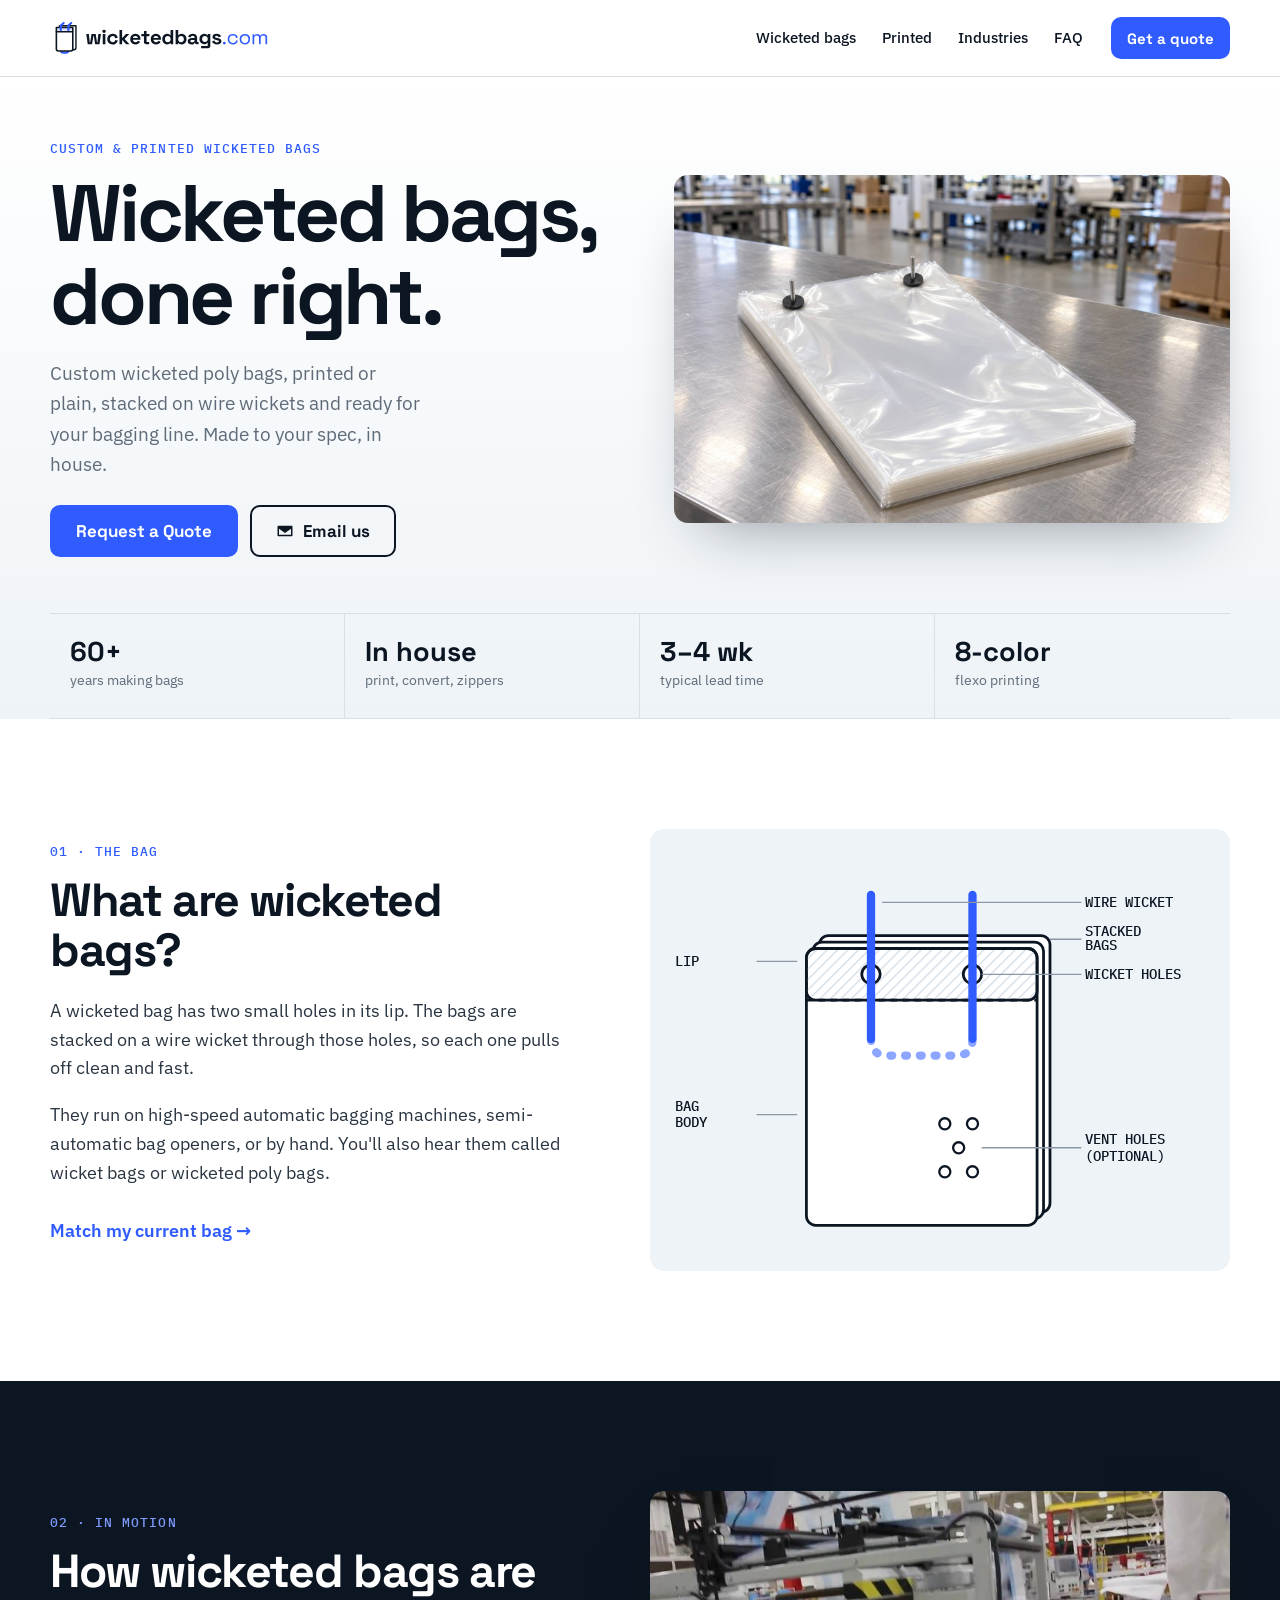
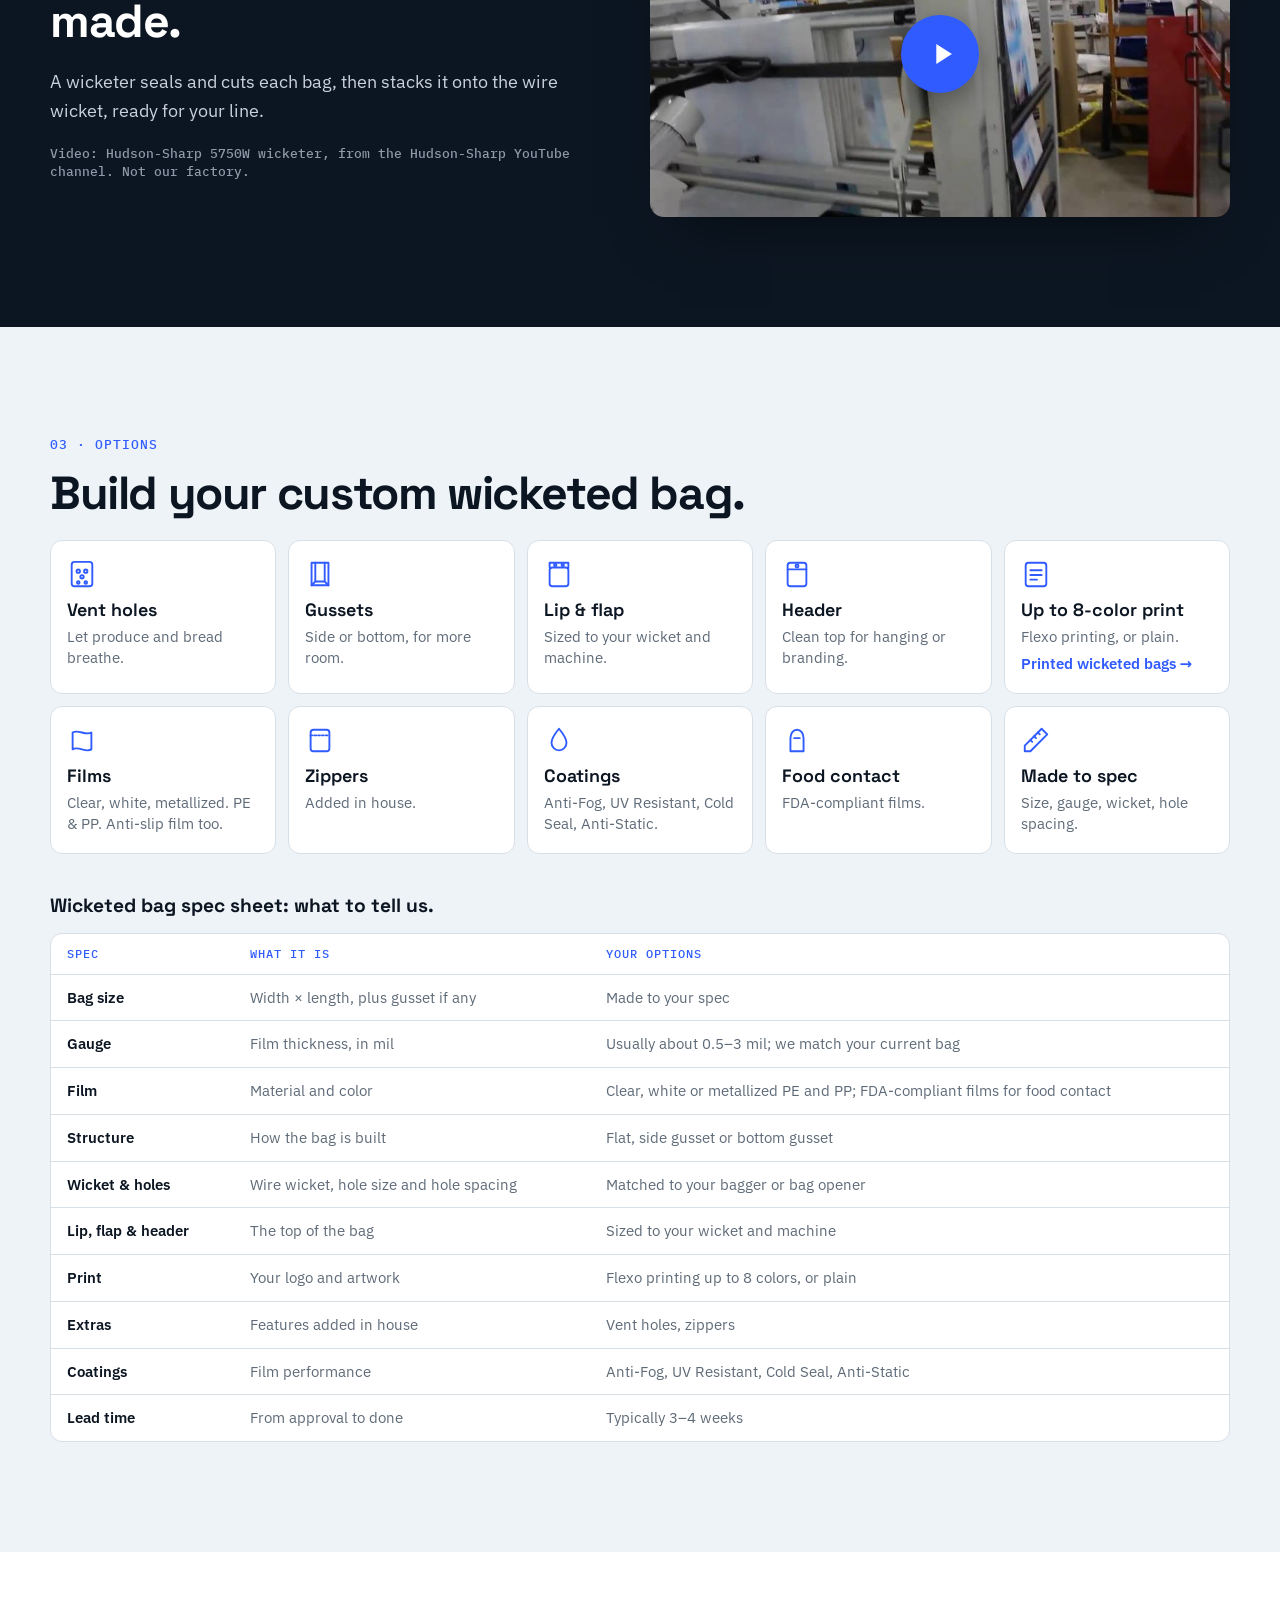
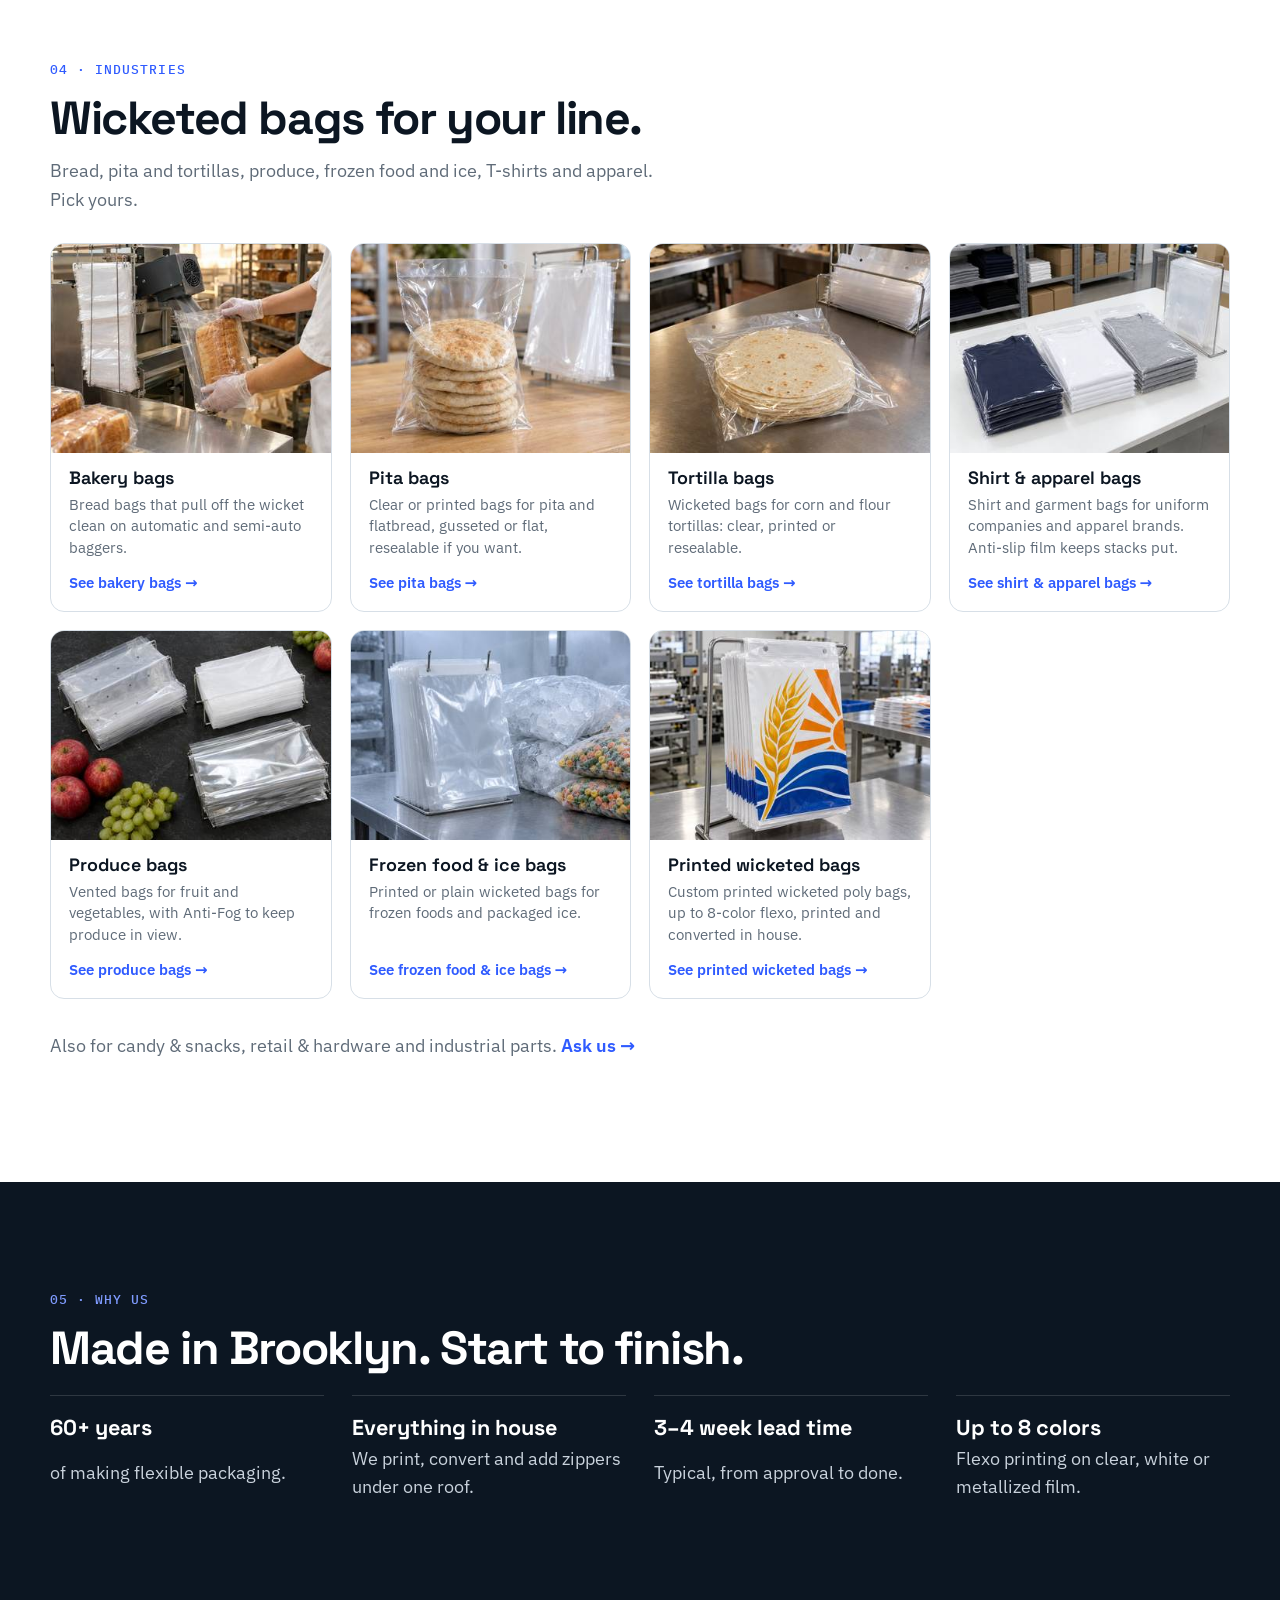
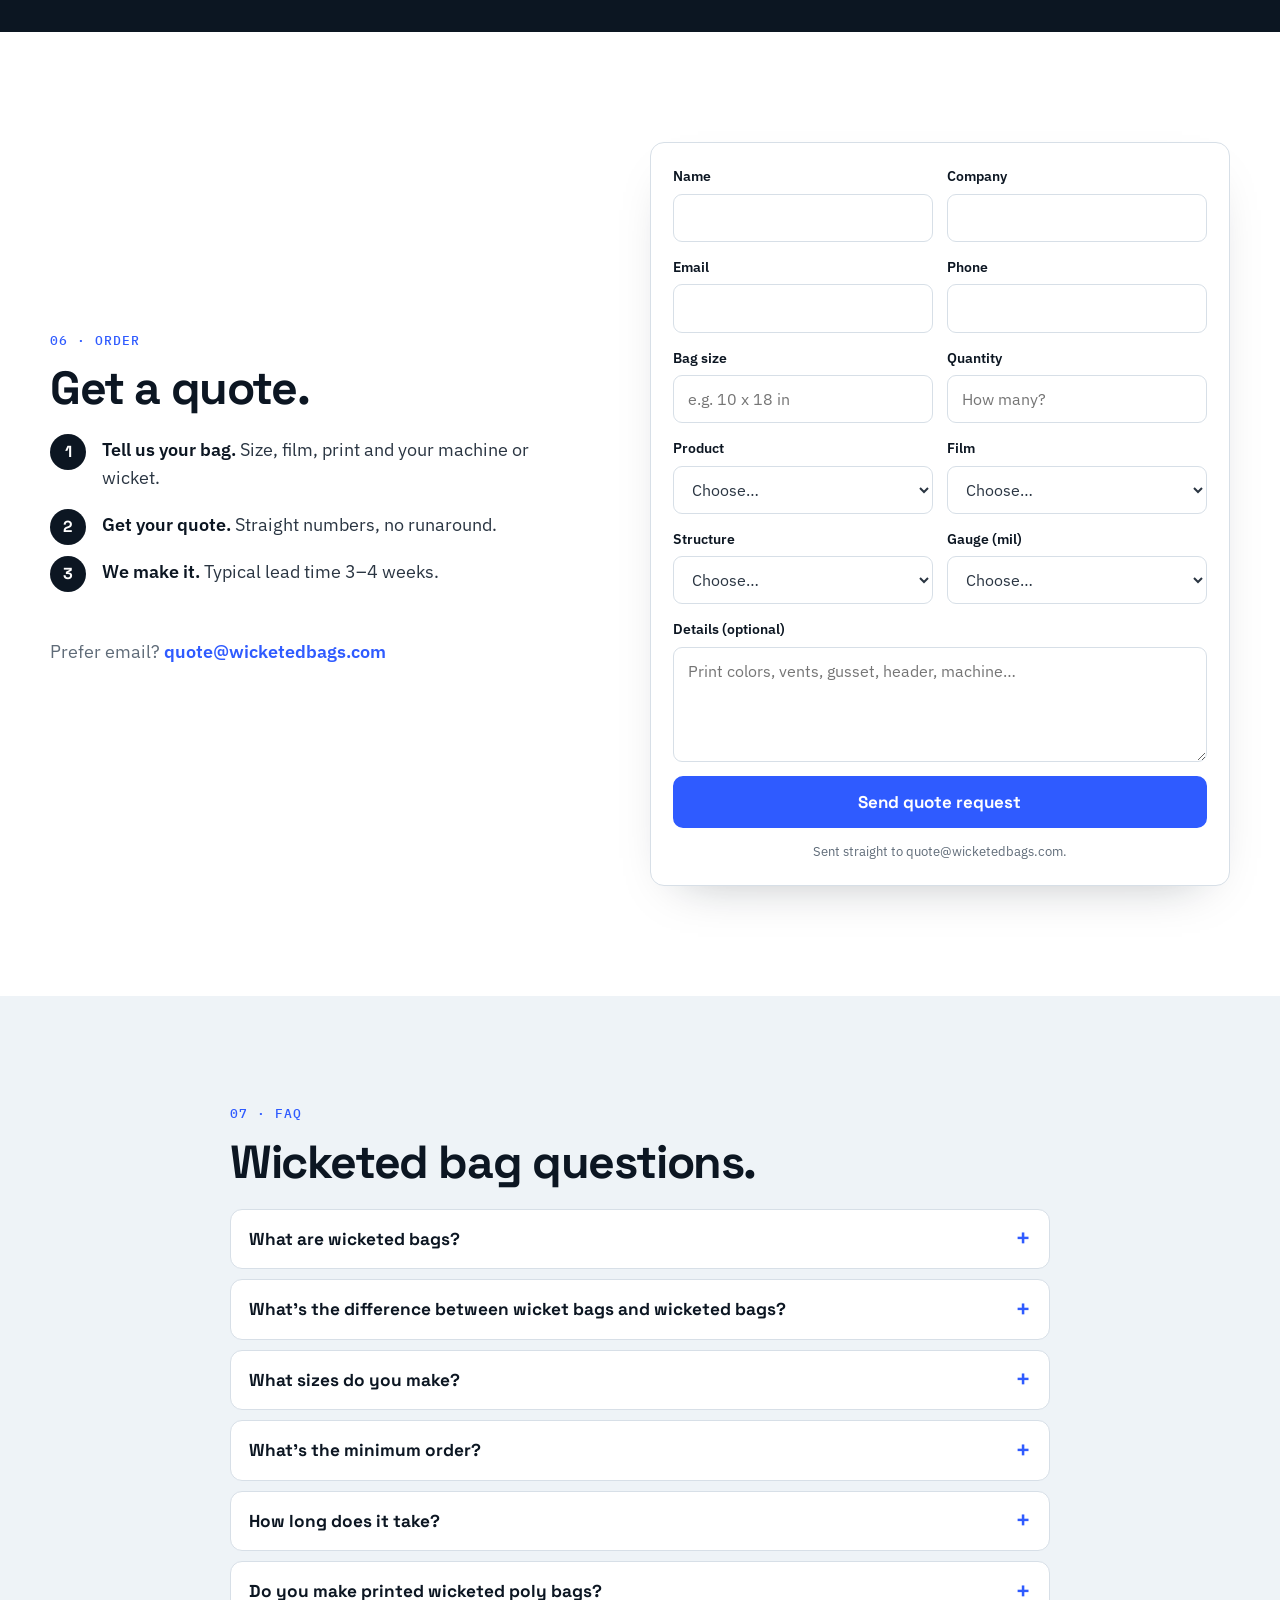
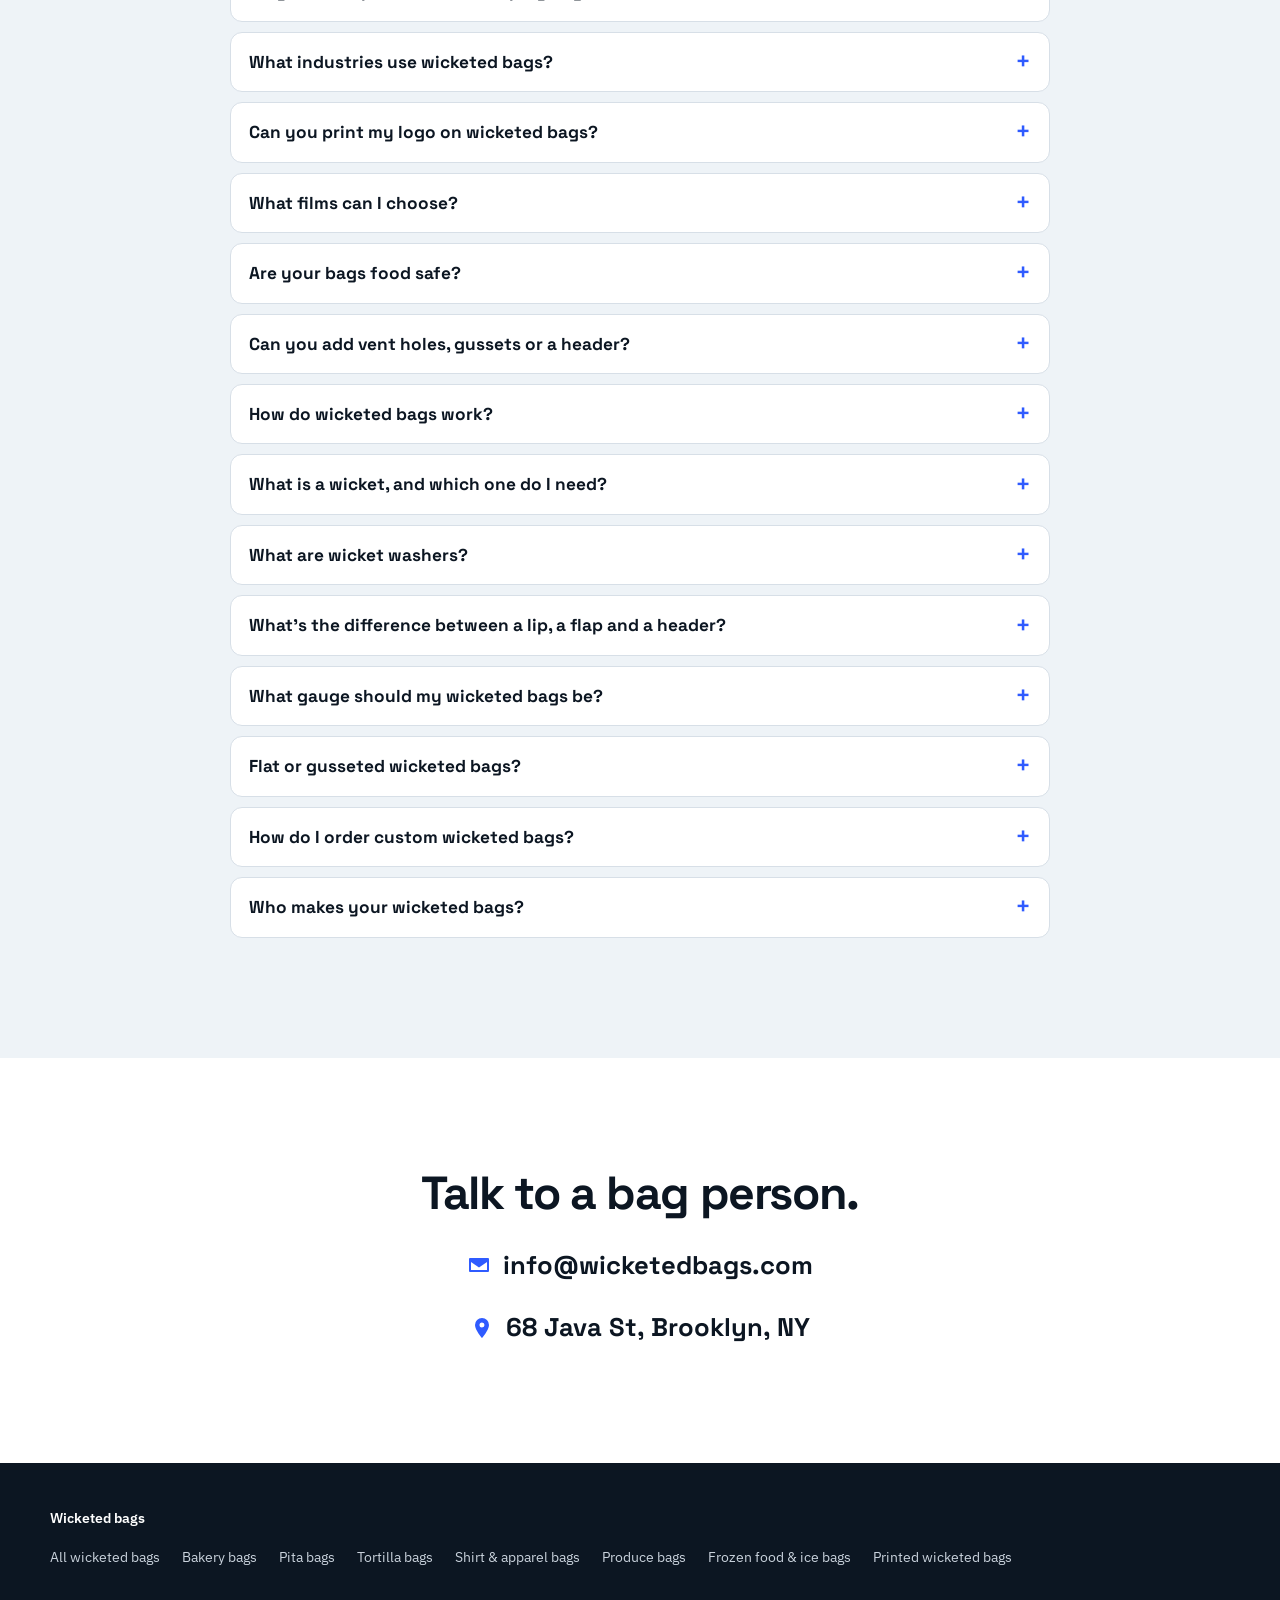
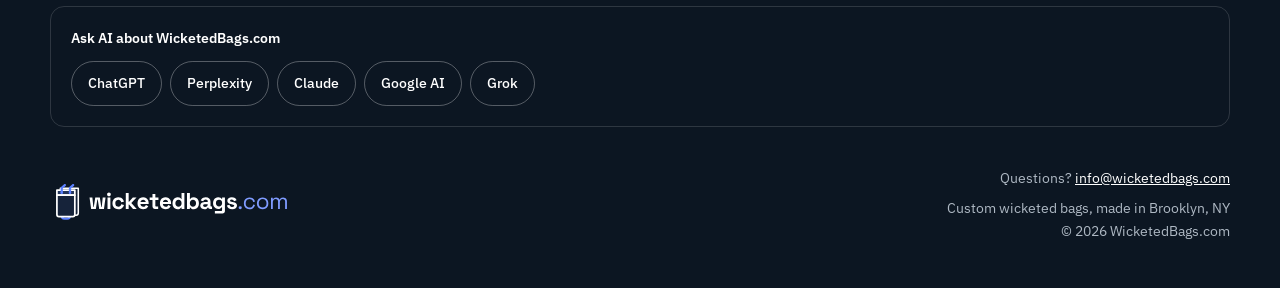
==== index.html @ e873f662 "Remove parent-company mentions; address in one place" ====
<!doctype html>
<html lang="en">
<head>
<meta charset="utf-8">
<meta name="viewport" content="width=device-width, initial-scale=1">
<title>Wicketed Bags | Custom &amp; Printed Wicketed Poly Bag Manufacturer</title>
<meta name="description" content="Wicketed bags made to spec in Brooklyn, NY. Custom and printed wicketed poly bags for bakery, pita, tortilla, produce, frozen food, ice and apparel. Up to 8-color print, 3–4 week lead time.">
<link rel="canonical" href="https://wicketedbags.com/">
<meta name="theme-color" content="#0C1622">
<meta property="og:type" content="website">
<meta property="og:site_name" content="WicketedBags.com">
<meta property="og:title" content="Wicketed Bags · Custom &amp; Printed Wicketed Poly Bags | WicketedBags.com">
<meta property="og:description" content="Custom and printed wicketed poly bags, made to spec in house in Brooklyn, NY. Up to 8-color print, 3–4 week lead time.">
<meta property="og:locale" content="en_US">
<meta name="twitter:card" content="summary_large_image">
<meta property="og:url" content="https://wicketedbags.com/">
<meta property="og:image" content="https://wicketedbags.com/og.png">
<link rel="icon" href="favicon.svg" type="image/svg+xml">
<link rel="icon" href="favicon.ico" sizes="32x32">
<link rel="apple-touch-icon" href="apple-touch-icon.png">
<link rel="preload" href="fonts/SpaceGrotesk-var.woff2" as="font" type="font/woff2" crossorigin>
<link rel="stylesheet" href="styles.css">
<script type="application/ld+json">{"@context": "https://schema.org", "@graph": [{"@type": "Organization", "@id": "https://wicketedbags.com/#org", "name": "WicketedBags.com", "url": "https://wicketedbags.com/", "logo": "https://wicketedbags.com/assets/logo.png", "slogan": "Wicketed bags, done right.", "email": "info@wicketedbags.com", "address": {"@type": "PostalAddress", "streetAddress": "68 Java St", "addressLocality": "Brooklyn", "addressRegion": "NY", "postalCode": "11222", "addressCountry": "US"}, "contactPoint": {"@type": "ContactPoint", "email": "quote@wicketedbags.com", "contactType": "sales"}, "description": "Custom and printed wicketed poly bags, made to spec in house in Brooklyn, NY.", "areaServed": {"@type": "Country", "name": "United States"}, "knowsAbout": ["Wicketed bags", "Wicket bags", "Printed wicketed poly bags", "Bakery bags", "Produce bags", "Ice bags", "Flexographic printing"]}, {"@type": "WebSite", "@id": "https://wicketedbags.com/#site", "name": "WicketedBags.com", "url": "https://wicketedbags.com/", "publisher": {"@id": "https://wicketedbags.com/#org"}}, {"@type": "WebPage", "@id": "https://wicketedbags.com/#page", "url": "https://wicketedbags.com/", "name": "Wicketed Bags | Custom & Printed Wicketed Poly Bag Manufacturer", "description": "Wicketed bags made to spec in Brooklyn, NY. Custom and printed wicketed poly bags for bakery, pita, tortilla, produce, frozen food, ice and apparel. Up to 8-color print, 3–4 week lead time.", "isPartOf": {"@id": "https://wicketedbags.com/#site"}, "about": {"@id": "https://wicketedbags.com/#org"}, "primaryImageOfPage": "https://wicketedbags.com/assets/hero.jpg", "inLanguage": "en-US"}, {"@type": "Product", "name": "Custom wicketed bags", "description": "Custom printed and plain wicketed poly bags made to spec: clear, white and metallized PE and PP films, flexo printing up to 8 colors, vent holes, gussets, lip/flap, header, zippers and coatings. Made in Brooklyn, NY.", "brand": {"@id": "https://wicketedbags.com/#org"}, "manufacturer": {"@id": "https://wicketedbags.com/#org"}, "category": "Wicketed bags", "image": "https://wicketedbags.com/assets/hero.jpg", "alternateName": ["Printed wicketed bags", "Wicketed poly bags", "Wicket bags"], "@id": "https://wicketedbags.com/#product", "url": "https://wicketedbags.com/"}, {"@type": "FAQPage", "mainEntity": [{"@type": "Question", "name": "What are wicketed bags?", "acceptedAnswer": {"@type": "Answer", "text": "Poly bags with two small holes in the lip, stacked on a wire wicket. Each bag pulls off clean, so they load fast on automatic bagging machines, semi-automatic bag openers, or by hand."}}, {"@type": "Question", "name": "What's the difference between wicket bags and wicketed bags?", "acceptedAnswer": {"@type": "Answer", "text": "Nothing. Wicket bags, wicketed bags and wicketed poly bags are names for the same thing: bags stacked on a wire wicket for fast loading."}}, {"@type": "Question", "name": "What sizes do you make?", "acceptedAnswer": {"@type": "Answer", "text": "Made to your spec: bag size, gauge, wicket size and hole spacing. Send us your current bag or your machine's specs and we'll match it."}}, {"@type": "Question", "name": "What's the minimum order?", "acceptedAnswer": {"@type": "Answer", "text": "It depends on size, film and print. Ask us and we'll give you a straight answer with your quote."}}, {"@type": "Question", "name": "How long does it take?", "acceptedAnswer": {"@type": "Answer", "text": "Typical lead time is 3–4 weeks. Everything is made in house in Brooklyn, NY."}}, {"@type": "Question", "name": "Do you make printed wicketed poly bags?", "acceptedAnswer": {"@type": "Answer", "text": "Yes. Custom printed wicketed poly bags, flexo printed up to 8 colors on clear, white or metallized PE and PP film, then converted in house."}}, {"@type": "Question", "name": "What industries use wicketed bags?", "acceptedAnswer": {"@type": "Answer", "text": "Bakeries, pita and tortilla makers, produce packers, frozen food and ice, apparel and T-shirt companies, candy and snacks, retail, hardware and industrial parts."}}, {"@type": "Question", "name": "Can you print my logo on wicketed bags?", "acceptedAnswer": {"@type": "Answer", "text": "Yes. Flexo printing up to 8 colors, or plain bags with no print."}}, {"@type": "Question", "name": "What films can I choose?", "acceptedAnswer": {"@type": "Answer", "text": "Clear, white and metallized films, in PE and PP. Add coatings like Anti-Fog, UV Resistant, Cold Seal or Anti-Static."}}, {"@type": "Question", "name": "Are your bags food safe?", "acceptedAnswer": {"@type": "Answer", "text": "We use FDA-compliant films for food contact: bread, produce, frozen food, ice, candy and snacks."}}, {"@type": "Question", "name": "Can you add vent holes, gussets or a header?", "acceptedAnswer": {"@type": "Answer", "text": "Yes: vent holes, gussets, a lip or flap, a header, and zippers added in house."}}, {"@type": "Question", "name": "How do wicketed bags work?", "acceptedAnswer": {"@type": "Answer", "text": "The bags are stacked on a bent wire wicket that runs through two holes in each bag's lip. On a bagger, air blows the top bag open, the product goes in, and the filled bag tears off the wicket along a perforation, leaving the lip on the wire. The next bag is ready right behind it."}}, {"@type": "Question", "name": "What is a wicket, and which one do I need?", "acceptedAnswer": {"@type": "Answer", "text": "A wicket is the bent wire, usually U-shaped, that holds the stack together through the wicket holes. The wire, the hole size and the spacing between the holes have to match your bagging machine or bag opener. Send us your current bag or your machine's specs and we'll match them."}}, {"@type": "Question", "name": "What are wicket washers?", "acceptedAnswer": {"@type": "Answer", "text": "Washers slide onto the wicket wire in front of and behind the stack. They hold the bags snug so they don't slip or tear off the wire before they're used. Tell us what your line runs and we'll match the stack to it."}}, {"@type": "Question", "name": "What's the difference between a lip, a flap and a header?", "acceptedAnswer": {"@type": "Answer", "text": "The lip is the strip above the bag opening that carries the wicket holes, and it stays on the wicket when the bag tears off. A flap folds over the opening to close the bag. A header is a clean strip at the top of the bag for hanging or for branding."}}, {"@type": "Question", "name": "What gauge should my wicketed bags be?", "acceptedAnswer": {"@type": "Answer", "text": "Gauge is film thickness, measured in mil. Most wicketed bags run between about 0.5 and 3 mil: thinner for bread and produce, heavier for ice, frozen food and heavier products. Send your current bag and we'll match it, or ask and we'll suggest one."}}, {"@type": "Question", "name": "Flat or gusseted wicketed bags?", "acceptedAnswer": {"@type": "Answer", "text": "Flat bags work for most products. A side gusset or bottom gusset adds depth, so loaves, rolls and boxed or bulky items fit and stand better. We make all three."}}, {"@type": "Question", "name": "How do I order custom wicketed bags?", "acceptedAnswer": {"@type": "Answer", "text": "Fill in the quote form above, or email quote@wicketedbags.com with your bag size, quantity, product, film, structure and gauge. A sample of your current bag helps us match it exactly. We send your quote, you approve, and typical lead time is 3–4 weeks."}}, {"@type": "Question", "name": "Who makes your wicketed bags?", "acceptedAnswer": {"@type": "Answer", "text": "We do, in Brooklyn, NY, with 60+ years of making flexible packaging. Printing, bag making and wicketing all happen in house under one roof."}}], "@id": "https://wicketedbags.com/#faq"}]}</script>
</head>
<body>
<a class="skip" href="#main">Skip to content</a>
<header class="top">
 <div class="wrap bar">
  <a class="brand" href="./" aria-label="WicketedBags.com home"><img src="assets/logo.svg" alt="wicketedbags.com" width="207" height="31"></a>
  <nav aria-label="Main"><a href="#what">Wicketed bags</a><a href="printed-wicketed-bags/">Printed</a><a href="#industries">Industries</a><a href="#faq">FAQ</a></nav>
  <!--@hdr-btn--><a class="btn btn-sm btn-quote" href="#quote">Get a quote</a><!--/@hdr-btn-->
 </div>
</header>
<main id="main">
<section class="hero">
 <div class="wrap hero-grid">
  <div class="hero-copy">
   <p class="eyebrow">Custom &amp; printed wicketed bags</p>
   <h1>Wicketed bags, done&nbsp;right.</h1>
   <p class="lede">Custom wicketed poly bags, printed or plain, stacked on wire wickets and ready for your bagging line. Made to your spec, in house.</p>
   <div class="ctas"><a class="btn" href="#quote">Request a Quote</a><!--@hero-cta2--><a class="btn btn-ghost" href="mailto:info@wicketedbags.com"><svg viewBox="0 0 24 24" aria-hidden="true"><path fill="currentColor" d="M3 5h18a1 1 0 0 1 1 1v12a1 1 0 0 1-1 1H3a1 1 0 0 1-1-1V6a1 1 0 0 1 1-1zm9 7.2L4.4 7H19.6zM4 9v8h16V9l-8 5.5z"/></svg><span>Email us</span></a><!--/@hero-cta2--></div>
  </div>
  <figure class="hero-img"><img src="assets/hero.jpg" alt="Stack of clear custom wicketed poly bags on a wire wicket" width="1088" height="608" fetchpriority="high"></figure>
 </div>
 <ul class="wrap proof">
  <li><b>60+</b><span>years making bags</span></li>
  <li><b>In house</b><span>print, convert, zippers</span></li>
  <li><b>3–4 wk</b><span>typical lead time</span></li>
  <li><b>8-color</b><span>flexo printing</span></li>
 </ul>
</section>

<section id="what" class="sec">
 <div class="wrap two">
  <div>
   <p class="kicker">01 · The bag</p>
   <h2>What are wicketed bags?</h2>
   <p>A wicketed bag has two small holes in its lip. The bags are stacked on a wire wicket through those holes, so each one pulls off clean and fast.</p>
   <p>They run on high-speed automatic bagging machines, semi-automatic bag openers, or by hand. You'll also hear them called wicket bags or wicketed poly bags.</p>
   <a class="link" href="#quote">Match my current bag →</a>
  </div>
  <figure class="diagram-wrap"><svg class="diagram" viewBox="0 0 590 440" role="img" aria-labelledby="dgt"><title id="dgt">Diagram of a wicketed bag stack on a wire wicket</title>
<defs><pattern id="hatch" width="8" height="8" patternUnits="userSpaceOnUse" patternTransform="rotate(45)"><line x1="0" y1="0" x2="0" y2="8" stroke="#D5DEE7" stroke-width="3"/></pattern></defs>
<g fill="#fff" stroke="#0C1622" stroke-width="3">
<rect x="164" y="96" width="250" height="300" rx="10"/><rect x="157" y="103" width="250" height="300" rx="10"/><rect x="150" y="110" width="250" height="300" rx="10"/></g>
<rect x="150" y="110" width="250" height="56" rx="10" fill="url(#hatch)" stroke="#0C1622" stroke-width="3"/>
<line x1="150" y1="166" x2="400" y2="166" stroke="#0C1622" stroke-width="3" stroke-dasharray="7 6"/>
<g fill="#fff" stroke="#0C1622" stroke-width="2.5"><circle cx="300" cy="300" r="6"/><circle cx="330" cy="300" r="6"/><circle cx="315" cy="326" r="6"/><circle cx="300" cy="352" r="6"/><circle cx="330" cy="352" r="6"/></g>
<path d="M220 52 V208" stroke="#2F5BFF" stroke-width="9" stroke-linecap="round"/><path d="M330 52 V208" stroke="#2F5BFF" stroke-width="9" stroke-linecap="round"/>
<path d="M220 208 Q220 226 238 226 H312 Q330 226 330 208" fill="none" stroke="#2F5BFF" stroke-width="9" stroke-dasharray="2 14" stroke-linecap="round" opacity=".55"/>
<circle cx="220" cy="138" r="10" fill="#fff" stroke="#0C1622" stroke-width="3"/><circle cx="330" cy="138" r="10" fill="#fff" stroke="#0C1622" stroke-width="3"/>
<path d="M220 128 V148 M330 128 V148" stroke="#2F5BFF" stroke-width="9" stroke-linecap="round"/>
<g font-family="IBM Plex Mono, monospace" font-size="15" fill="#0C1622" font-weight="500">
<line x1="232" y1="60" x2="448" y2="60" stroke="#8B97A4" stroke-width="1.5"/><text x="452" y="65">WIRE WICKET</text>
<line x1="340" y1="138" x2="448" y2="138" stroke="#8B97A4" stroke-width="1.5"/><text x="452" y="143">WICKET HOLES</text>
<line x1="140" y1="124" x2="96" y2="124" stroke="#8B97A4" stroke-width="1.5"/><text x="8" y="129">LIP</text>
<line x1="340" y1="326" x2="448" y2="326" stroke="#8B97A4" stroke-width="1.5"/><text x="452" y="322">VENT HOLES</text><text x="452" y="340">(OPTIONAL)</text>
<line x1="140" y1="290" x2="96" y2="290" stroke="#8B97A4" stroke-width="1.5"/><text x="8" y="286">BAG</text><text x="8" y="304">BODY</text>
<line x1="414" y1="100" x2="448" y2="100" stroke="#8B97A4" stroke-width="1.5"/><text x="452" y="96">STACKED</text><text x="452" y="112">BAGS</text>
</g></svg></figure>
 </div>
</section>

<section id="video" class="sec sec-ink">
 <div class="wrap two">
  <div>
   <p class="kicker">02 · In motion</p>
   <h2>How wicketed bags are made.</h2>
   <p>A wicketer seals and cuts each bag, then stacks it onto the wire wicket, ready for your line.</p>
   <p class="vcap">Video: Hudson-Sharp 5750W wicketer, from the Hudson-Sharp YouTube channel. Not our factory.</p>
  </div>
  <div class="yt" data-id="YD0H01mKFPo">
   <a class="yt-btn" href="https://www.youtube.com/watch?v=YD0H01mKFPo" target="_blank" rel="noopener" aria-label="Play video: Hudson-Sharp 5750W high speed wicketer">
    <img src="assets/video-poster.jpg" alt="Wicketer machine stacking printed bags onto wickets" width="1280" height="720" loading="lazy">
    <span class="play" aria-hidden="true"><svg viewBox="0 0 24 24"><path fill="currentColor" d="M8 5v14l11-7z"/></svg></span>
   </a>
  </div>
 </div>
</section>

<section id="options" class="sec sec-frost">
 <div class="wrap">
  <p class="kicker">03 · Options</p>
  <h2>Build your custom wicketed bag.</h2>
  <ul class="opts"><li><svg viewBox="0 0 32 32" aria-hidden="true" fill="none" stroke="currentColor" stroke-width="2" stroke-linecap="round" stroke-linejoin="round"><rect x="5" y="3" width="22" height="26" rx="3"/><circle cx="12" cy="13" r="1.8"/><circle cx="20" cy="13" r="1.8"/><circle cx="16" cy="19" r="1.8"/><circle cx="12" cy="25" r="1.4"/><circle cx="20" cy="25" r="1.4"/></svg><h3>Vent holes</h3><p>Let produce and bread breathe.</p></li><li><svg viewBox="0 0 32 32" aria-hidden="true" fill="none" stroke="currentColor" stroke-width="2" stroke-linecap="round" stroke-linejoin="round"><path d="M7 4h18v24H7z"/><path d="M7 28l4-4h10l4 4M11 24V4M21 24V4"/></svg><h3>Gussets</h3><p>Side or bottom, for more room.</p></li><li><svg viewBox="0 0 32 32" aria-hidden="true" fill="none" stroke="currentColor" stroke-width="2" stroke-linecap="round" stroke-linejoin="round"><rect x="6" y="9" width="20" height="20" rx="3"/><path d="M6 9V4h20v5"/><circle cx="12" cy="6.5" r="1.3"/><circle cx="20" cy="6.5" r="1.3"/></svg><h3>Lip &amp; flap</h3><p>Sized to your wicket and machine.</p></li><li><svg viewBox="0 0 32 32" aria-hidden="true" fill="none" stroke="currentColor" stroke-width="2" stroke-linecap="round" stroke-linejoin="round"><rect x="6" y="4" width="20" height="25" rx="3"/><path d="M6 11h20"/><circle cx="16" cy="7.5" r="1.6"/></svg><h3>Header</h3><p>Clean top for hanging or branding.</p></li><li><svg viewBox="0 0 32 32" aria-hidden="true" fill="none" stroke="currentColor" stroke-width="2" stroke-linecap="round" stroke-linejoin="round"><rect x="5" y="4" width="22" height="25" rx="3"/><path d="M10 12h12M10 17h12M10 22h7"/></svg><h3>Up to 8-color print</h3><p>Flexo printing, or plain. <a href="printed-wicketed-bags/">Printed wicketed bags →</a></p></li><li><svg viewBox="0 0 32 32" aria-hidden="true" fill="none" stroke="currentColor" stroke-width="2" stroke-linecap="round" stroke-linejoin="round"><path d="M6 8c6-4 14 4 20 0v18c-6 4-14-4-20 0z"/></svg><h3>Films</h3><p>Clear, white, metallized. PE &amp; PP. Anti-slip film too.</p></li><li><svg viewBox="0 0 32 32" aria-hidden="true" fill="none" stroke="currentColor" stroke-width="2" stroke-linecap="round" stroke-linejoin="round"><rect x="6" y="5" width="20" height="23" rx="3"/><path d="M6 11h20" stroke-dasharray="2 2"/></svg><h3>Zippers</h3><p>Added in house.</p></li><li><svg viewBox="0 0 32 32" aria-hidden="true" fill="none" stroke="currentColor" stroke-width="2" stroke-linecap="round" stroke-linejoin="round"><path d="M16 4c5 6 8 10 8 15a8 8 0 0 1-16 0c0-5 3-9 8-15z"/></svg><h3>Coatings</h3><p>Anti-Fog, UV Resistant, Cold Seal, Anti-Static.</p></li><li><svg viewBox="0 0 32 32" aria-hidden="true" fill="none" stroke="currentColor" stroke-width="2" stroke-linecap="round" stroke-linejoin="round"><path d="M9 28V14c0-5 3-9 7-9s7 4 7 9v14z"/><path d="M13 14h6"/></svg><h3>Food contact</h3><p>FDA-compliant films.</p></li><li><svg viewBox="0 0 32 32" aria-hidden="true" fill="none" stroke="currentColor" stroke-width="2" stroke-linecap="round" stroke-linejoin="round"><path d="M4 22L22 4l6 6-18 18H4z"/><path d="M10 16l2 2M14 12l2 2M18 8l2 2"/></svg><h3>Made to spec</h3><p>Size, gauge, wicket, hole spacing.</p></li></ul>
  <h3 class="spec-h">Wicketed bag spec sheet: what to tell us.</h3>
  <div class="spec-wrap"><table class="spec"><thead><tr><th scope="col">Spec</th><th scope="col">What it is</th><th scope="col">Your options</th></tr></thead><tbody><tr><th scope="row">Bag size</th><td>Width × length, plus gusset if any</td><td>Made to your spec</td></tr><tr><th scope="row">Gauge</th><td>Film thickness, in mil</td><td>Usually about 0.5–3 mil; we match your current bag</td></tr><tr><th scope="row">Film</th><td>Material and color</td><td>Clear, white or metallized PE and PP; FDA-compliant films for food contact</td></tr><tr><th scope="row">Structure</th><td>How the bag is built</td><td>Flat, side gusset or bottom gusset</td></tr><tr><th scope="row">Wicket &amp; holes</th><td>Wire wicket, hole size and hole spacing</td><td>Matched to your bagger or bag opener</td></tr><tr><th scope="row">Lip, flap &amp; header</th><td>The top of the bag</td><td>Sized to your wicket and machine</td></tr><tr><th scope="row">Print</th><td>Your logo and artwork</td><td>Flexo printing up to 8 colors, or plain</td></tr><tr><th scope="row">Extras</th><td>Features added in house</td><td>Vent holes, zippers</td></tr><tr><th scope="row">Coatings</th><td>Film performance</td><td>Anti-Fog, UV Resistant, Cold Seal, Anti-Static</td></tr><tr><th scope="row">Lead time</th><td>From approval to done</td><td>Typically 3–4 weeks</td></tr></tbody></table></div>
 </div>
</section>

<section id="industries" class="sec">
 <div class="wrap">
  <p class="kicker">04 · Industries</p>
  <h2>Wicketed bags for your line.</h2>
  <p class="sec-lede">Bread, pita and tortillas, produce, frozen food and ice, T-shirts and apparel. Pick yours.</p>
  <ul class="ind-cards"><li><a href="bakery-bags/"><img src="assets/thumb-bakery.jpg" alt="Clear wicketed bread bags for bakeries" width="560" height="420" loading="lazy"><h3>Bakery bags</h3><p>Bread bags that pull off the wicket clean on automatic and semi-auto baggers.</p><span class="more" aria-hidden="true">See bakery bags →</span></a></li><li><a href="pita-bags/"><img src="assets/thumb-pita.jpg" alt="Wicketed pita bread bags" width="560" height="420" loading="lazy"><h3>Pita bags</h3><p>Clear or printed bags for pita and flatbread, gusseted or flat, resealable if you want.</p><span class="more" aria-hidden="true">See pita bags →</span></a></li><li><a href="tortilla-bags/"><img src="assets/thumb-tortilla.jpg" alt="Wicketed tortilla bags" width="560" height="420" loading="lazy"><h3>Tortilla bags</h3><p>Wicketed bags for corn and flour tortillas: clear, printed or resealable.</p><span class="more" aria-hidden="true">See tortilla bags →</span></a></li><li><a href="apparel-bags/"><img src="assets/thumb-apparel.jpg" alt="Wicketed shirt and apparel poly bags" width="560" height="420" loading="lazy"><h3>Shirt &amp; apparel bags</h3><p>Shirt and garment bags for uniform companies and apparel brands. Anti-slip film keeps stacks put.</p><span class="more" aria-hidden="true">See shirt &amp; apparel bags →</span></a></li><li><a href="produce-bags/"><img src="assets/thumb-produce.jpg" alt="Vented wicketed produce bags" width="560" height="420" loading="lazy"><h3>Produce bags</h3><p>Vented bags for fruit and vegetables, with Anti-Fog to keep produce in view.</p><span class="more" aria-hidden="true">See produce bags →</span></a></li><li><a href="frozen-food-bags/"><img src="assets/thumb-frozen.jpg" alt="Wicketed frozen food and ice bags" width="560" height="420" loading="lazy"><h3>Frozen food &amp; ice bags</h3><p>Printed or plain wicketed bags for frozen foods and packaged ice.</p><span class="more" aria-hidden="true">See frozen food &amp; ice bags →</span></a></li><li><a href="printed-wicketed-bags/"><img src="assets/thumb-printed.jpg" alt="Custom printed wicketed poly bags on a wire wicket" width="560" height="420" loading="lazy"><h3>Printed wicketed bags</h3><p>Custom printed wicketed poly bags, up to 8-color flexo, printed and converted in house.</p><span class="more" aria-hidden="true">See printed wicketed bags →</span></a></li></ul>
  <p class="ind-also">Also for candy &amp; snacks, retail &amp; hardware and industrial parts. <a href="#quote">Ask us →</a></p>
 </div>
</section>

<section id="why" class="sec sec-ink">
 <div class="wrap">
  <p class="kicker">05 · Why us</p>
  <h2>Made in Brooklyn. Start to finish.</h2>
  <ul class="why">
   <li><b>60+ years</b><span>of making flexible packaging.</span></li>
   <li><b>Everything in house</b><span>We print, convert and add zippers under one roof.</span></li>
   <li><b>3–4 week lead time</b><span>Typical, from approval to done.</span></li>
   <li><b>Up to 8 colors</b><span>Flexo printing on clear, white or metallized film.</span></li>
  </ul>
 </div>
</section>

<section id="quote" class="sec">
 <div class="wrap two">
  <div>
   <p class="kicker">06 · Order</p>
   <h2>Get a quote.</h2>
   <ol class="steps">
    <li><b>Tell us your bag.</b> Size, film, print and your machine or wicket.</li>
    <li><b>Get your quote.</b> Straight numbers, no runaround.</li>
    <li><b>We make it.</b> Typical lead time 3–4 weeks.</li>
   </ol>
   <!--@alt--><p class="alt">Prefer email? <a href="mailto:quote@wicketedbags.com?subject=Quote%20request">quote@wicketedbags.com</a></p><!--/@alt-->
  </div>
  <form class="quote" id="quoteForm" action="https://api.web3forms.com/submit" method="post" data-to="quote@wicketedbags.com"><!--@form-hidden--><input type="hidden" name="access_key" value="6cf7631e-6976-4da2-b600-f38e5e8c095f"><input type="hidden" name="subject" value="Quote request from WicketedBags.com"><input type="hidden" name="from_name" value="WicketedBags.com"><input type="checkbox" name="botcheck" class="hp" tabindex="-1" autocomplete="off" aria-hidden="true"><!--/@form-hidden-->
   <!--@form-fields-->
   <div class="row2"><label>Name<input name="name" autocomplete="name" required></label><label>Company<input name="company" autocomplete="organization" required></label></div>
   <div class="row2"><label>Email<input name="email" type="email" autocomplete="email" required></label><label>Phone<input name="phone" type="tel" autocomplete="tel" required></label></div>
   <div class="row2"><label>Bag size<input name="size" placeholder="e.g. 10 x 18 in" required></label><label>Quantity<input name="qty" placeholder="How many?" required></label></div>
   <div class="row2"><div class="fld"><label>Product<select name="product" required><option value="" disabled selected>Choose…</option><option>Not sure</option><option>Bakery &amp; bread bags</option><option>Pita bags</option><option>Tortilla bags</option><option>Shirt &amp; apparel bags</option><option>Produce bags</option><option>Frozen food &amp; ice bags</option><option>Printed wicketed bags</option><option>Candy &amp; snacks</option><option>Retail &amp; hardware</option><option>Industrial parts</option><option>Other</option></select></label><label class="other" data-for="product" hidden>Type the product<input name="product_other" maxlength="120" disabled></label></div><div class="fld"><label>Film<select name="film" required><option value="" disabled selected>Choose…</option><option>Clear</option><option>Natural</option><option>White</option><option>Metallized</option><option>Other</option></select></label><label class="other" data-for="film" hidden>Type the film<input name="film_other" maxlength="120" disabled></label></div></div>
   <div class="row2"><div class="fld"><label>Structure<select name="structure" required><option value="" disabled selected>Choose…</option><option>Flat</option><option>Side gusset</option><option>Bottom gusset</option><option>Other</option></select></label><label class="other" data-for="structure" hidden>Type the structure<input name="structure_other" maxlength="120" disabled></label></div><div class="fld"><label>Gauge (mil)<select name="gauge" required><option value="" disabled selected>Choose…</option><option>0.5 mil</option><option>0.75 mil</option><option>1 mil</option><option>1.25 mil</option><option>1.5 mil</option><option>2 mil</option><option>3 mil</option><option>Other</option></select></label><label class="other" data-for="gauge" hidden>Type the gauge<input name="gauge_other" maxlength="120" disabled></label></div></div>
   <label>Details (optional)<textarea name="details" rows="4" placeholder="Print colors, vents, gusset, header, machine…"></textarea></label>
   <!--/@form-fields-->
   <button class="btn" type="submit">Send quote request</button>
   <p class="note">Sent straight to quote@wicketedbags.com.</p>
  </form>
 </div>
</section>

<section id="faq" class="sec sec-frost">
 <div class="wrap narrow">
  <p class="kicker">07 · FAQ</p>
  <h2>Wicketed bag questions.</h2>
  <div class="faq"><details><summary>What are wicketed bags?</summary><p>Poly bags with two small holes in the lip, stacked on a wire wicket. Each bag pulls off clean, so they load fast on automatic bagging machines, semi-automatic bag openers, or by hand.</p></details><details><summary>What's the difference between wicket bags and wicketed bags?</summary><p>Nothing. Wicket bags, wicketed bags and wicketed poly bags are names for the same thing: bags stacked on a wire wicket for fast loading.</p></details><details><summary>What sizes do you make?</summary><p>Made to your spec: bag size, gauge, wicket size and hole spacing. Send us your current bag or your machine's specs and we'll match it.</p></details><details><summary>What's the minimum order?</summary><p>It depends on size, film and print. Ask us and we'll give you a straight answer with your quote.</p></details><details><summary>How long does it take?</summary><p>Typical lead time is 3–4 weeks. Everything is made in house in Brooklyn, NY.</p></details><details><summary>Do you make printed wicketed poly bags?</summary><p>Yes. <a href="printed-wicketed-bags/">Custom printed wicketed poly bags</a>, flexo printed up to 8 colors on clear, white or metallized PE and PP film, then converted in house.</p></details><details><summary>What industries use wicketed bags?</summary><p><a href="bakery-bags/">Bakeries</a>, <a href="pita-bags/">pita</a> and <a href="tortilla-bags/">tortilla</a> makers, <a href="produce-bags/">produce packers</a>, <a href="frozen-food-bags/">frozen food and ice</a>, <a href="apparel-bags/">apparel and T-shirt companies</a>, candy and snacks, retail, hardware and industrial parts.</p></details><details><summary>Can you print my logo on wicketed bags?</summary><p>Yes. Flexo printing up to 8 colors, or plain bags with no print.</p></details><details><summary>What films can I choose?</summary><p>Clear, white and metallized films, in PE and PP. Add coatings like Anti-Fog, UV Resistant, Cold Seal or Anti-Static.</p></details><details><summary>Are your bags food safe?</summary><p>We use FDA-compliant films for food contact: bread, produce, frozen food, ice, candy and snacks.</p></details><details><summary>Can you add vent holes, gussets or a header?</summary><p>Yes: vent holes, gussets, a lip or flap, a header, and zippers added in house.</p></details><details><summary>How do wicketed bags work?</summary><p>The bags are stacked on a bent wire wicket that runs through two holes in each bag's lip. On a bagger, air blows the top bag open, the product goes in, and the filled bag tears off the wicket along a perforation, leaving the lip on the wire. The next bag is ready right behind it.</p></details><details><summary>What is a wicket, and which one do I need?</summary><p>A wicket is the bent wire, usually U-shaped, that holds the stack together through the wicket holes. The wire, the hole size and the spacing between the holes have to match your bagging machine or bag opener. Send us your current bag or your machine's specs and we'll match them.</p></details><details><summary>What are wicket washers?</summary><p>Washers slide onto the wicket wire in front of and behind the stack. They hold the bags snug so they don't slip or tear off the wire before they're used. Tell us what your line runs and we'll match the stack to it.</p></details><details><summary>What's the difference between a lip, a flap and a header?</summary><p>The lip is the strip above the bag opening that carries the wicket holes, and it stays on the wicket when the bag tears off. A flap folds over the opening to close the bag. A header is a clean strip at the top of the bag for hanging or for branding.</p></details><details><summary>What gauge should my wicketed bags be?</summary><p>Gauge is film thickness, measured in mil. Most wicketed bags run between about 0.5 and 3 mil: thinner for bread and produce, heavier for ice, frozen food and heavier products. Send your current bag and we'll match it, or ask and we'll suggest one.</p></details><details><summary>Flat or gusseted wicketed bags?</summary><p>Flat bags work for most products. A side gusset or bottom gusset adds depth, so loaves, rolls and boxed or bulky items fit and stand better. We make all three.</p></details><details><summary>How do I order custom wicketed bags?</summary><p>Fill in the quote form above, or email quote@wicketedbags.com with your bag size, quantity, product, film, structure and gauge. A sample of your current bag helps us match it exactly. We send your quote, you approve, and typical lead time is 3–4 weeks.</p></details><details><summary>Who makes your wicketed bags?</summary><p>We do, in Brooklyn, NY, with 60+ years of making flexible packaging. Printing, bag making and wicketing all happen in house under one roof.</p></details></div>
 </div>
</section>

<section id="contact" class="sec">
 <div class="wrap contact">
  <h2>Talk to a bag person.</h2>
  <ul>
   <!--@contact-phone--><!--/@contact-phone-->
   <li><a href="mailto:info@wicketedbags.com"><svg viewBox="0 0 24 24" aria-hidden="true"><path fill="currentColor" d="M3 5h18a1 1 0 0 1 1 1v12a1 1 0 0 1-1 1H3a1 1 0 0 1-1-1V6a1 1 0 0 1 1-1zm9 7.2L4.4 7H19.6zM4 9v8h16V9l-8 5.5z"/></svg><span>info@wicketedbags.com</span></a></li>
   <li><a href="https://www.google.com/maps/search/?api=1&amp;query=68%20Java%20St%2C%20Brooklyn%2C%20NY" target="_blank" rel="noopener"><svg viewBox="0 0 24 24" aria-hidden="true"><path fill="currentColor" d="M12 2a7 7 0 0 1 7 7c0 5-7 13-7 13S5 14 5 9a7 7 0 0 1 7-7zm0 4.5a2.5 2.5 0 1 0 0 5 2.5 2.5 0 0 0 0-5z"/></svg><span>68 Java St, Brooklyn, NY</span></a></li>
  </ul>
 </div>
</section>
</main>

<footer class="foot">
 <div class="wrap">
  <nav class="foot-links" aria-label="Wicketed bags by industry"><p><b>Wicketed bags</b></p><ul><li><a href="./">All wicketed bags</a></li><li><a href="bakery-bags/">Bakery bags</a></li><li><a href="pita-bags/">Pita bags</a></li><li><a href="tortilla-bags/">Tortilla bags</a></li><li><a href="apparel-bags/">Shirt &amp; apparel bags</a></li><li><a href="produce-bags/">Produce bags</a></li><li><a href="frozen-food-bags/">Frozen food &amp; ice bags</a></li><li><a href="printed-wicketed-bags/">Printed wicketed bags</a></li></ul></nav>
  <div class="ai">
   <p><b>Ask AI about WicketedBags.com</b></p>
   <div class="ai-links"><a href="https://chatgpt.com/?q=Tell%20me%20about%20WicketedBags.com%2C%20the%20custom%20wicketed%20poly%20bag%20specialist%20in%20Brooklyn%2C%20NY.%20What%20kinds%20of%20wicketed%20bags%20do%20they%20make%2C%20what%20options%20and%20printing%20do%20they%20offer%2C%20and%20how%20do%20I%20get%20a%20quote%3F" target="_blank" rel="noopener">ChatGPT</a><a href="https://www.perplexity.ai/search?q=Tell%20me%20about%20WicketedBags.com%2C%20the%20custom%20wicketed%20poly%20bag%20specialist%20in%20Brooklyn%2C%20NY.%20What%20kinds%20of%20wicketed%20bags%20do%20they%20make%2C%20what%20options%20and%20printing%20do%20they%20offer%2C%20and%20how%20do%20I%20get%20a%20quote%3F" target="_blank" rel="noopener">Perplexity</a><a href="https://claude.ai/new?q=Tell%20me%20about%20WicketedBags.com%2C%20the%20custom%20wicketed%20poly%20bag%20specialist%20in%20Brooklyn%2C%20NY.%20What%20kinds%20of%20wicketed%20bags%20do%20they%20make%2C%20what%20options%20and%20printing%20do%20they%20offer%2C%20and%20how%20do%20I%20get%20a%20quote%3F" target="_blank" rel="noopener">Claude</a><a href="https://www.google.com/search?udm=50&amp;q=Tell%20me%20about%20WicketedBags.com%2C%20the%20custom%20wicketed%20poly%20bag%20specialist%20in%20Brooklyn%2C%20NY.%20What%20kinds%20of%20wicketed%20bags%20do%20they%20make%2C%20what%20options%20and%20printing%20do%20they%20offer%2C%20and%20how%20do%20I%20get%20a%20quote%3F" target="_blank" rel="noopener">Google AI</a><a href="https://grok.com/?q=Tell%20me%20about%20WicketedBags.com%2C%20the%20custom%20wicketed%20poly%20bag%20specialist%20in%20Brooklyn%2C%20NY.%20What%20kinds%20of%20wicketed%20bags%20do%20they%20make%2C%20what%20options%20and%20printing%20do%20they%20offer%2C%20and%20how%20do%20I%20get%20a%20quote%3F" target="_blank" rel="noopener">Grok</a></div>
  </div>
  <div class="foot-row">
   <img src="assets/logo-dark.svg" alt="wicketedbags.com" width="220" height="33">
   <p><!--@foot-email-->Questions? <a href="mailto:info@wicketedbags.com">info@wicketedbags.com</a><br><!--/@foot-email-->Custom wicketed bags, made in Brooklyn, NY<br>© 2026 WicketedBags.com</p>
  </div>
 </div>
</footer>
<a class="mcta" href="#quote">Request a Quote</a>
<script src="script.js" defer></script>
</body>
</html>
---- styles.css ----
@font-face{font-family:"IBM Plex Sans";src:url(fonts/IBMPlexSans-var.woff2) format("woff2");font-weight:400 600;font-display:swap}
@font-face{font-family:"Space Grotesk";src:url(fonts/SpaceGrotesk-var.woff2) format("woff2");font-weight:300 700;font-display:swap}
@font-face{font-family:"IBM Plex Mono";src:url(fonts/IBMPlexMono-500.woff2) format("woff2");font-weight:500;font-display:swap}
:root{--ink:#0C1622;--cob:#2F5BFF;--cob-d:#1E44D8;--steel:#8B97A4;--frost:#EEF3F7;--line:#D7DFE7;--txt:#2A3542;--muted:#5F6B78;--r:14px}
*{box-sizing:border-box}
html{scroll-behavior:smooth;-webkit-text-size-adjust:100%}
body{margin:0;font:400 17px/1.6 "IBM Plex Sans",system-ui,sans-serif;color:var(--txt);background:#fff;overflow-x:hidden}
img,svg{max-width:100%;display:block}
a{color:var(--cob)}
:focus-visible{outline:3px solid var(--cob);outline-offset:3px;border-radius:4px}
h1,h2,h3{font-family:"Space Grotesk",system-ui,sans-serif;color:var(--ink);margin:0;line-height:1.02}
h1{font-weight:700;font-size:clamp(2.6rem,10.4vw,5rem);letter-spacing:-.04em;line-height:1.04}
h2{font-weight:700;font-size:clamp(1.85rem,6vw,2.9rem);letter-spacing:-.03em;margin-bottom:22px;line-height:1.08}
h3{font-weight:650;font-size:1.12rem}
.wrap{width:min(1180px,100% - 40px);margin-inline:auto}
.narrow{width:min(820px,100% - 40px)}
.skip{position:absolute;left:-999px;top:8px;background:var(--ink);color:#fff;padding:8px 14px;z-index:99}.skip:focus{left:8px}
.top{position:sticky;top:0;z-index:30;background:rgba(255,255,255,.94);backdrop-filter:blur(10px);border-bottom:1px solid var(--line)}
.bar{display:flex;align-items:center;gap:20px;height:64px}
.brand img{width:176px;height:auto}
.top nav{display:none;margin-left:auto;gap:26px}
.top nav a{color:var(--ink);text-decoration:none;font-weight:500;font-size:15px}.top nav a:hover{color:var(--cob)}
.btn{display:inline-flex;align-items:center;justify-content:center;gap:9px;min-height:52px;padding:0 24px;border-radius:10px;background:var(--cob);color:#fff;font:700 17px/1 "Space Grotesk",sans-serif;text-decoration:none;border:2px solid var(--cob);cursor:pointer;transition:background .15s,transform .15s}
.btn:hover{background:var(--cob-d);border-color:var(--cob-d)}.btn:active{transform:translateY(1px)}
.btn svg{width:18px;height:18px}
.btn-ghost{background:transparent;color:var(--ink);border-color:var(--ink)}.btn-ghost:hover{background:var(--ink);color:#fff;border-color:var(--ink)}
.btn-sm{min-height:42px;padding:0 14px;font-size:15px;margin-left:auto}
.btn-sm span{display:none}
.hero{background:linear-gradient(180deg,#fff 0%,var(--frost) 100%);padding:34px 0 0}
.hero-grid{display:grid;gap:28px}
.eyebrow,.kicker{font:500 13px/1.3 "IBM Plex Mono",monospace;letter-spacing:.08em;text-transform:uppercase;color:var(--cob);margin:0 0 14px}
.lede{font-size:1.18rem;color:var(--muted);margin:20px 0 26px;max-width:34ch}
.ctas{display:flex;flex-direction:column;gap:12px}
.trust{margin:18px 0 0;font:500 13px/1.3 "IBM Plex Mono",monospace;letter-spacing:.04em;color:var(--muted)}
.hero-img{margin:0;border-radius:var(--r);overflow:hidden;box-shadow:0 30px 60px -30px rgba(12,22,34,.45);aspect-ratio:16/10}
.hero-img img{width:100%;height:100%;object-fit:cover}
.proof{list-style:none;padding:0;margin:34px auto 0;display:grid;grid-template-columns:1fr 1fr;border-top:1px solid var(--line)}
.proof li{padding:18px 4px;border-bottom:1px solid var(--line)}
.proof li:nth-child(odd){border-right:1px solid var(--line);padding-right:12px}.proof li:nth-child(even){padding-left:16px}
.proof b{display:block;font:700 1.7rem/1 "Space Grotesk",sans-serif;color:var(--ink)}
.proof span{font-size:14px;color:var(--muted)}
.sec{padding:72px 0}
.sec-frost{background:var(--frost)}
.sec-ink{background:var(--ink);color:#C9D2DC}.sec-ink h2{color:#fff}.sec-ink .kicker{color:#7F9BFF}
.two{display:grid;gap:36px;align-items:center}
.link{font-weight:600;text-decoration:none}.link:hover{text-decoration:underline}
.diagram-wrap{margin:0;background:var(--frost);border-radius:var(--r);padding:18px}
.diagram{width:100%;height:auto}
.opts{list-style:none;padding:0;margin:0;display:grid;grid-template-columns:1fr 1fr;gap:12px}
.opts li{background:#fff;border:1px solid var(--line);border-radius:12px;padding:18px 16px}
.opts svg{width:30px;height:30px;color:var(--cob);margin-bottom:12px}
.opts p{margin:6px 0 0;font-size:15px;color:var(--muted);line-height:1.45}
.ind-grid{display:grid;gap:16px}
.ind-img{margin:0;border-radius:var(--r);overflow:hidden;aspect-ratio:4/3}.ind-img img{width:100%;height:100%;object-fit:cover}
.inds{list-style:none;padding:0;margin:0;display:flex;flex-wrap:wrap;gap:10px;align-content:center}
.inds li{font:700 1.05rem/1 "Space Grotesk",sans-serif;color:var(--ink);border:2px solid var(--ink);border-radius:999px;padding:12px 18px}
.why{list-style:none;padding:0;margin:0;display:grid;gap:0}
.why li{padding:20px 0;border-top:1px solid rgba(255,255,255,.14);display:grid;gap:4px}
.why b{font:700 1.35rem/1.15 "Space Grotesk",sans-serif;color:#fff}
.by{margin:28px 0 0;font-size:15px}.by a{color:#fff}
.steps{padding:0;margin:0 0 22px;list-style:none;counter-reset:s}
.steps li{counter-increment:s;position:relative;padding:0 0 18px 52px}
.steps li::before{content:counter(s);position:absolute;left:0;top:-2px;width:36px;height:36px;border-radius:50%;background:var(--ink);color:#fff;display:grid;place-items:center;font:800 16px/1 "Space Grotesk",sans-serif}
.steps b{color:var(--ink)}
.alt{color:var(--muted)}.alt a{font-weight:600;text-decoration:none}
.quote{background:#fff;border:1px solid var(--line);border-radius:var(--r);padding:22px;box-shadow:0 20px 50px -30px rgba(12,22,34,.35);display:grid;gap:14px}
.row2{display:grid;gap:14px}
.quote label{display:grid;gap:6px;font-weight:600;font-size:14px;color:var(--ink)}
.quote input,.quote select,.quote textarea{width:100%;font:400 16px/1.4 "IBM Plex Sans",sans-serif;padding:12px 14px;border:1.5px solid var(--line);border-radius:9px;background:#fff;color:var(--txt)}
.quote input:focus,.quote select:focus,.quote textarea:focus{border-color:var(--cob);outline:none;box-shadow:0 0 0 3px rgba(47,91,255,.18)}
.quote .btn{width:100%}
.quote .hp{position:absolute!important;left:-9999px;width:1px;height:1px;opacity:0;pointer-events:none}
.quote .btn:disabled{opacity:.7;cursor:wait}
.quote .thanks{text-align:center;padding:28px 8px}
.quote .thanks h3{margin:0 0 8px;font-size:22px;color:var(--ink)}
.quote .thanks p{margin:0;color:var(--txt)}
.quote .thanks:focus{outline:none}
.quote .form-err{color:#b42318}
.quote .fld{display:grid;gap:10px;align-content:start}
.quote .other[hidden]{display:none}
.quote input.bad,.quote select.bad{border-color:#d92d20;box-shadow:0 0 0 3px rgba(217,45,32,.14)}
.quote .req-msg{color:#b42318;font-size:13px;font-weight:600}
.note{margin:0;font-size:13px;color:var(--muted);text-align:center}
.faq details{background:#fff;border:1px solid var(--line);border-radius:12px;margin-bottom:10px}
.faq summary{cursor:pointer;list-style:none;padding:18px 52px 18px 18px;font:750 1.08rem/1.3 "Space Grotesk",sans-serif;color:var(--ink);position:relative}
.faq summary::-webkit-details-marker{display:none}
.faq summary::after{content:"+";position:absolute;right:18px;top:50%;transform:translateY(-50%);font-size:26px;color:var(--cob);font-weight:500}
.faq details[open] summary::after{content:"–"}
.faq p{margin:0;padding:0 18px 18px;color:var(--muted)}
.contact{text-align:center}
.contact ul{list-style:none;padding:0;margin:0;display:grid;gap:12px;justify-items:center}
.contact a{display:inline-flex;align-items:center;gap:12px;font:750 clamp(1.15rem,4.6vw,1.6rem)/1.2 "Space Grotesk",sans-serif;color:var(--ink);text-decoration:none;padding:10px 6px}
.contact a:hover span{color:var(--cob);text-decoration:underline}
.contact svg{width:24px;height:24px;color:var(--cob);flex:none}
.foot{background:var(--ink);color:#AEB8C3;padding:44px 0 110px;font-size:14px}
.ai{border:1px solid rgba(255,255,255,.14);border-radius:var(--r);padding:20px;margin-bottom:34px}
.ai p{margin:0 0 12px;color:#fff}
.ai-links{display:flex;flex-wrap:wrap;gap:8px}
.ai-links a{color:#fff;text-decoration:none;border:1px solid rgba(255,255,255,.3);border-radius:999px;padding:10px 16px;font-weight:500;min-height:44px;display:inline-flex;align-items:center}
.ai-links a:hover{background:var(--cob);border-color:var(--cob)}
.foot-row{display:grid;gap:14px}.foot-row img{width:240px;height:auto}.foot-row p{margin:0;line-height:1.7}.foot-row a{color:#fff}
.mcta{opacity:0;pointer-events:none;transform:translateY(20px);transition:opacity .2s,transform .2s;position:fixed;left:12px;right:12px;bottom:12px;z-index:40;display:flex;align-items:center;justify-content:center;min-height:54px;border-radius:12px;background:var(--cob);color:#fff;font:750 17px/1 "Space Grotesk",sans-serif;text-decoration:none;box-shadow:0 10px 30px -8px rgba(12,22,34,.55)}
@media (min-width:560px){.ctas{flex-direction:row;flex-wrap:wrap}.row2{grid-template-columns:1fr 1fr}.opts{grid-template-columns:repeat(3,1fr)}.btn-sm span{display:inline}}
@media (min-width:900px){
 body{font-size:18px}
 .bar{height:76px}.brand img{width:220px}
 .top nav{display:flex}.btn-sm{margin-left:8px}
 .hero{padding:64px 0 0}
 .hero-grid{grid-template-columns:1.02fr 1fr;align-items:center;gap:56px}
 .proof{grid-template-columns:repeat(4,1fr);margin-top:56px}
 .proof li{border-right:1px solid var(--line);padding:24px 20px!important}.proof li:last-child{border-right:0}
 .sec{padding:110px 0}
 .two{grid-template-columns:1fr 1.1fr;gap:72px}
 .opts{grid-template-columns:repeat(5,1fr)}
 .ind-grid{grid-template-columns:1fr 1fr 1fr;align-items:center;gap:24px}
 .why{grid-template-columns:repeat(4,1fr);gap:28px}
 .foot-row{grid-template-columns:auto 1fr;align-items:center;gap:28px}.foot-row p{text-align:right}
 .foot{padding-bottom:44px}
 .mcta{display:none}
}
@media (prefers-reduced-motion:reduce){html{scroll-behavior:auto}}
.mcta.show{opacity:1;pointer-events:auto;transform:none}
.vcap{font:500 12.5px/1.5 "IBM Plex Mono",monospace;color:#8E9AA8;margin-top:18px}
.yt{position:relative;aspect-ratio:16/9;border-radius:var(--r);overflow:hidden;background:#000;box-shadow:0 30px 60px -30px rgba(0,0,0,.6)}
.yt-btn{position:absolute;inset:0;display:block}
.yt-btn img{width:100%;height:100%;object-fit:cover;opacity:.88;transition:opacity .2s}
.yt-btn:hover img{opacity:1}
.play{position:absolute;left:50%;top:50%;width:78px;height:78px;margin:-39px 0 0 -39px;border-radius:50%;background:var(--cob);color:#fff;display:grid;place-items:center;box-shadow:0 10px 30px rgba(0,0,0,.4)}
.play svg{width:34px;height:34px;margin-left:4px}
.yt iframe{position:absolute;inset:0;width:100%;height:100%;border:0}
.link,.alt a{display:inline-block;padding:11px 0}.foot-row a{display:inline-block;padding:6px 0}.brand{display:inline-flex;align-items:center;min-height:44px}

/* SEO expansion: industries cards, landing pages */
.sec-lede{color:var(--muted);margin:-8px 0 28px;max-width:56ch}
.ind-cards{list-style:none;padding:0;margin:0;display:grid;gap:14px}
.ind-cards a{display:grid;grid-template-columns:96px 1fr;grid-template-rows:auto 1fr;column-gap:14px;align-items:start;height:100%;background:#fff;border:1px solid var(--line);border-radius:var(--r);padding:12px;text-decoration:none;color:var(--txt);transition:border-color .15s,box-shadow .15s}
.ind-cards a:hover{border-color:var(--cob);box-shadow:0 16px 36px -24px rgba(12,22,34,.45)}
.ind-cards img{grid-row:1/3;width:96px;height:96px;object-fit:cover;border-radius:10px}
.ind-cards h3{margin:4px 0 4px}
.ind-cards p{margin:0;font-size:15px;line-height:1.45;color:var(--muted)}
.ind-cards .more{display:none}
.ind-also{margin:22px 0 0;color:var(--muted)}.ind-also a{font-weight:600;text-decoration:none;display:inline-block;padding:11px 0}
.opts p a{font-weight:600;text-decoration:none;display:inline-block;padding:6px 0 0}
.faq p a{font-weight:600}
.crumbs ol{list-style:none;padding:0;margin:0 0 18px;display:flex;flex-wrap:wrap;gap:6px;font:500 13px/1.3 "IBM Plex Mono",monospace;letter-spacing:.04em;text-transform:uppercase;color:var(--muted)}
.crumbs li+li::before{content:"/";margin-right:6px;color:var(--steel)}
.crumbs a{color:var(--muted);text-decoration:none;display:inline-block;padding:8px 0}.crumbs a:hover{color:var(--cob)}
.crumbs li[aria-current]{padding:8px 0;color:var(--ink)}
.lp .hero{padding-top:14px}
.why3 li span{color:#C9D2DC}
.opt-note{margin:22px 0 0;color:var(--muted)}.opt-note a{font-weight:600}
.sibs{list-style:none;padding:0;margin:0;display:grid;gap:12px}
.sibs a{display:grid;gap:4px;height:100%;padding:18px;border:1px solid var(--line);border-radius:12px;text-decoration:none;color:var(--muted);font-size:15px;line-height:1.45;transition:border-color .15s}
.sibs a:hover{border-color:var(--cob)}
.sibs b{font:700 1.1rem/1.2 "Space Grotesk",sans-serif;color:var(--ink)}
.sibs b::after{content:" →";color:var(--cob)}
.foot-links{margin-bottom:28px}
.foot-links p{margin:0 0 6px;color:#fff}
.foot-links ul{list-style:none;padding:0;margin:0;display:flex;flex-wrap:wrap;column-gap:22px}
.foot-links a{color:#C9D2DC;text-decoration:none;display:inline-block;padding:10px 0}.foot-links a:hover{color:#fff;text-decoration:underline}
@media (min-width:560px){.ind-cards,.sibs{grid-template-columns:1fr 1fr}}
@media (min-width:900px){
 .ind-cards{grid-template-columns:repeat(4,1fr);gap:18px}
 .ind-cards a{display:flex;flex-direction:column;padding:0;overflow:hidden}
 .ind-cards img{width:100%;height:auto;aspect-ratio:4/3;border-radius:0}
 .ind-cards h3{margin:16px 18px 6px}.ind-cards p{margin:0 18px}
 .ind-cards .more{display:block;margin:auto 18px 16px;padding-top:12px;font-weight:600;font-size:15px;color:var(--cob)}
 .why3{grid-template-columns:repeat(3,1fr)}
 .opts7{grid-template-columns:repeat(4,1fr)}
 .sibs{grid-template-columns:repeat(4,1fr)}
 .lp .hero{padding-top:28px}
}
.btn-quote{margin-left:auto}@media (min-width:900px){.btn-quote{margin-left:8px}}

/* highlighted point (landing pages) */
.hl{margin-top:28px;display:flex;gap:16px;align-items:flex-start;background:rgba(47,91,255,.14);border:1px solid rgba(127,155,255,.55);border-left:4px solid var(--cob);border-radius:var(--r);padding:20px 18px}
.hl svg{flex:none;width:36px;height:36px;color:#7F9BFF}
.hl p{margin:0;color:#C9D2DC;line-height:1.5}
.hl .hl-tag{font:600 12px/1.2 "IBM Plex Mono",monospace;letter-spacing:.08em;text-transform:uppercase;color:#7F9BFF;margin-bottom:6px}
.hl .hl-head{font:700 1.35rem/1.15 "Space Grotesk",sans-serif;color:#fff;margin-bottom:6px}

.spec-h{margin:40px 0 14px;font:700 1.2rem/1.3 "Space Grotesk",sans-serif;color:var(--ink)}
.spec-wrap{overflow-x:auto;background:#fff;border:1px solid var(--line);border-radius:12px}
.spec{width:100%;border-collapse:collapse;font-size:15px;line-height:1.45}
.spec th,.spec td{text-align:left;padding:12px 16px;border-bottom:1px solid var(--line);vertical-align:top}
.spec thead th{font:500 12px/1.3 "IBM Plex Mono",monospace;letter-spacing:.08em;text-transform:uppercase;color:var(--cob)}
.spec tbody th{font-weight:600;color:var(--ink)}
.spec td{color:var(--muted)}
.spec tbody tr:last-child>*{border-bottom:0}
@media (max-width:640px){.spec{font-size:14px}.spec th,.spec td{padding:10px 12px}.spec td:nth-child(2){display:none}.spec thead th:nth-child(2){display:none}}
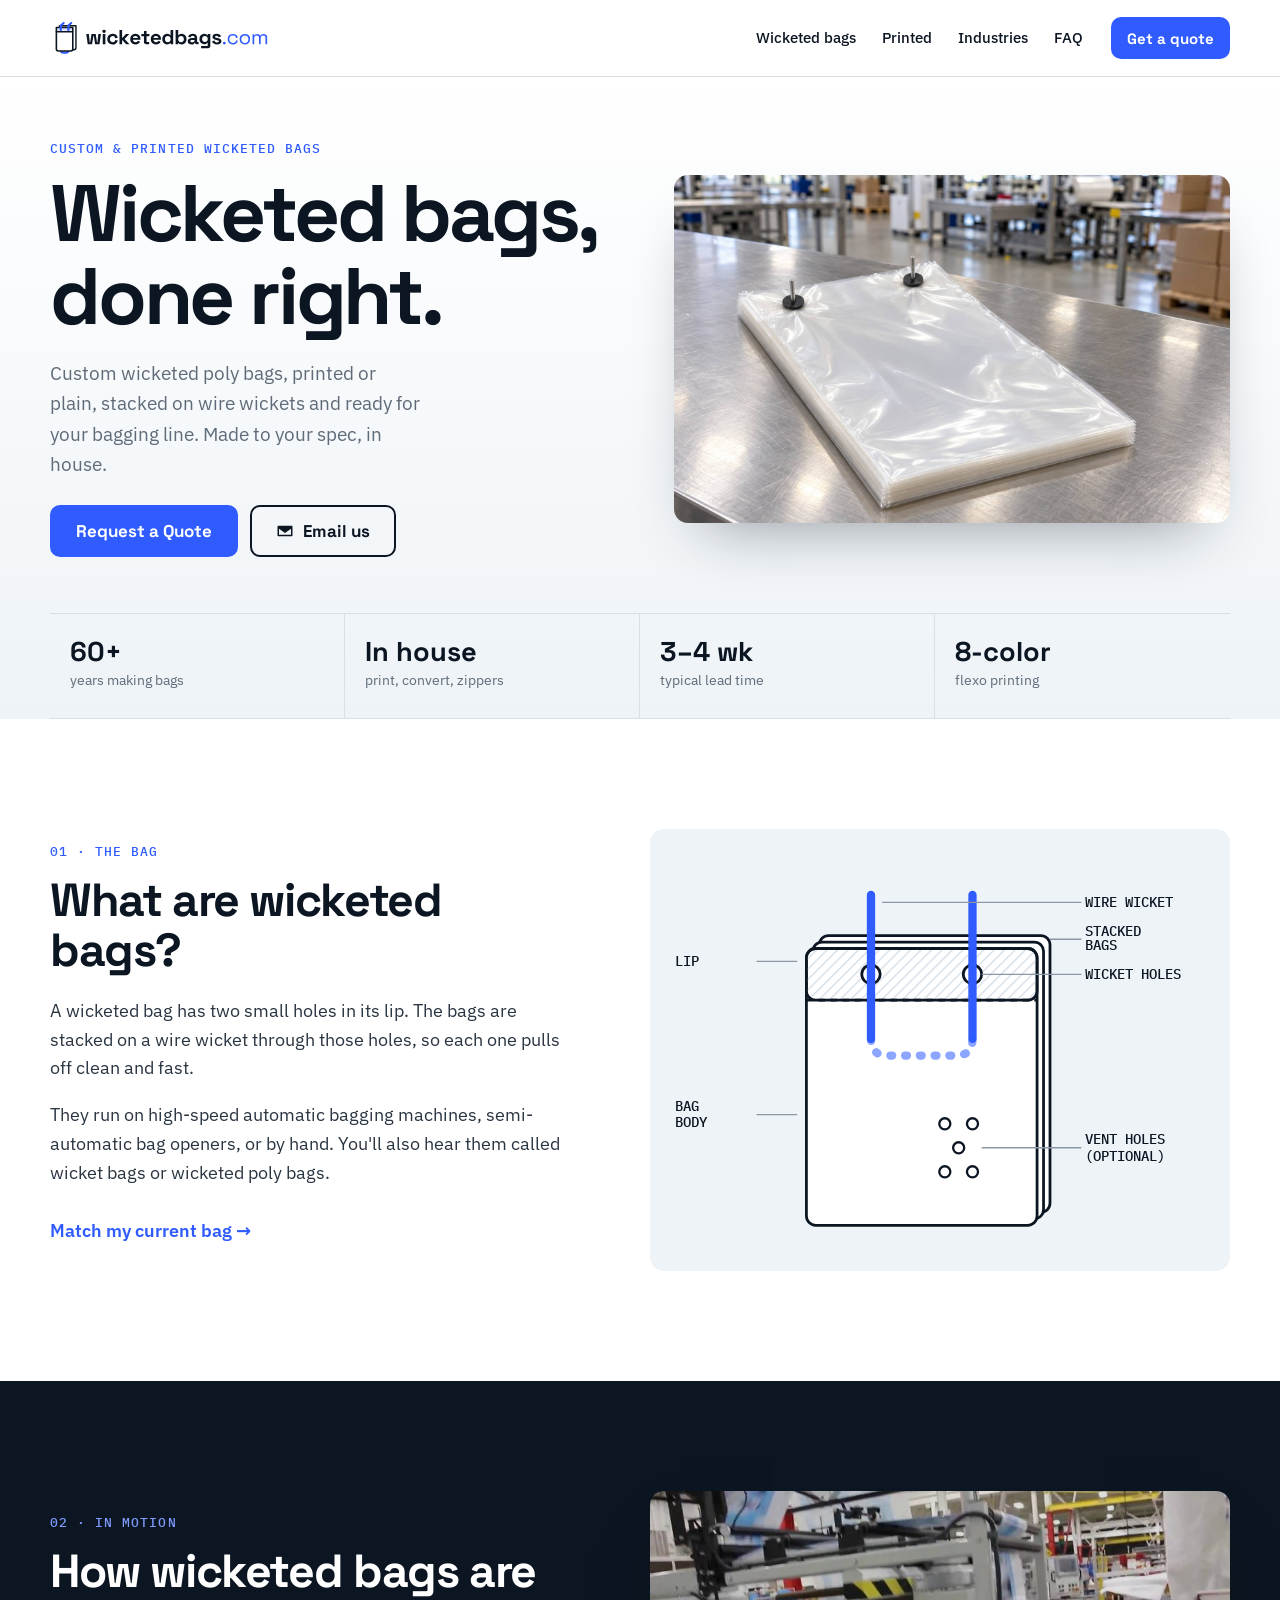
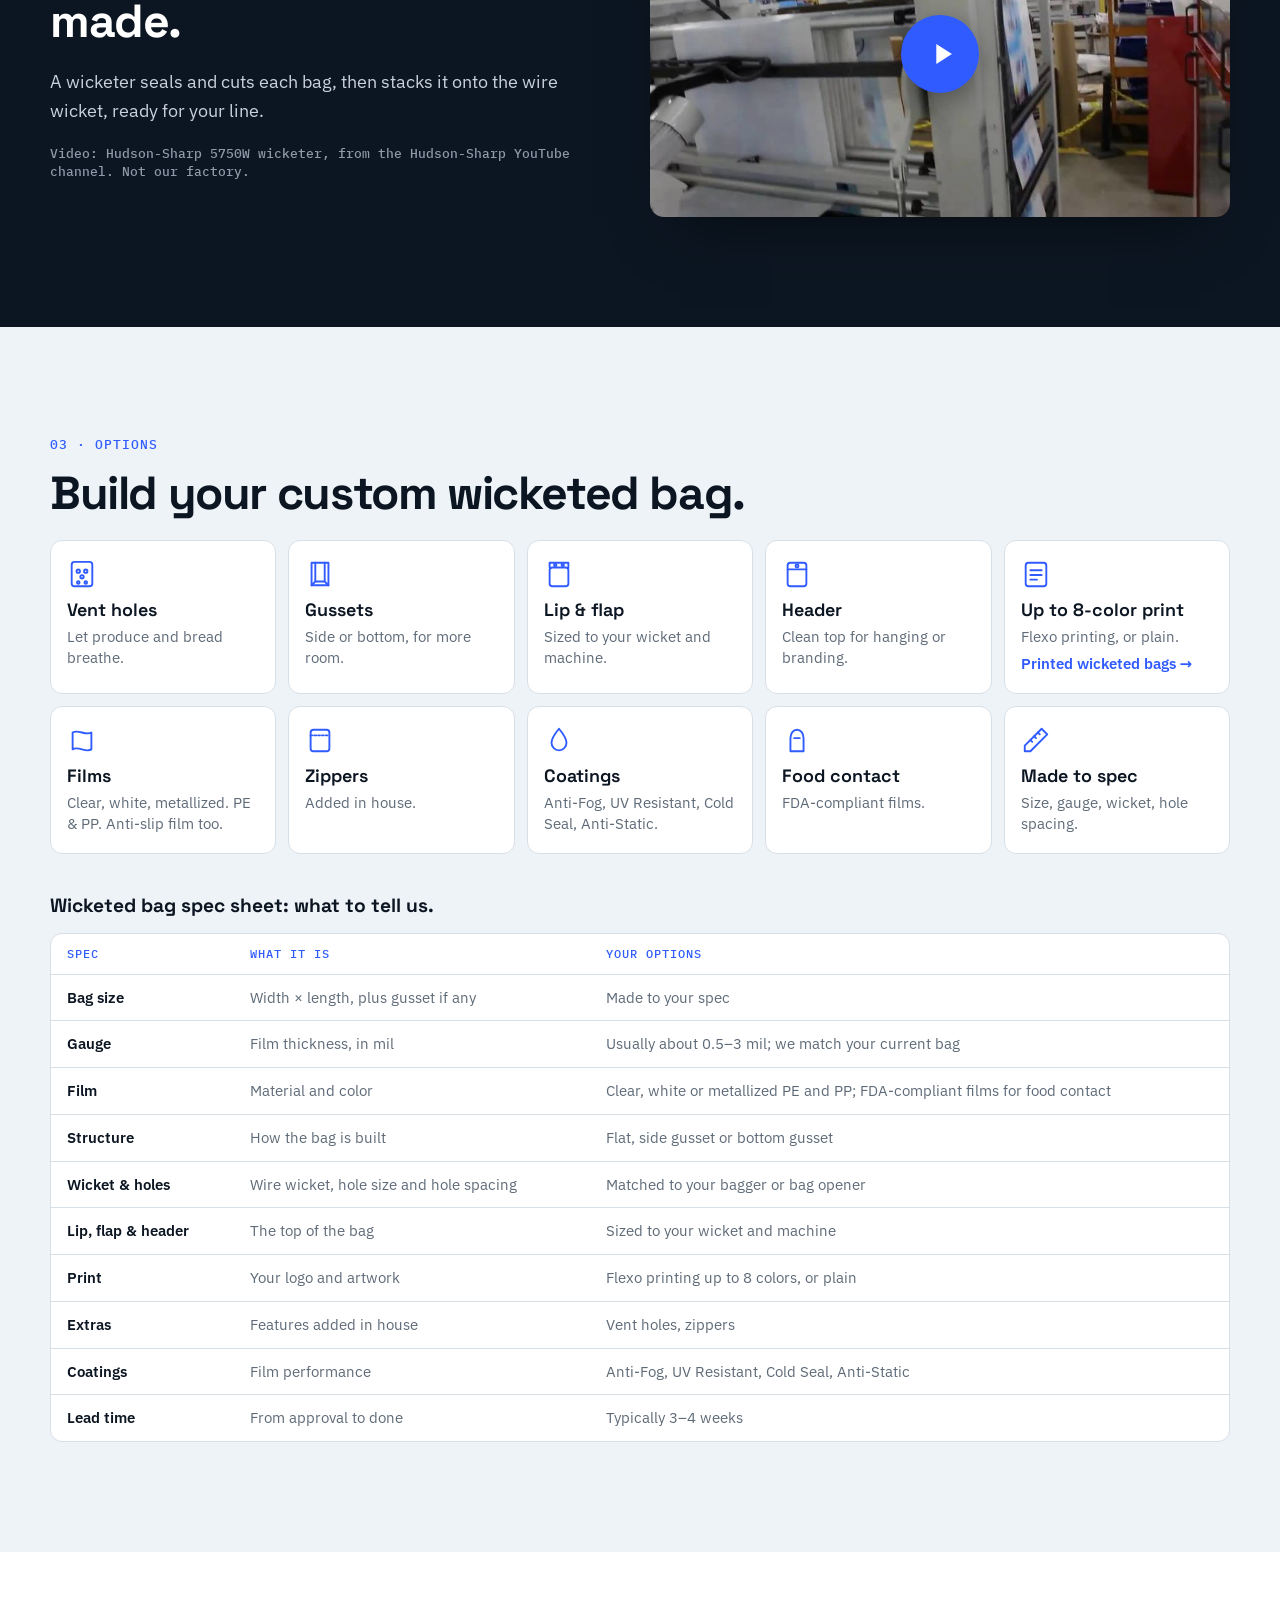
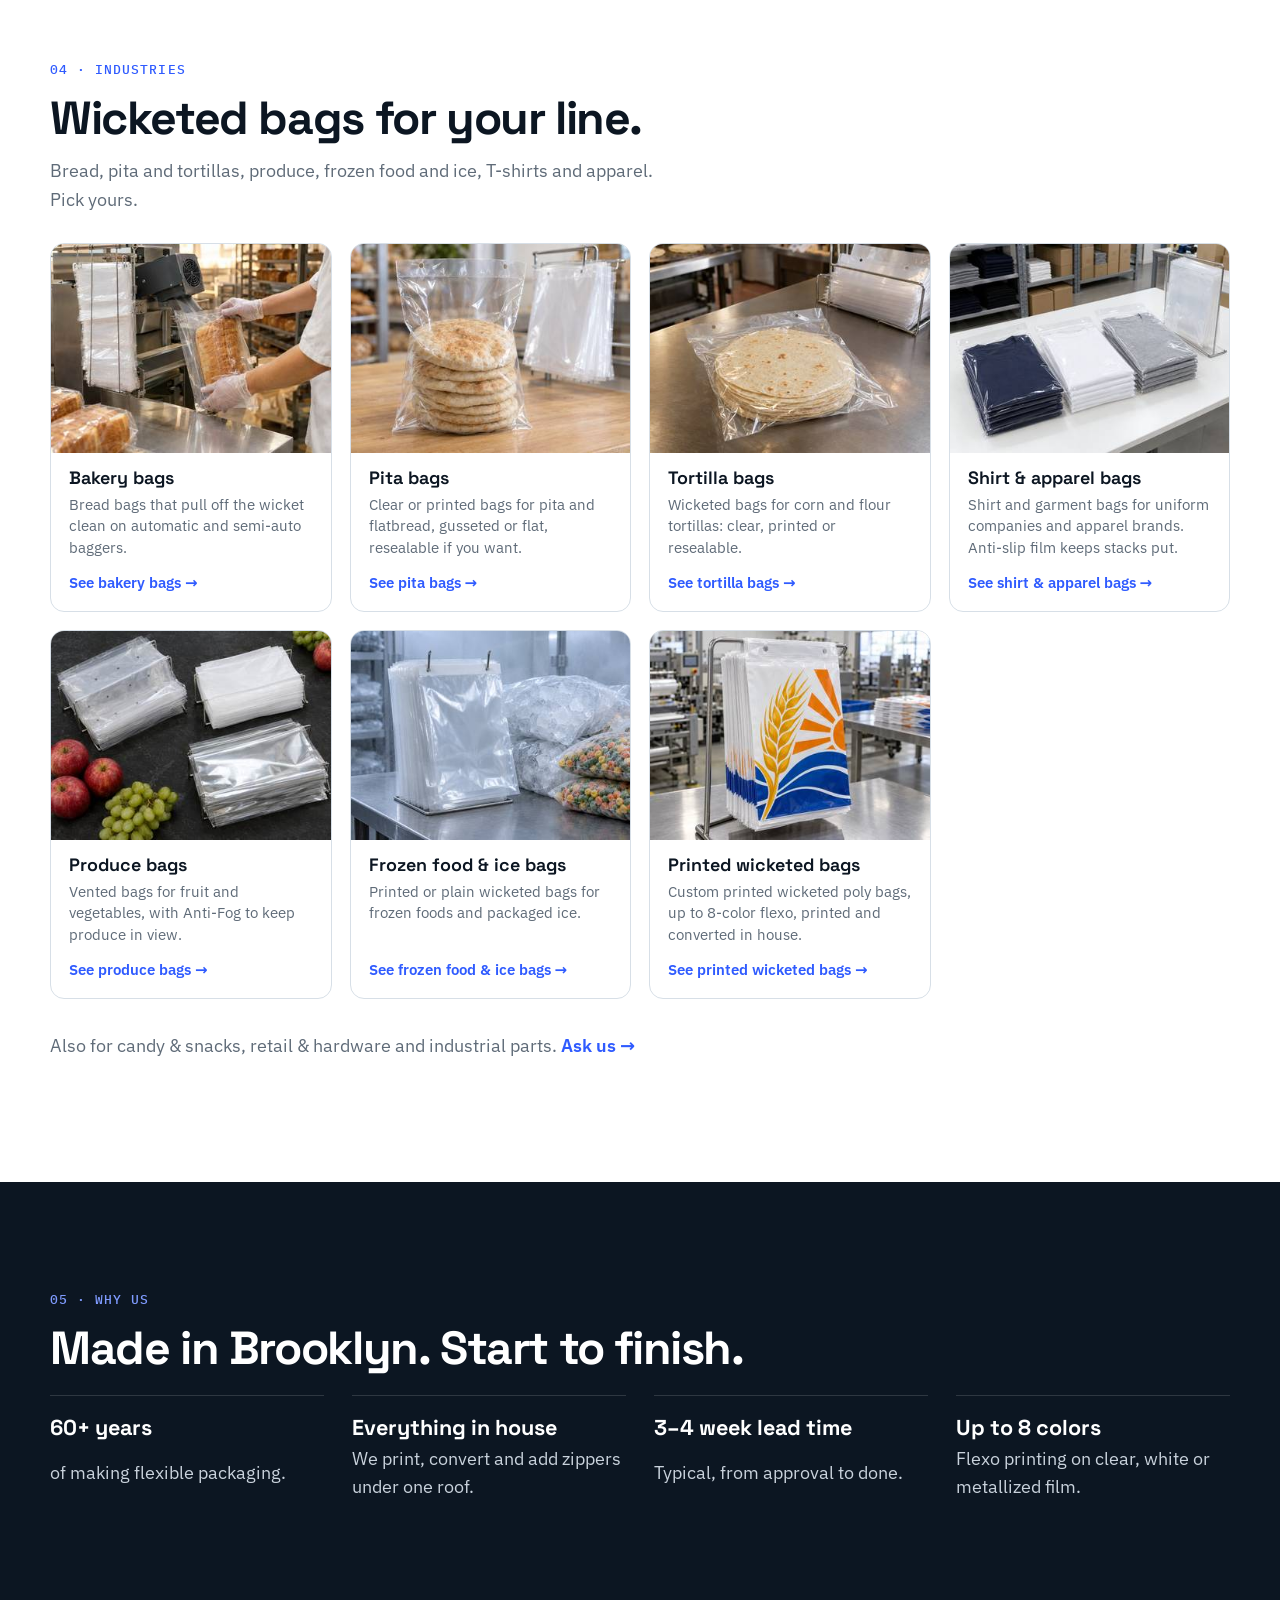
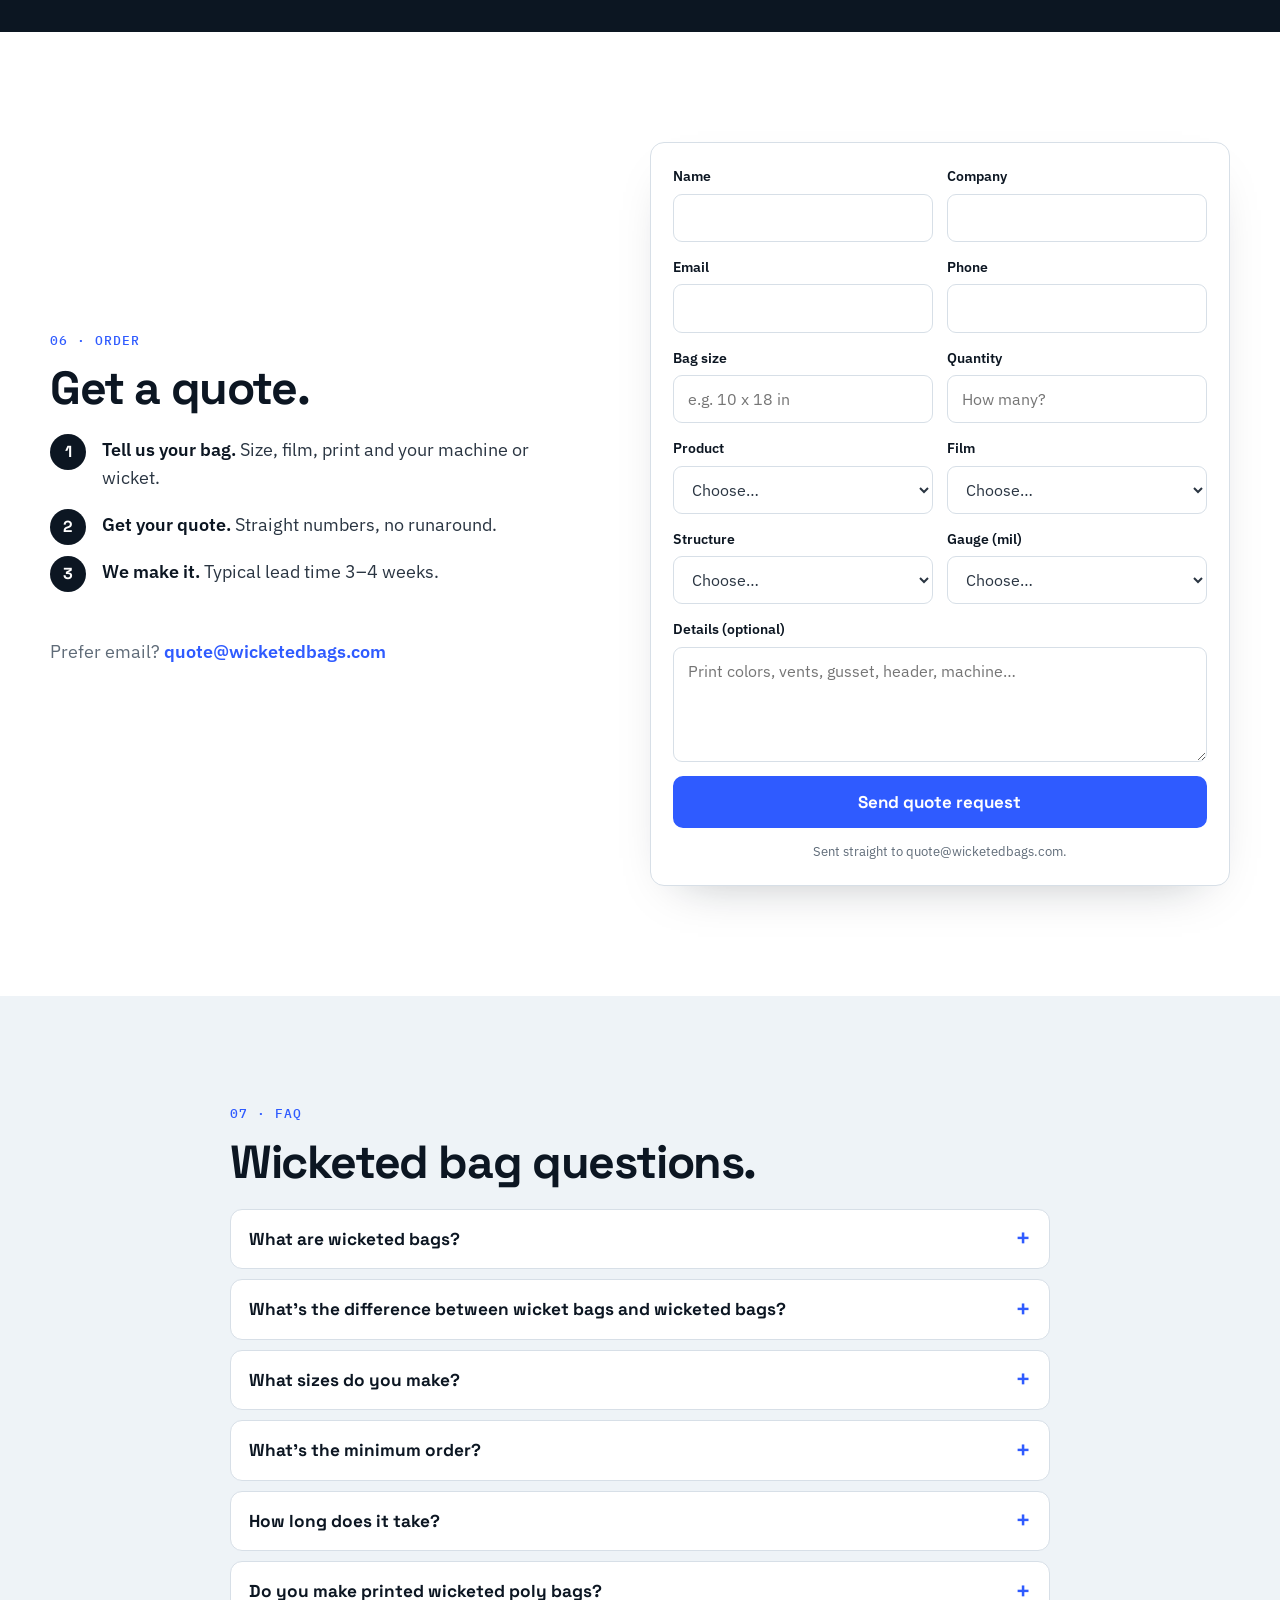
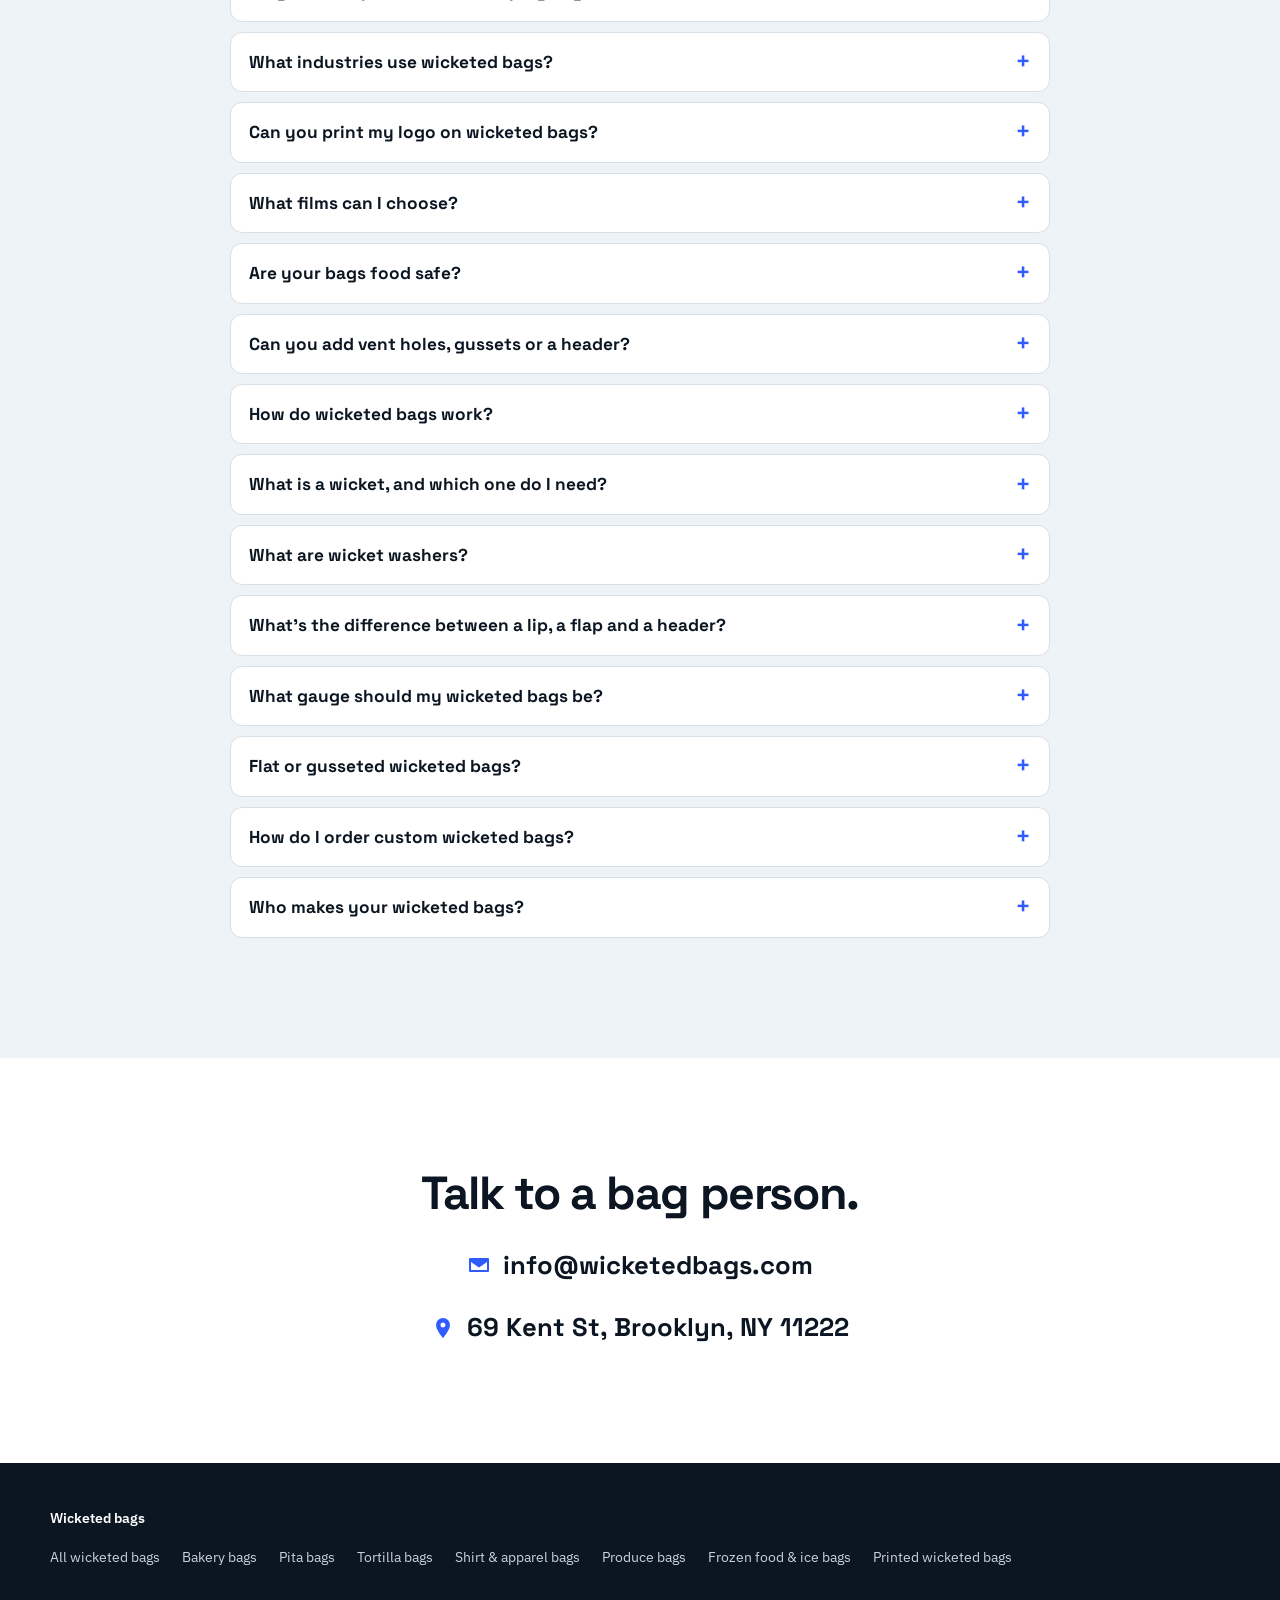
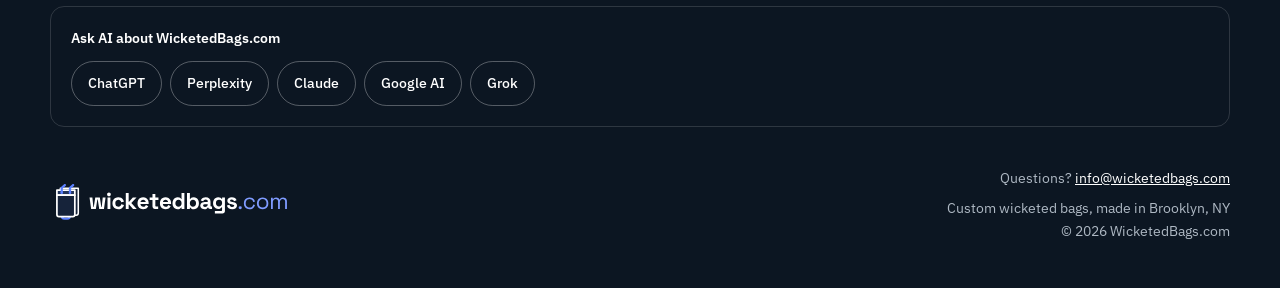
==== commit 7f53fedb: "Address: 69 Kent St, Brooklyn, NY 11222" ====
--- a/index.html
+++ b/index.html
@@ -20,7 +20,7 @@
 <link rel="apple-touch-icon" href="apple-touch-icon.png">
 <link rel="preload" href="fonts/SpaceGrotesk-var.woff2" as="font" type="font/woff2" crossorigin>
 <link rel="stylesheet" href="styles.css">
-<script type="application/ld+json">{"@context": "https://schema.org", "@graph": [{"@type": "Organization", "@id": "https://wicketedbags.com/#org", "name": "WicketedBags.com", "url": "https://wicketedbags.com/", "logo": "https://wicketedbags.com/assets/logo.png", "slogan": "Wicketed bags, done right.", "email": "info@wicketedbags.com", "address": {"@type": "PostalAddress", "streetAddress": "68 Java St", "addressLocality": "Brooklyn", "addressRegion": "NY", "postalCode": "11222", "addressCountry": "US"}, "contactPoint": {"@type": "ContactPoint", "email": "quote@wicketedbags.com", "contactType": "sales"}, "description": "Custom and printed wicketed poly bags, made to spec in house in Brooklyn, NY.", "areaServed": {"@type": "Country", "name": "United States"}, "knowsAbout": ["Wicketed bags", "Wicket bags", "Printed wicketed poly bags", "Bakery bags", "Produce bags", "Ice bags", "Flexographic printing"]}, {"@type": "WebSite", "@id": "https://wicketedbags.com/#site", "name": "WicketedBags.com", "url": "https://wicketedbags.com/", "publisher": {"@id": "https://wicketedbags.com/#org"}}, {"@type": "WebPage", "@id": "https://wicketedbags.com/#page", "url": "https://wicketedbags.com/", "name": "Wicketed Bags | Custom & Printed Wicketed Poly Bag Manufacturer", "description": "Wicketed bags made to spec in Brooklyn, NY. Custom and printed wicketed poly bags for bakery, pita, tortilla, produce, frozen food, ice and apparel. Up to 8-color print, 3–4 week lead time.", "isPartOf": {"@id": "https://wicketedbags.com/#site"}, "about": {"@id": "https://wicketedbags.com/#org"}, "primaryImageOfPage": "https://wicketedbags.com/assets/hero.jpg", "inLanguage": "en-US"}, {"@type": "Product", "name": "Custom wicketed bags", "description": "Custom printed and plain wicketed poly bags made to spec: clear, white and metallized PE and PP films, flexo printing up to 8 colors, vent holes, gussets, lip/flap, header, zippers and coatings. Made in Brooklyn, NY.", "brand": {"@id": "https://wicketedbags.com/#org"}, "manufacturer": {"@id": "https://wicketedbags.com/#org"}, "category": "Wicketed bags", "image": "https://wicketedbags.com/assets/hero.jpg", "alternateName": ["Printed wicketed bags", "Wicketed poly bags", "Wicket bags"], "@id": "https://wicketedbags.com/#product", "url": "https://wicketedbags.com/"}, {"@type": "FAQPage", "mainEntity": [{"@type": "Question", "name": "What are wicketed bags?", "acceptedAnswer": {"@type": "Answer", "text": "Poly bags with two small holes in the lip, stacked on a wire wicket. Each bag pulls off clean, so they load fast on automatic bagging machines, semi-automatic bag openers, or by hand."}}, {"@type": "Question", "name": "What's the difference between wicket bags and wicketed bags?", "acceptedAnswer": {"@type": "Answer", "text": "Nothing. Wicket bags, wicketed bags and wicketed poly bags are names for the same thing: bags stacked on a wire wicket for fast loading."}}, {"@type": "Question", "name": "What sizes do you make?", "acceptedAnswer": {"@type": "Answer", "text": "Made to your spec: bag size, gauge, wicket size and hole spacing. Send us your current bag or your machine's specs and we'll match it."}}, {"@type": "Question", "name": "What's the minimum order?", "acceptedAnswer": {"@type": "Answer", "text": "It depends on size, film and print. Ask us and we'll give you a straight answer with your quote."}}, {"@type": "Question", "name": "How long does it take?", "acceptedAnswer": {"@type": "Answer", "text": "Typical lead time is 3–4 weeks. Everything is made in house in Brooklyn, NY."}}, {"@type": "Question", "name": "Do you make printed wicketed poly bags?", "acceptedAnswer": {"@type": "Answer", "text": "Yes. Custom printed wicketed poly bags, flexo printed up to 8 colors on clear, white or metallized PE and PP film, then converted in house."}}, {"@type": "Question", "name": "What industries use wicketed bags?", "acceptedAnswer": {"@type": "Answer", "text": "Bakeries, pita and tortilla makers, produce packers, frozen food and ice, apparel and T-shirt companies, candy and snacks, retail, hardware and industrial parts."}}, {"@type": "Question", "name": "Can you print my logo on wicketed bags?", "acceptedAnswer": {"@type": "Answer", "text": "Yes. Flexo printing up to 8 colors, or plain bags with no print."}}, {"@type": "Question", "name": "What films can I choose?", "acceptedAnswer": {"@type": "Answer", "text": "Clear, white and metallized films, in PE and PP. Add coatings like Anti-Fog, UV Resistant, Cold Seal or Anti-Static."}}, {"@type": "Question", "name": "Are your bags food safe?", "acceptedAnswer": {"@type": "Answer", "text": "We use FDA-compliant films for food contact: bread, produce, frozen food, ice, candy and snacks."}}, {"@type": "Question", "name": "Can you add vent holes, gussets or a header?", "acceptedAnswer": {"@type": "Answer", "text": "Yes: vent holes, gussets, a lip or flap, a header, and zippers added in house."}}, {"@type": "Question", "name": "How do wicketed bags work?", "acceptedAnswer": {"@type": "Answer", "text": "The bags are stacked on a bent wire wicket that runs through two holes in each bag's lip. On a bagger, air blows the top bag open, the product goes in, and the filled bag tears off the wicket along a perforation, leaving the lip on the wire. The next bag is ready right behind it."}}, {"@type": "Question", "name": "What is a wicket, and which one do I need?", "acceptedAnswer": {"@type": "Answer", "text": "A wicket is the bent wire, usually U-shaped, that holds the stack together through the wicket holes. The wire, the hole size and the spacing between the holes have to match your bagging machine or bag opener. Send us your current bag or your machine's specs and we'll match them."}}, {"@type": "Question", "name": "What are wicket washers?", "acceptedAnswer": {"@type": "Answer", "text": "Washers slide onto the wicket wire in front of and behind the stack. They hold the bags snug so they don't slip or tear off the wire before they're used. Tell us what your line runs and we'll match the stack to it."}}, {"@type": "Question", "name": "What's the difference between a lip, a flap and a header?", "acceptedAnswer": {"@type": "Answer", "text": "The lip is the strip above the bag opening that carries the wicket holes, and it stays on the wicket when the bag tears off. A flap folds over the opening to close the bag. A header is a clean strip at the top of the bag for hanging or for branding."}}, {"@type": "Question", "name": "What gauge should my wicketed bags be?", "acceptedAnswer": {"@type": "Answer", "text": "Gauge is film thickness, measured in mil. Most wicketed bags run between about 0.5 and 3 mil: thinner for bread and produce, heavier for ice, frozen food and heavier products. Send your current bag and we'll match it, or ask and we'll suggest one."}}, {"@type": "Question", "name": "Flat or gusseted wicketed bags?", "acceptedAnswer": {"@type": "Answer", "text": "Flat bags work for most products. A side gusset or bottom gusset adds depth, so loaves, rolls and boxed or bulky items fit and stand better. We make all three."}}, {"@type": "Question", "name": "How do I order custom wicketed bags?", "acceptedAnswer": {"@type": "Answer", "text": "Fill in the quote form above, or email quote@wicketedbags.com with your bag size, quantity, product, film, structure and gauge. A sample of your current bag helps us match it exactly. We send your quote, you approve, and typical lead time is 3–4 weeks."}}, {"@type": "Question", "name": "Who makes your wicketed bags?", "acceptedAnswer": {"@type": "Answer", "text": "We do, in Brooklyn, NY, with 60+ years of making flexible packaging. Printing, bag making and wicketing all happen in house under one roof."}}], "@id": "https://wicketedbags.com/#faq"}]}</script>
+<script type="application/ld+json">{"@context": "https://schema.org", "@graph": [{"@type": "Organization", "@id": "https://wicketedbags.com/#org", "name": "WicketedBags.com", "url": "https://wicketedbags.com/", "logo": "https://wicketedbags.com/assets/logo.png", "slogan": "Wicketed bags, done right.", "email": "info@wicketedbags.com", "address": {"@type": "PostalAddress", "streetAddress": "69 Kent St", "addressLocality": "Brooklyn", "addressRegion": "NY", "postalCode": "11222", "addressCountry": "US"}, "contactPoint": {"@type": "ContactPoint", "email": "quote@wicketedbags.com", "contactType": "sales"}, "description": "Custom and printed wicketed poly bags, made to spec in house in Brooklyn, NY.", "areaServed": {"@type": "Country", "name": "United States"}, "knowsAbout": ["Wicketed bags", "Wicket bags", "Printed wicketed poly bags", "Bakery bags", "Produce bags", "Ice bags", "Flexographic printing"]}, {"@type": "WebSite", "@id": "https://wicketedbags.com/#site", "name": "WicketedBags.com", "url": "https://wicketedbags.com/", "publisher": {"@id": "https://wicketedbags.com/#org"}}, {"@type": "WebPage", "@id": "https://wicketedbags.com/#page", "url": "https://wicketedbags.com/", "name": "Wicketed Bags | Custom & Printed Wicketed Poly Bag Manufacturer", "description": "Wicketed bags made to spec in Brooklyn, NY. Custom and printed wicketed poly bags for bakery, pita, tortilla, produce, frozen food, ice and apparel. Up to 8-color print, 3–4 week lead time.", "isPartOf": {"@id": "https://wicketedbags.com/#site"}, "about": {"@id": "https://wicketedbags.com/#org"}, "primaryImageOfPage": "https://wicketedbags.com/assets/hero.jpg", "inLanguage": "en-US"}, {"@type": "Product", "name": "Custom wicketed bags", "description": "Custom printed and plain wicketed poly bags made to spec: clear, white and metallized PE and PP films, flexo printing up to 8 colors, vent holes, gussets, lip/flap, header, zippers and coatings. Made in Brooklyn, NY.", "brand": {"@id": "https://wicketedbags.com/#org"}, "manufacturer": {"@id": "https://wicketedbags.com/#org"}, "category": "Wicketed bags", "image": "https://wicketedbags.com/assets/hero.jpg", "alternateName": ["Printed wicketed bags", "Wicketed poly bags", "Wicket bags"], "@id": "https://wicketedbags.com/#product", "url": "https://wicketedbags.com/"}, {"@type": "FAQPage", "mainEntity": [{"@type": "Question", "name": "What are wicketed bags?", "acceptedAnswer": {"@type": "Answer", "text": "Poly bags with two small holes in the lip, stacked on a wire wicket. Each bag pulls off clean, so they load fast on automatic bagging machines, semi-automatic bag openers, or by hand."}}, {"@type": "Question", "name": "What's the difference between wicket bags and wicketed bags?", "acceptedAnswer": {"@type": "Answer", "text": "Nothing. Wicket bags, wicketed bags and wicketed poly bags are names for the same thing: bags stacked on a wire wicket for fast loading."}}, {"@type": "Question", "name": "What sizes do you make?", "acceptedAnswer": {"@type": "Answer", "text": "Made to your spec: bag size, gauge, wicket size and hole spacing. Send us your current bag or your machine's specs and we'll match it."}}, {"@type": "Question", "name": "What's the minimum order?", "acceptedAnswer": {"@type": "Answer", "text": "It depends on size, film and print. Ask us and we'll give you a straight answer with your quote."}}, {"@type": "Question", "name": "How long does it take?", "acceptedAnswer": {"@type": "Answer", "text": "Typical lead time is 3–4 weeks. Everything is made in house in Brooklyn, NY."}}, {"@type": "Question", "name": "Do you make printed wicketed poly bags?", "acceptedAnswer": {"@type": "Answer", "text": "Yes. Custom printed wicketed poly bags, flexo printed up to 8 colors on clear, white or metallized PE and PP film, then converted in house."}}, {"@type": "Question", "name": "What industries use wicketed bags?", "acceptedAnswer": {"@type": "Answer", "text": "Bakeries, pita and tortilla makers, produce packers, frozen food and ice, apparel and T-shirt companies, candy and snacks, retail, hardware and industrial parts."}}, {"@type": "Question", "name": "Can you print my logo on wicketed bags?", "acceptedAnswer": {"@type": "Answer", "text": "Yes. Flexo printing up to 8 colors, or plain bags with no print."}}, {"@type": "Question", "name": "What films can I choose?", "acceptedAnswer": {"@type": "Answer", "text": "Clear, white and metallized films, in PE and PP. Add coatings like Anti-Fog, UV Resistant, Cold Seal or Anti-Static."}}, {"@type": "Question", "name": "Are your bags food safe?", "acceptedAnswer": {"@type": "Answer", "text": "We use FDA-compliant films for food contact: bread, produce, frozen food, ice, candy and snacks."}}, {"@type": "Question", "name": "Can you add vent holes, gussets or a header?", "acceptedAnswer": {"@type": "Answer", "text": "Yes: vent holes, gussets, a lip or flap, a header, and zippers added in house."}}, {"@type": "Question", "name": "How do wicketed bags work?", "acceptedAnswer": {"@type": "Answer", "text": "The bags are stacked on a bent wire wicket that runs through two holes in each bag's lip. On a bagger, air blows the top bag open, the product goes in, and the filled bag tears off the wicket along a perforation, leaving the lip on the wire. The next bag is ready right behind it."}}, {"@type": "Question", "name": "What is a wicket, and which one do I need?", "acceptedAnswer": {"@type": "Answer", "text": "A wicket is the bent wire, usually U-shaped, that holds the stack together through the wicket holes. The wire, the hole size and the spacing between the holes have to match your bagging machine or bag opener. Send us your current bag or your machine's specs and we'll match them."}}, {"@type": "Question", "name": "What are wicket washers?", "acceptedAnswer": {"@type": "Answer", "text": "Washers slide onto the wicket wire in front of and behind the stack. They hold the bags snug so they don't slip or tear off the wire before they're used. Tell us what your line runs and we'll match the stack to it."}}, {"@type": "Question", "name": "What's the difference between a lip, a flap and a header?", "acceptedAnswer": {"@type": "Answer", "text": "The lip is the strip above the bag opening that carries the wicket holes, and it stays on the wicket when the bag tears off. A flap folds over the opening to close the bag. A header is a clean strip at the top of the bag for hanging or for branding."}}, {"@type": "Question", "name": "What gauge should my wicketed bags be?", "acceptedAnswer": {"@type": "Answer", "text": "Gauge is film thickness, measured in mil. Most wicketed bags run between about 0.5 and 3 mil: thinner for bread and produce, heavier for ice, frozen food and heavier products. Send your current bag and we'll match it, or ask and we'll suggest one."}}, {"@type": "Question", "name": "Flat or gusseted wicketed bags?", "acceptedAnswer": {"@type": "Answer", "text": "Flat bags work for most products. A side gusset or bottom gusset adds depth, so loaves, rolls and boxed or bulky items fit and stand better. We make all three."}}, {"@type": "Question", "name": "How do I order custom wicketed bags?", "acceptedAnswer": {"@type": "Answer", "text": "Fill in the quote form above, or email quote@wicketedbags.com with your bag size, quantity, product, film, structure and gauge. A sample of your current bag helps us match it exactly. We send your quote, you approve, and typical lead time is 3–4 weeks."}}, {"@type": "Question", "name": "Who makes your wicketed bags?", "acceptedAnswer": {"@type": "Answer", "text": "We do, in Brooklyn, NY, with 60+ years of making flexible packaging. Printing, bag making and wicketing all happen in house under one roof."}}], "@id": "https://wicketedbags.com/#faq"}]}</script>
 </head>
 <body>
 <a class="skip" href="#main">Skip to content</a>
@@ -172,7 +172,7 @@
   <ul>
    <!--@contact-phone--><!--/@contact-phone-->
    <li><a href="mailto:info@wicketedbags.com"><svg viewBox="0 0 24 24" aria-hidden="true"><path fill="currentColor" d="M3 5h18a1 1 0 0 1 1 1v12a1 1 0 0 1-1 1H3a1 1 0 0 1-1-1V6a1 1 0 0 1 1-1zm9 7.2L4.4 7H19.6zM4 9v8h16V9l-8 5.5z"/></svg><span>info@wicketedbags.com</span></a></li>
-   <li><a href="https://www.google.com/maps/search/?api=1&amp;query=68%20Java%20St%2C%20Brooklyn%2C%20NY" target="_blank" rel="noopener"><svg viewBox="0 0 24 24" aria-hidden="true"><path fill="currentColor" d="M12 2a7 7 0 0 1 7 7c0 5-7 13-7 13S5 14 5 9a7 7 0 0 1 7-7zm0 4.5a2.5 2.5 0 1 0 0 5 2.5 2.5 0 0 0 0-5z"/></svg><span>68 Java St, Brooklyn, NY</span></a></li>
+   <li><a href="https://www.google.com/maps/search/?api=1&amp;query=69%20Kent%20St%2C%20Brooklyn%2C%20NY%2011222" target="_blank" rel="noopener"><svg viewBox="0 0 24 24" aria-hidden="true"><path fill="currentColor" d="M12 2a7 7 0 0 1 7 7c0 5-7 13-7 13S5 14 5 9a7 7 0 0 1 7-7zm0 4.5a2.5 2.5 0 1 0 0 5 2.5 2.5 0 0 0 0-5z"/></svg><span>69 Kent St, Brooklyn, NY 11222</span></a></li>
   </ul>
  </div>
 </section>
--- a/styles.css
+++ b/styles.css
@@ -188,3 +188,21 @@
 .spec td{color:var(--muted)}
 .spec tbody tr:last-child>*{border-bottom:0}
 @media (max-width:640px){.spec{font-size:14px}.spec th,.spec td{padding:10px 12px}.spec td:nth-child(2){display:none}.spec thead th:nth-child(2){display:none}}
+.guide h3{font-size:1.3rem;margin:34px 0 10px;letter-spacing:-.01em}.guide h2+h3{margin-top:8px}
+.guide p{margin:0 0 14px}.guide ul{margin:0 0 14px;padding-left:1.2em}.guide li{margin:0 0 8px}.guide li b{color:var(--ink)}
+.guide a{font-weight:600}
+
+/*blog*/
+.blog-hero{padding-bottom:8px}
+.blog-hero h1{max-width:22ch}
+.post-img{margin-top:28px}
+.post{padding-top:40px}
+.post .guide h2,.guide.post h2{font-size:1.6rem;margin:40px 0 12px}
+.guide h2{scroll-margin-top:80px}
+.posts{list-style:none;padding:0;margin:0;display:grid;gap:16px}
+.posts a{display:grid;gap:6px;padding:22px;border:1px solid var(--line);border-radius:var(--r);text-decoration:none;color:var(--muted);line-height:1.5;transition:border-color .15s}
+.posts a:hover{border-color:var(--cob)}
+.posts time{font:500 13px/1.3 "IBM Plex Mono",monospace;letter-spacing:.06em;text-transform:uppercase;color:var(--cob)}
+.posts b{font:700 1.35rem/1.2 "Space Grotesk",sans-serif;color:var(--ink)}
+.posts b::after{content:" →";color:var(--cob)}
+/*/blog*/
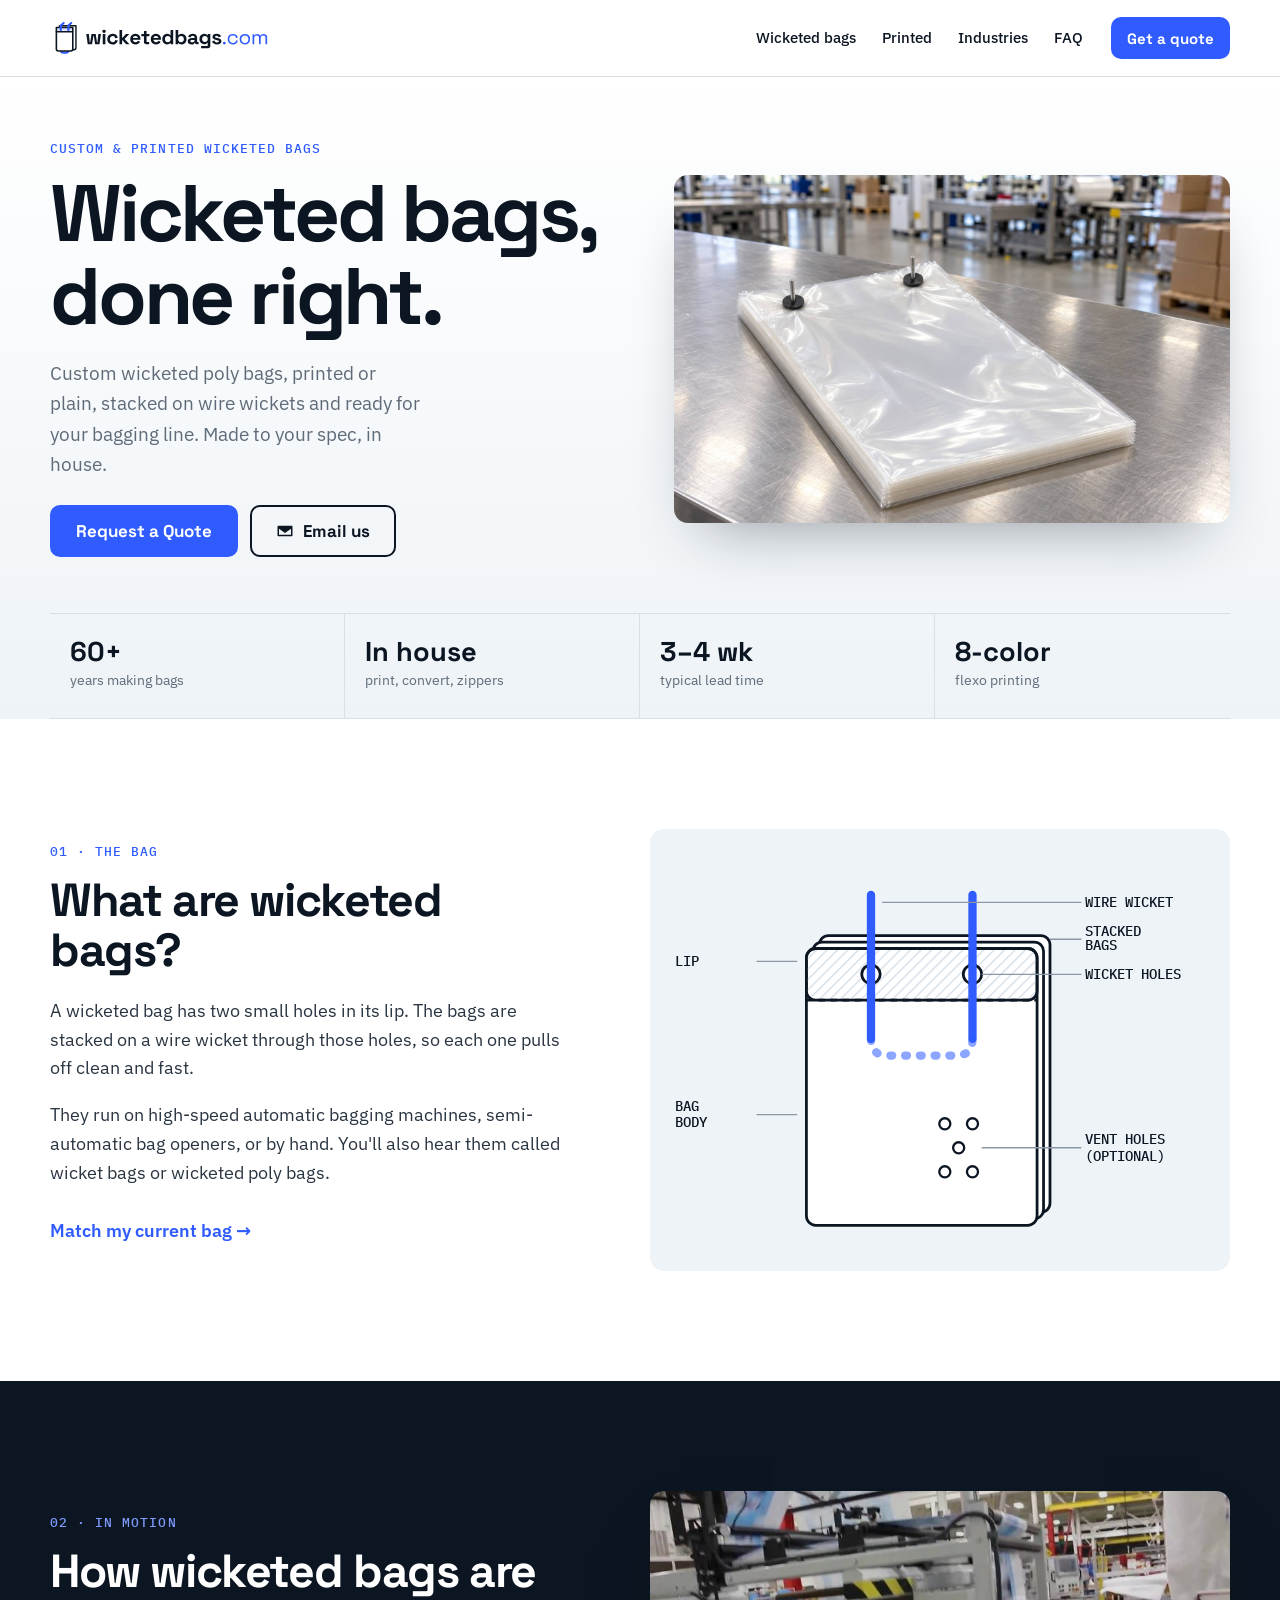
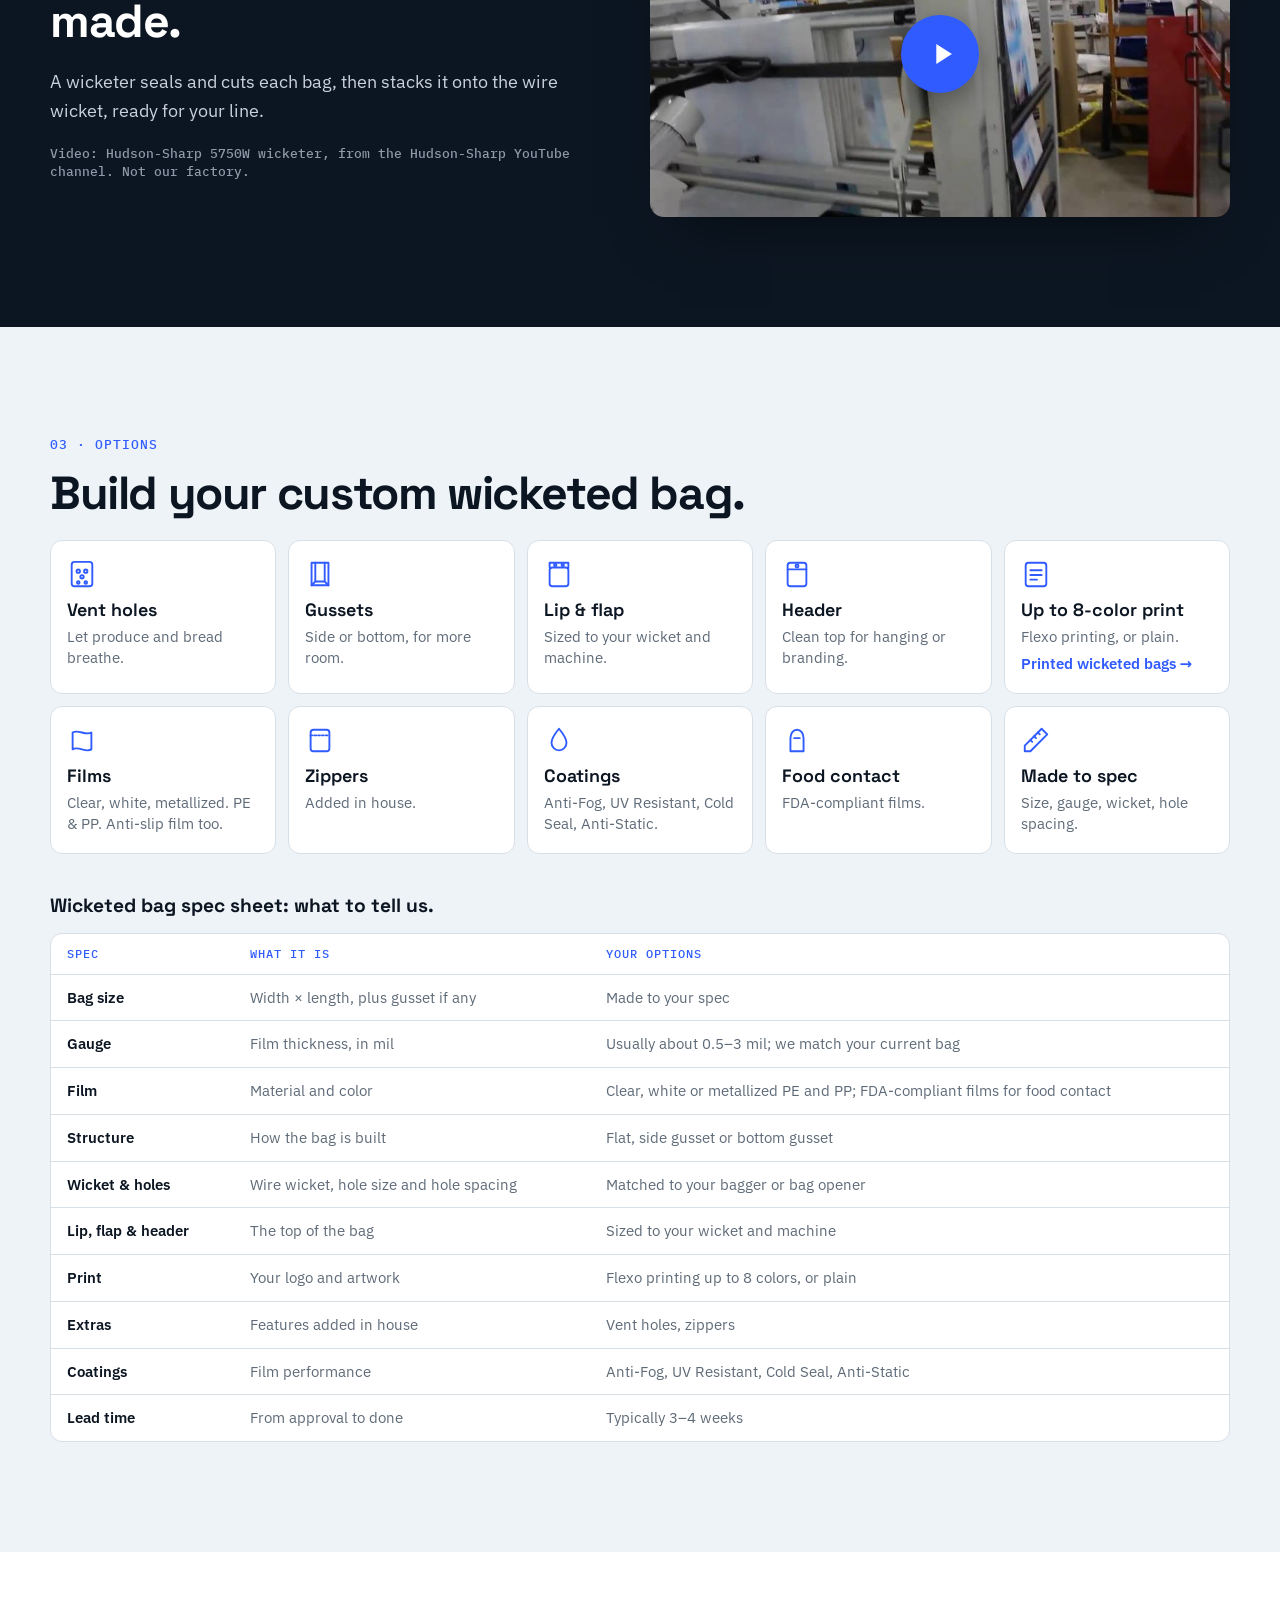
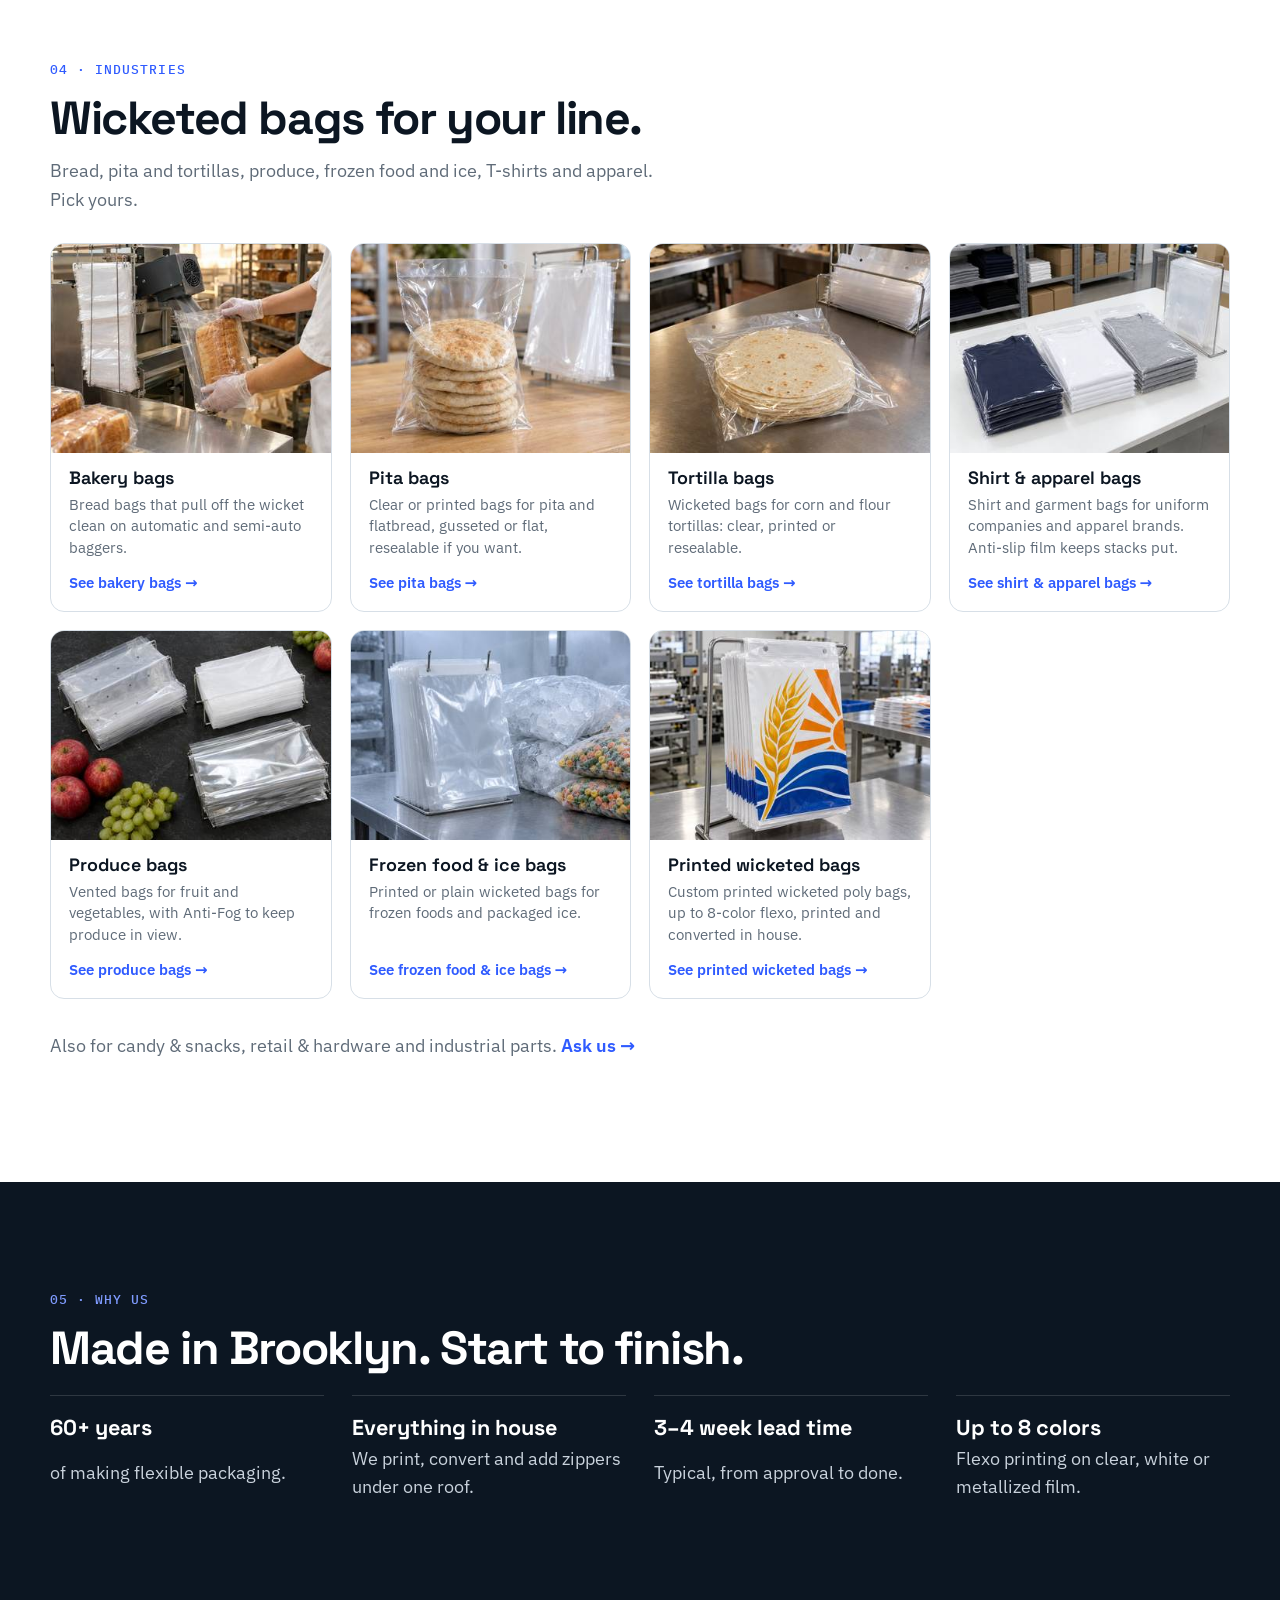
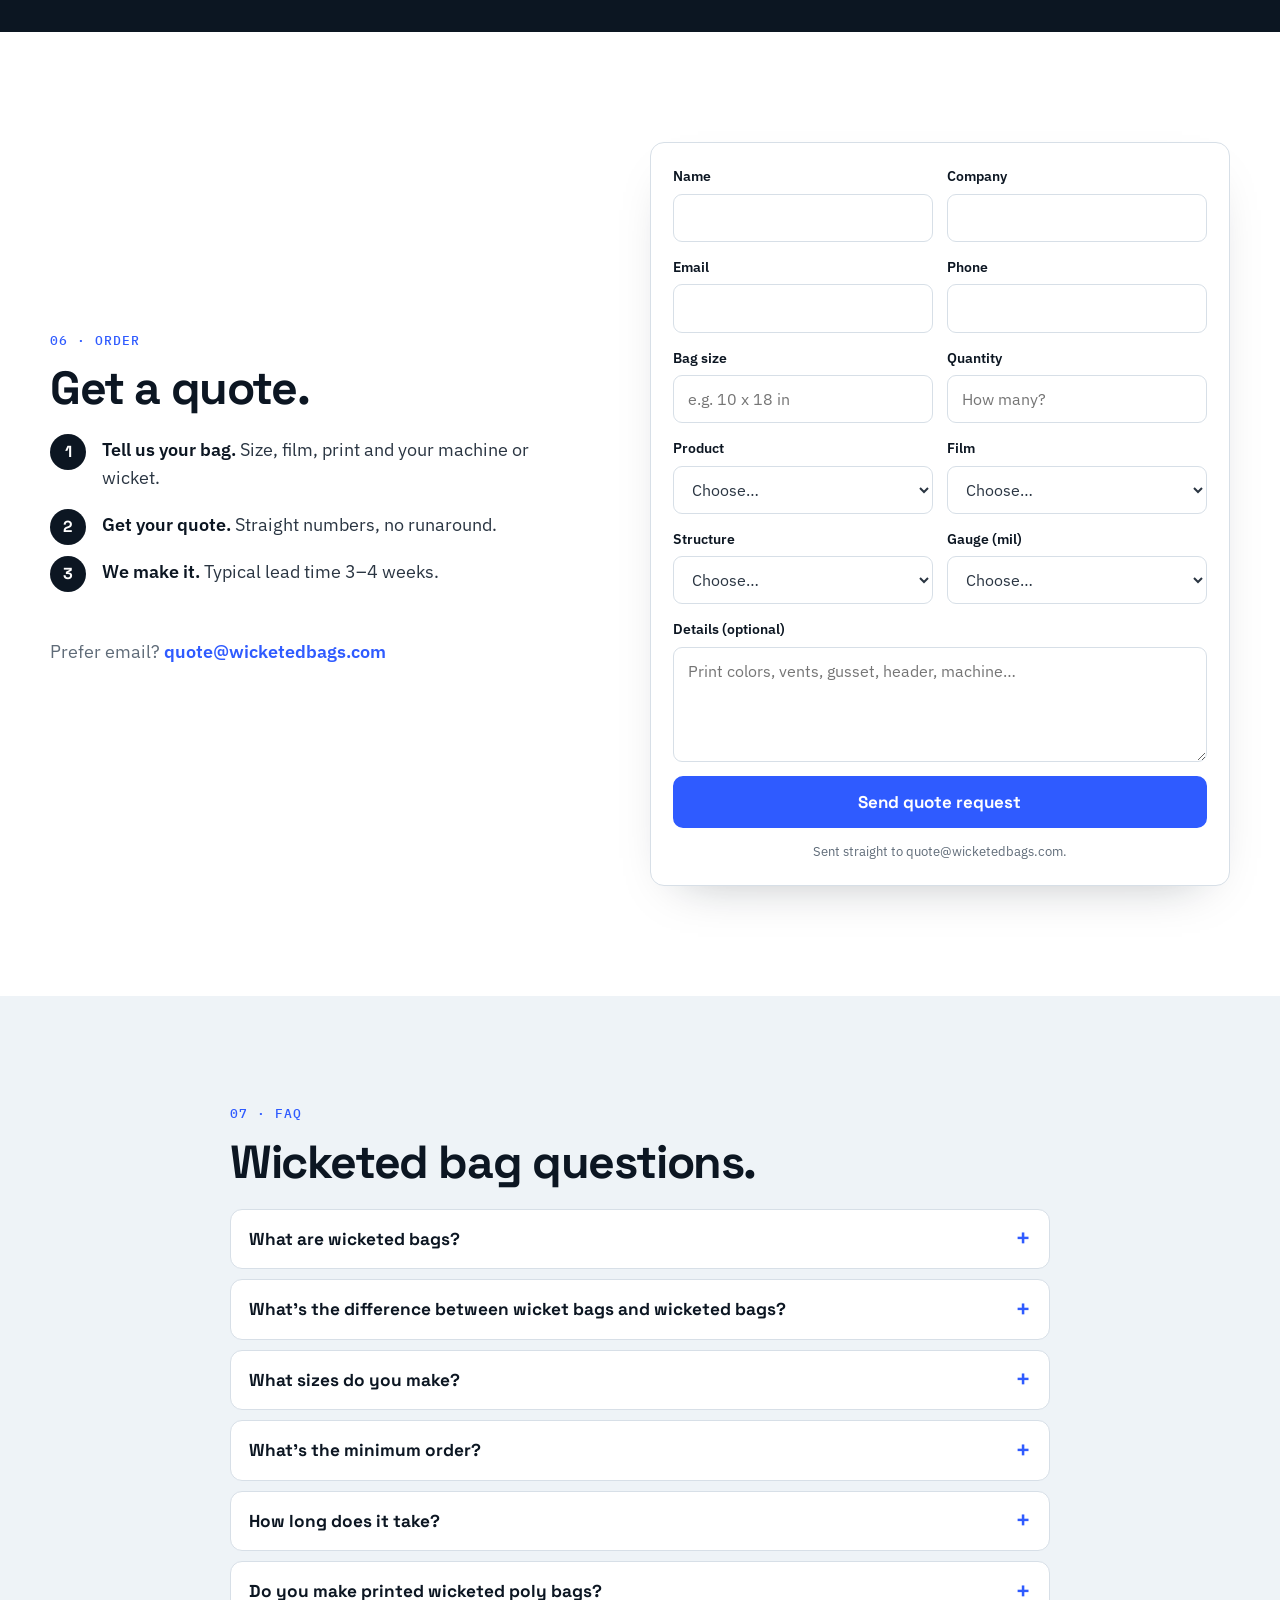
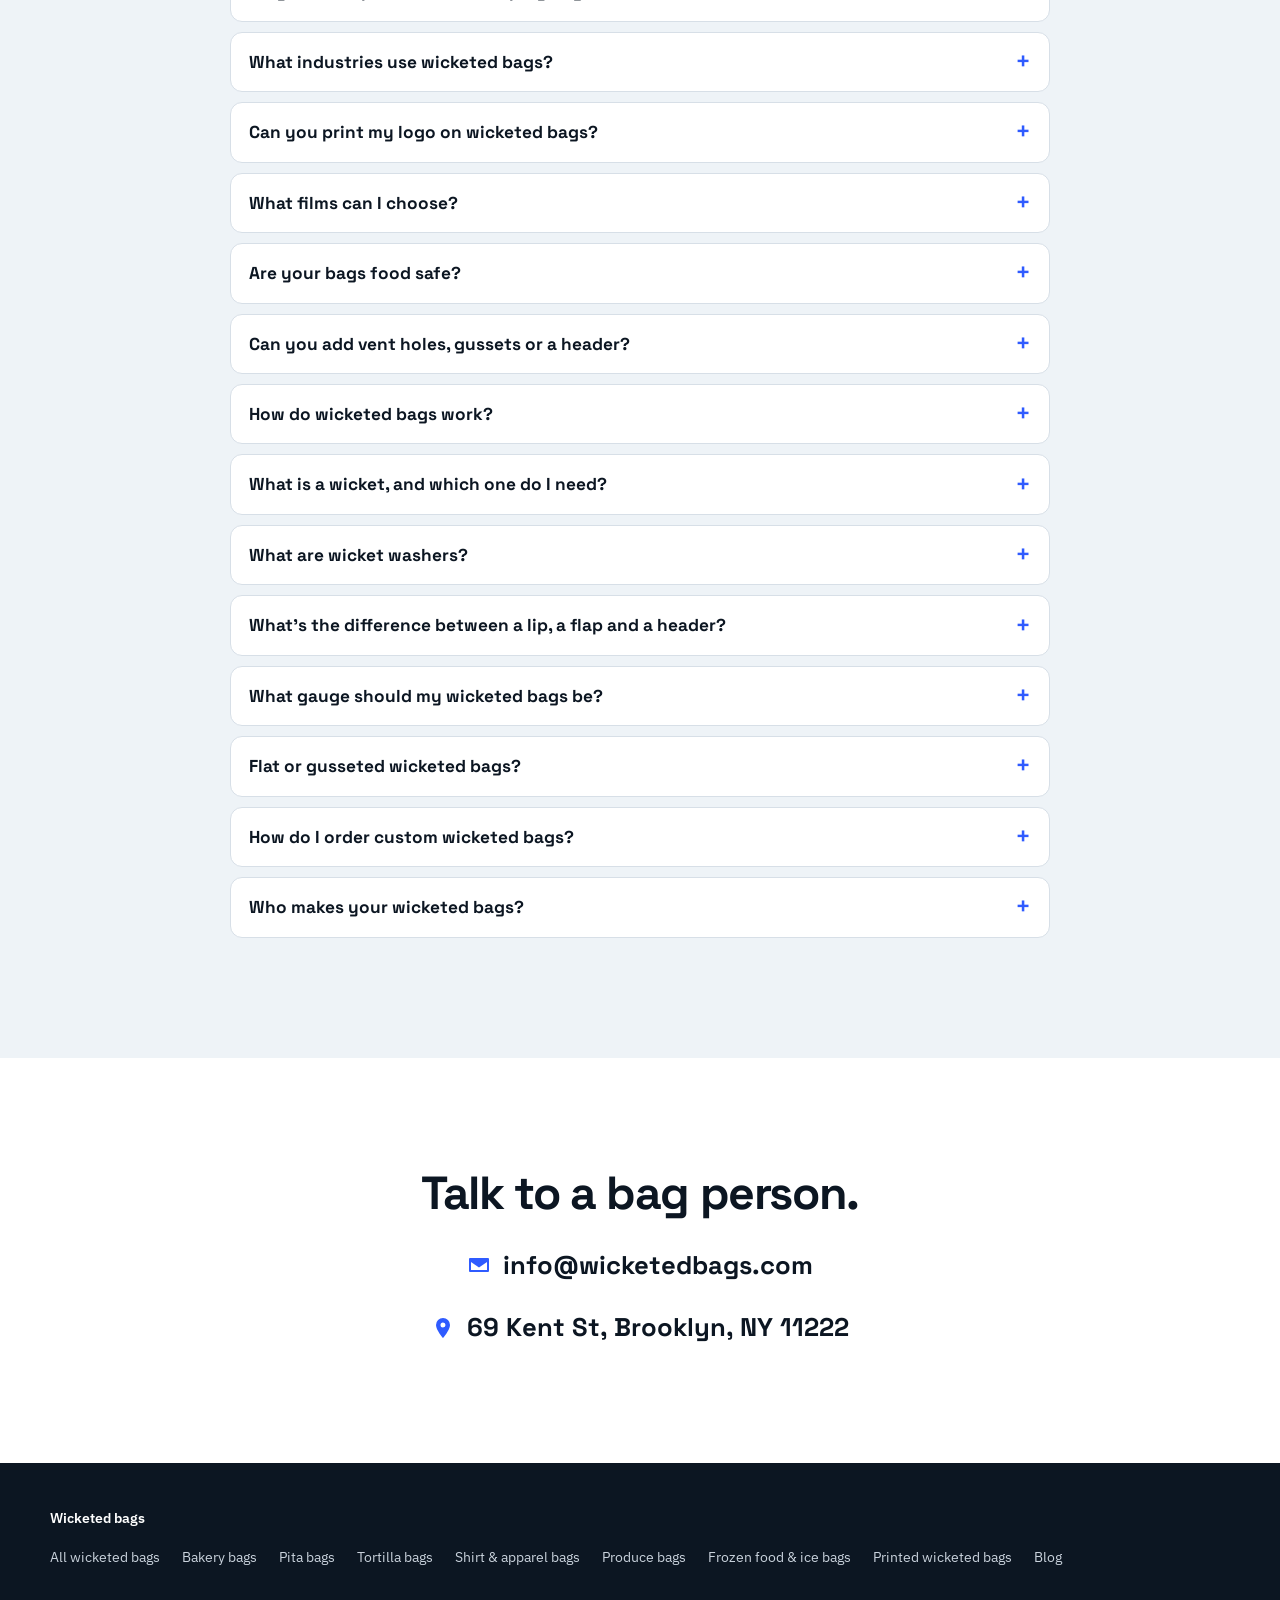
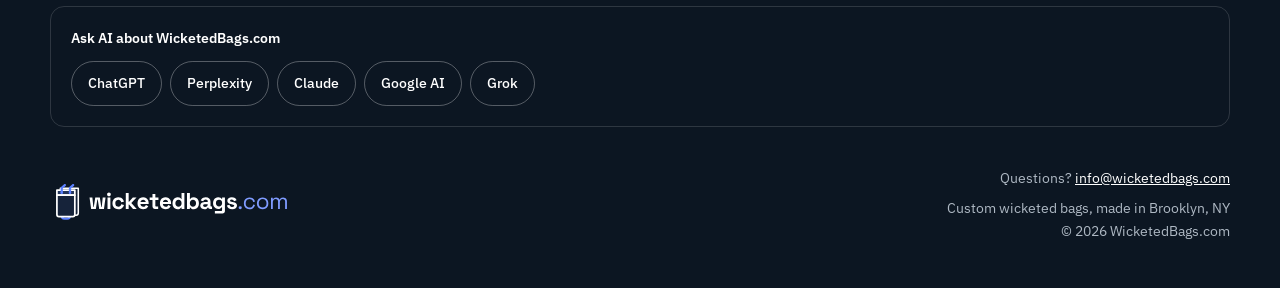
==== commit 6f81a363: "Blog live: How to Choose the Right Bread Bag Size" ====
--- a/index.html
+++ b/index.html
@@ -180,7 +180,7 @@
 
 <footer class="foot">
  <div class="wrap">
-  <nav class="foot-links" aria-label="Wicketed bags by industry"><p><b>Wicketed bags</b></p><ul><li><a href="./">All wicketed bags</a></li><li><a href="bakery-bags/">Bakery bags</a></li><li><a href="pita-bags/">Pita bags</a></li><li><a href="tortilla-bags/">Tortilla bags</a></li><li><a href="apparel-bags/">Shirt &amp; apparel bags</a></li><li><a href="produce-bags/">Produce bags</a></li><li><a href="frozen-food-bags/">Frozen food &amp; ice bags</a></li><li><a href="printed-wicketed-bags/">Printed wicketed bags</a></li></ul></nav>
+  <nav class="foot-links" aria-label="Wicketed bags by industry"><p><b>Wicketed bags</b></p><ul><li><a href="./">All wicketed bags</a></li><li><a href="bakery-bags/">Bakery bags</a></li><li><a href="pita-bags/">Pita bags</a></li><li><a href="tortilla-bags/">Tortilla bags</a></li><li><a href="apparel-bags/">Shirt &amp; apparel bags</a></li><li><a href="produce-bags/">Produce bags</a></li><li><a href="frozen-food-bags/">Frozen food &amp; ice bags</a></li><li><a href="printed-wicketed-bags/">Printed wicketed bags</a></li><li><a href="blog/">Blog</a></li></ul></nav>
   <div class="ai">
    <p><b>Ask AI about WicketedBags.com</b></p>
    <div class="ai-links"><a href="https://chatgpt.com/?q=Tell%20me%20about%20WicketedBags.com%2C%20the%20custom%20wicketed%20poly%20bag%20specialist%20in%20Brooklyn%2C%20NY.%20What%20kinds%20of%20wicketed%20bags%20do%20they%20make%2C%20what%20options%20and%20printing%20do%20they%20offer%2C%20and%20how%20do%20I%20get%20a%20quote%3F" target="_blank" rel="noopener">ChatGPT</a><a href="https://www.perplexity.ai/search?q=Tell%20me%20about%20WicketedBags.com%2C%20the%20custom%20wicketed%20poly%20bag%20specialist%20in%20Brooklyn%2C%20NY.%20What%20kinds%20of%20wicketed%20bags%20do%20they%20make%2C%20what%20options%20and%20printing%20do%20they%20offer%2C%20and%20how%20do%20I%20get%20a%20quote%3F" target="_blank" rel="noopener">Perplexity</a><a href="https://claude.ai/new?q=Tell%20me%20about%20WicketedBags.com%2C%20the%20custom%20wicketed%20poly%20bag%20specialist%20in%20Brooklyn%2C%20NY.%20What%20kinds%20of%20wicketed%20bags%20do%20they%20make%2C%20what%20options%20and%20printing%20do%20they%20offer%2C%20and%20how%20do%20I%20get%20a%20quote%3F" target="_blank" rel="noopener">Claude</a><a href="https://www.google.com/search?udm=50&amp;q=Tell%20me%20about%20WicketedBags.com%2C%20the%20custom%20wicketed%20poly%20bag%20specialist%20in%20Brooklyn%2C%20NY.%20What%20kinds%20of%20wicketed%20bags%20do%20they%20make%2C%20what%20options%20and%20printing%20do%20they%20offer%2C%20and%20how%20do%20I%20get%20a%20quote%3F" target="_blank" rel="noopener">Google AI</a><a href="https://grok.com/?q=Tell%20me%20about%20WicketedBags.com%2C%20the%20custom%20wicketed%20poly%20bag%20specialist%20in%20Brooklyn%2C%20NY.%20What%20kinds%20of%20wicketed%20bags%20do%20they%20make%2C%20what%20options%20and%20printing%20do%20they%20offer%2C%20and%20how%20do%20I%20get%20a%20quote%3F" target="_blank" rel="noopener">Grok</a></div>
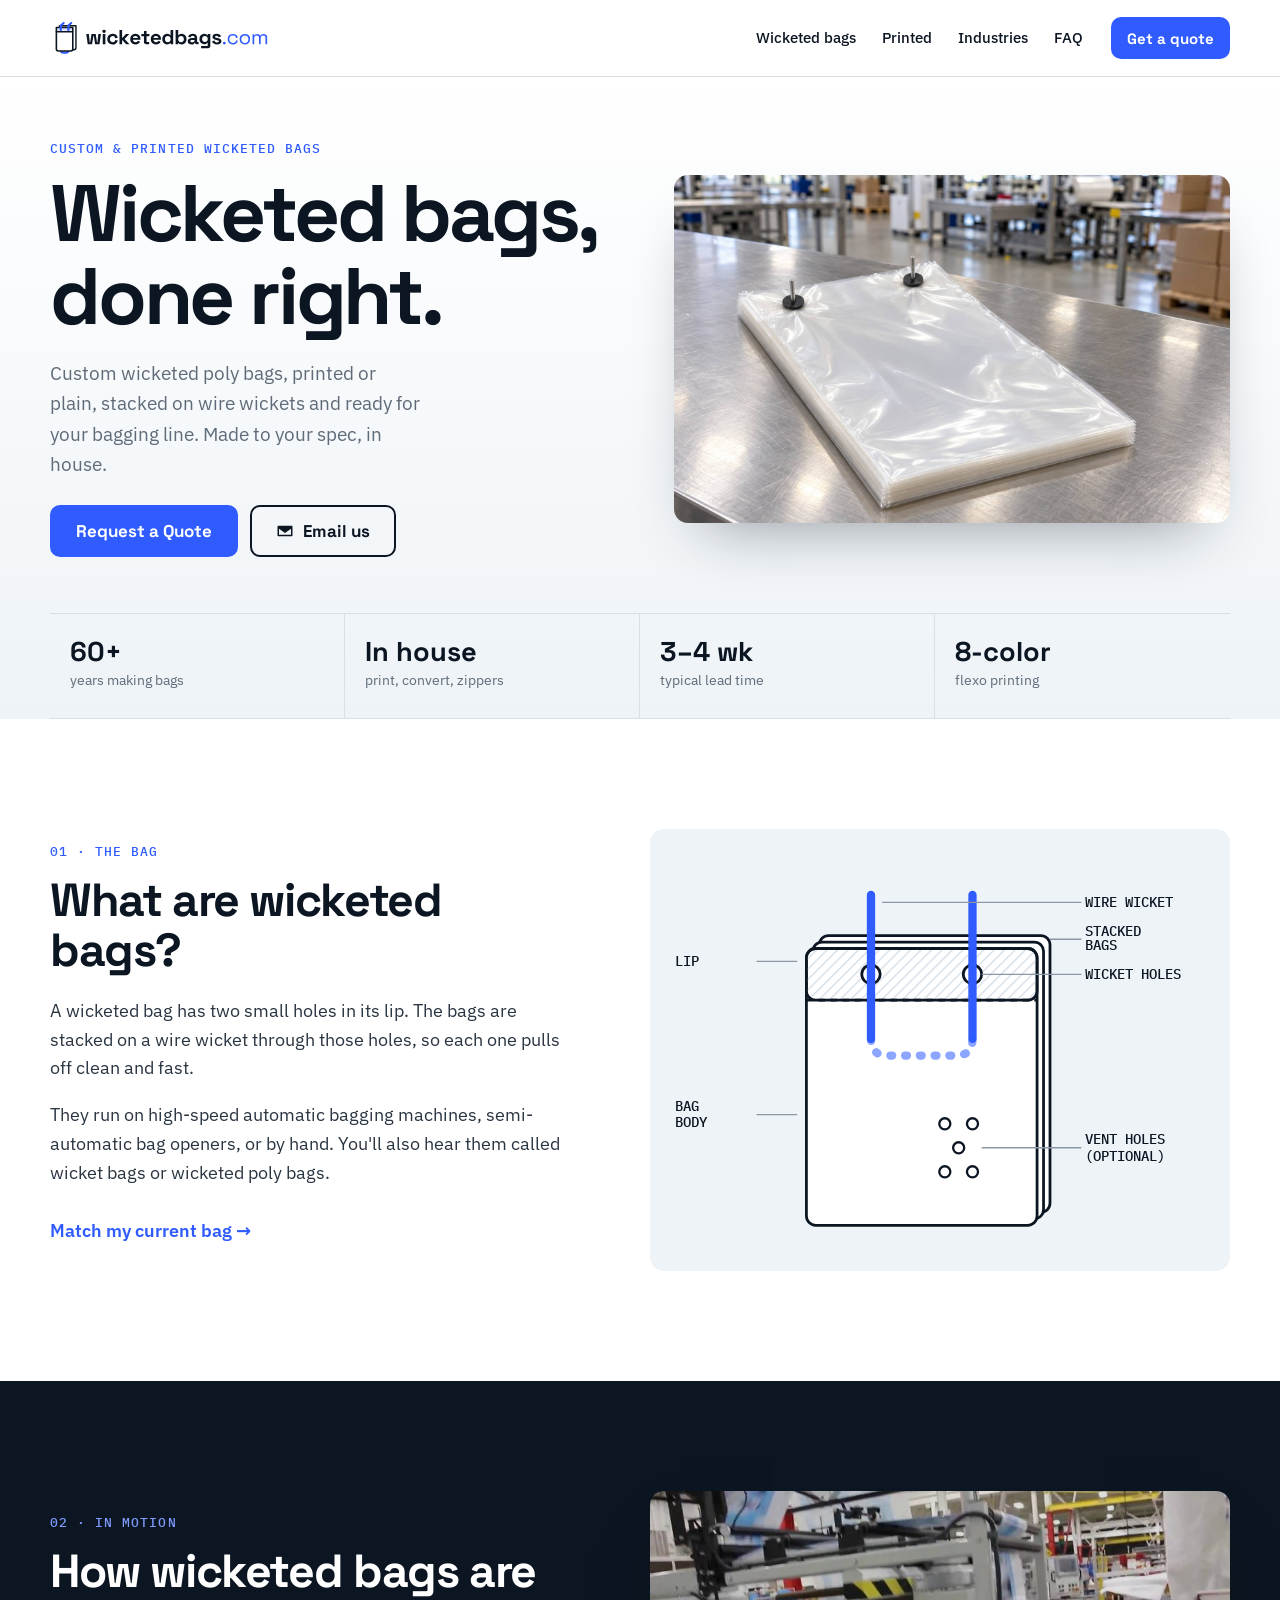
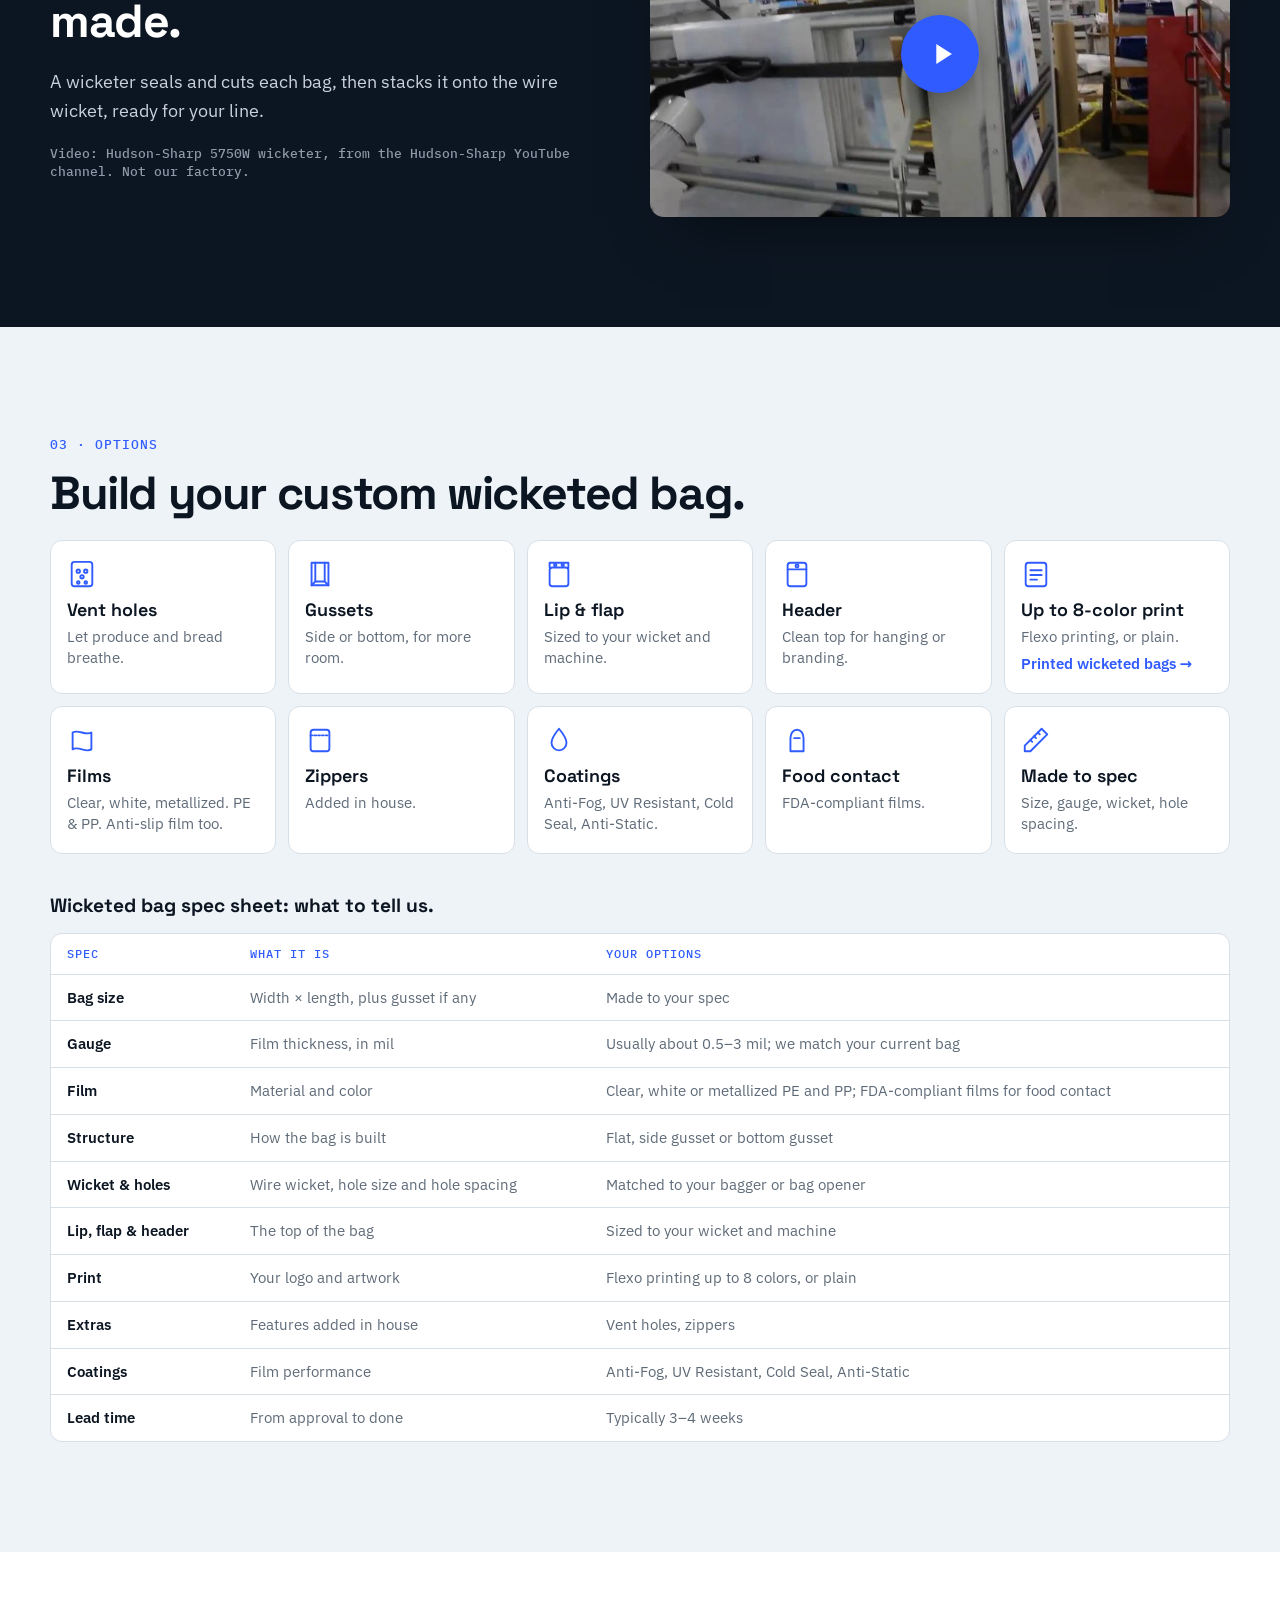
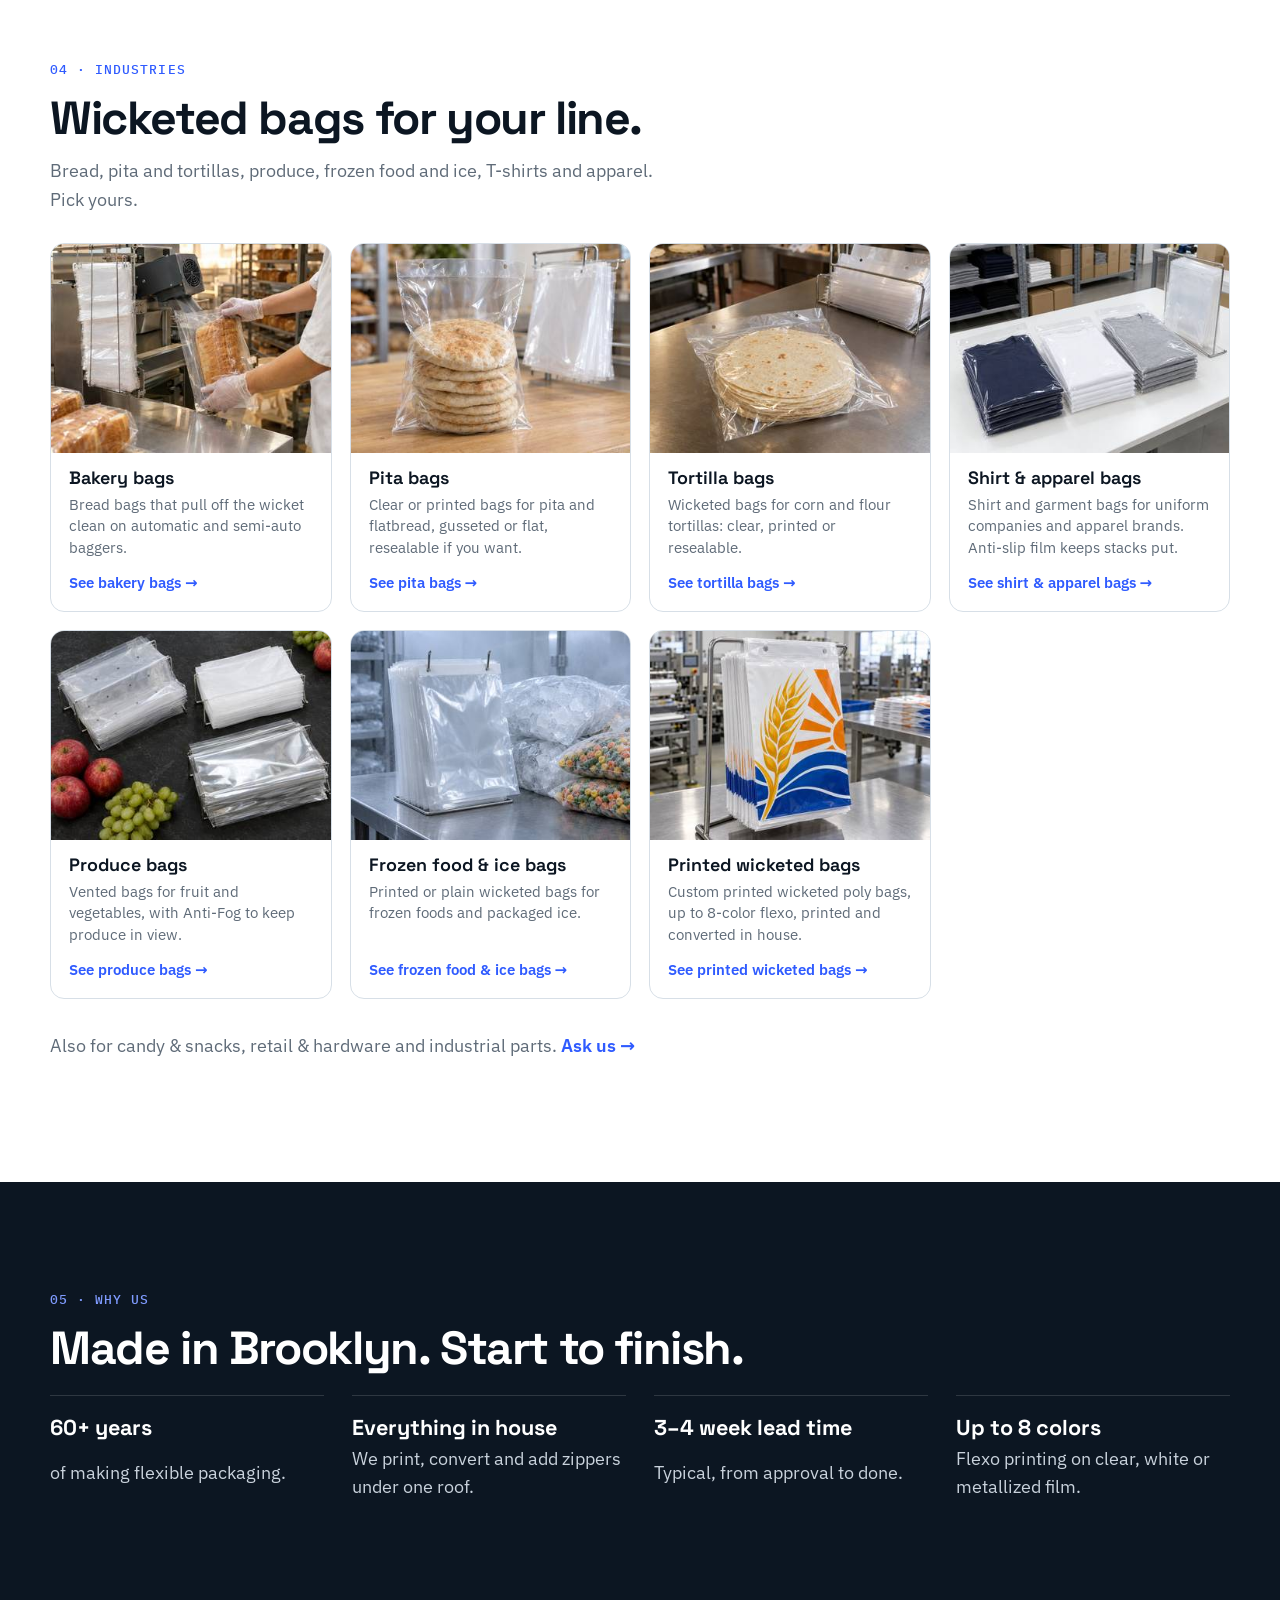
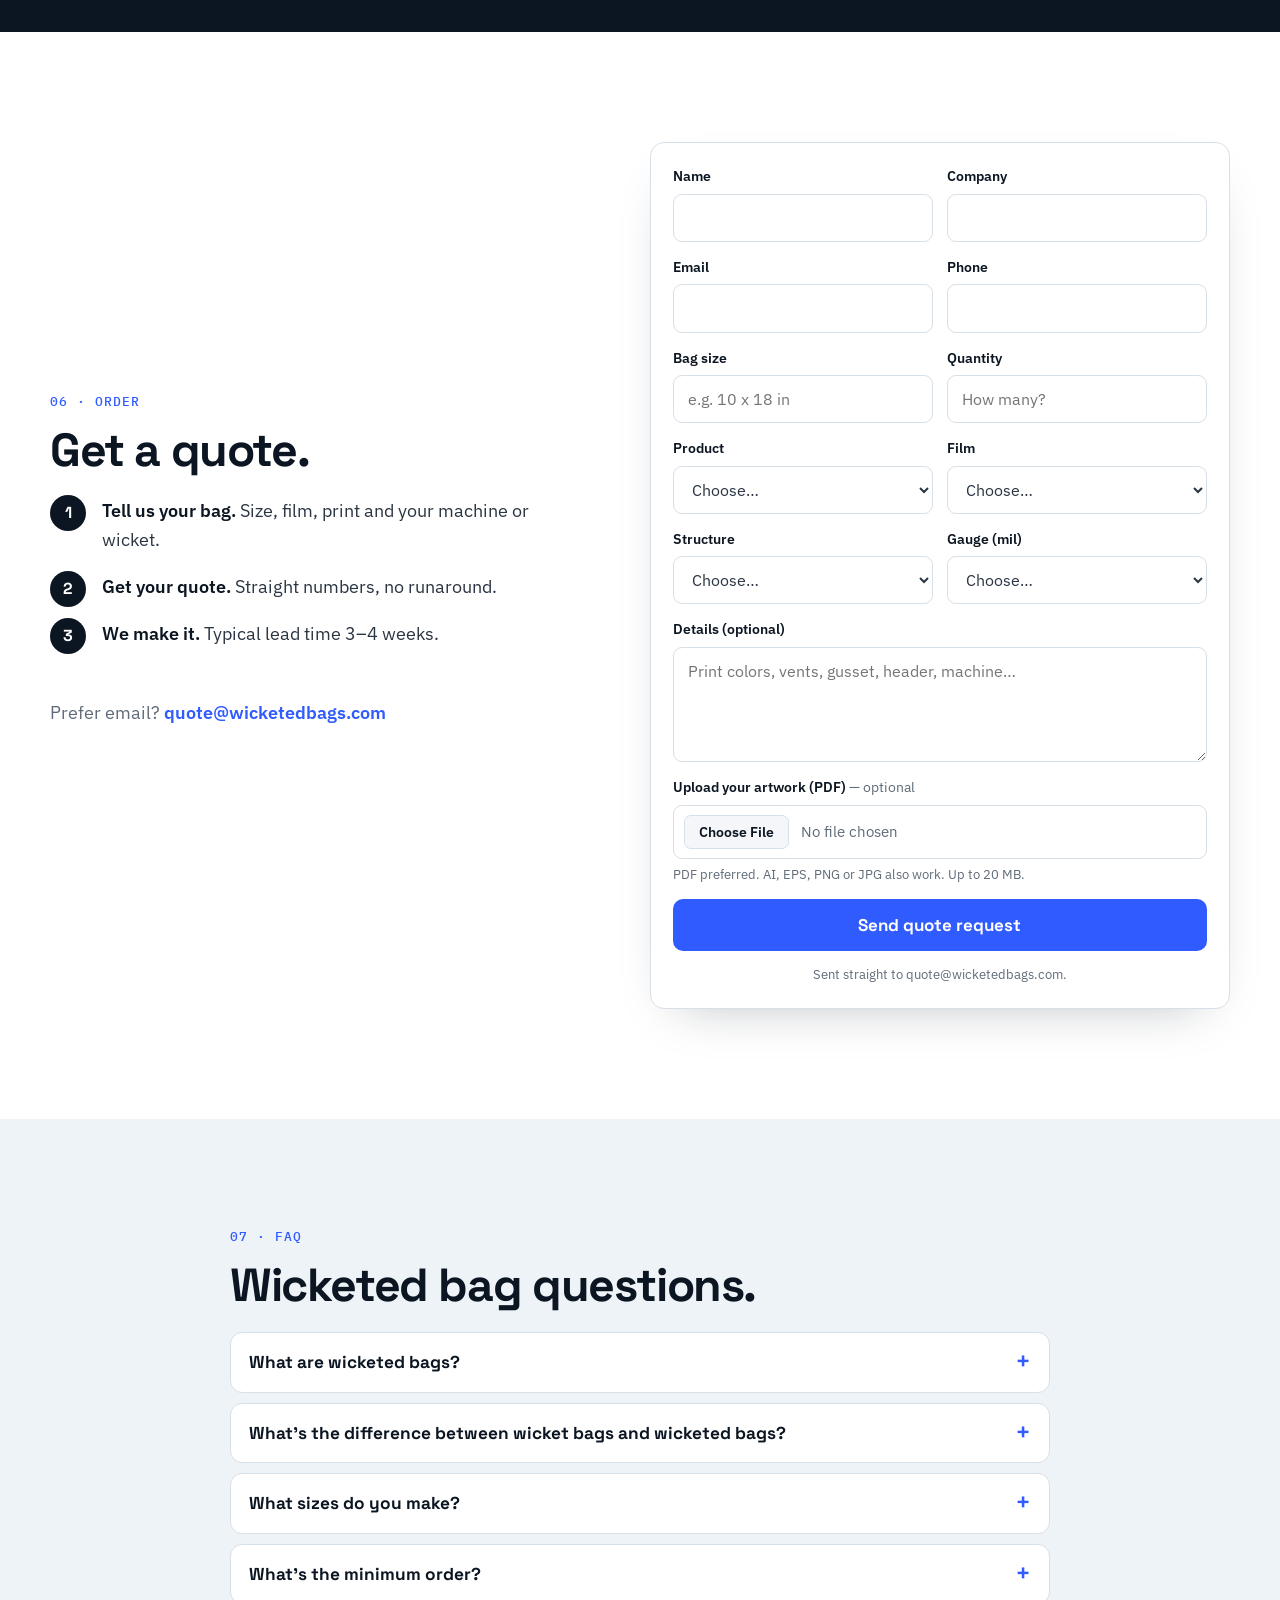
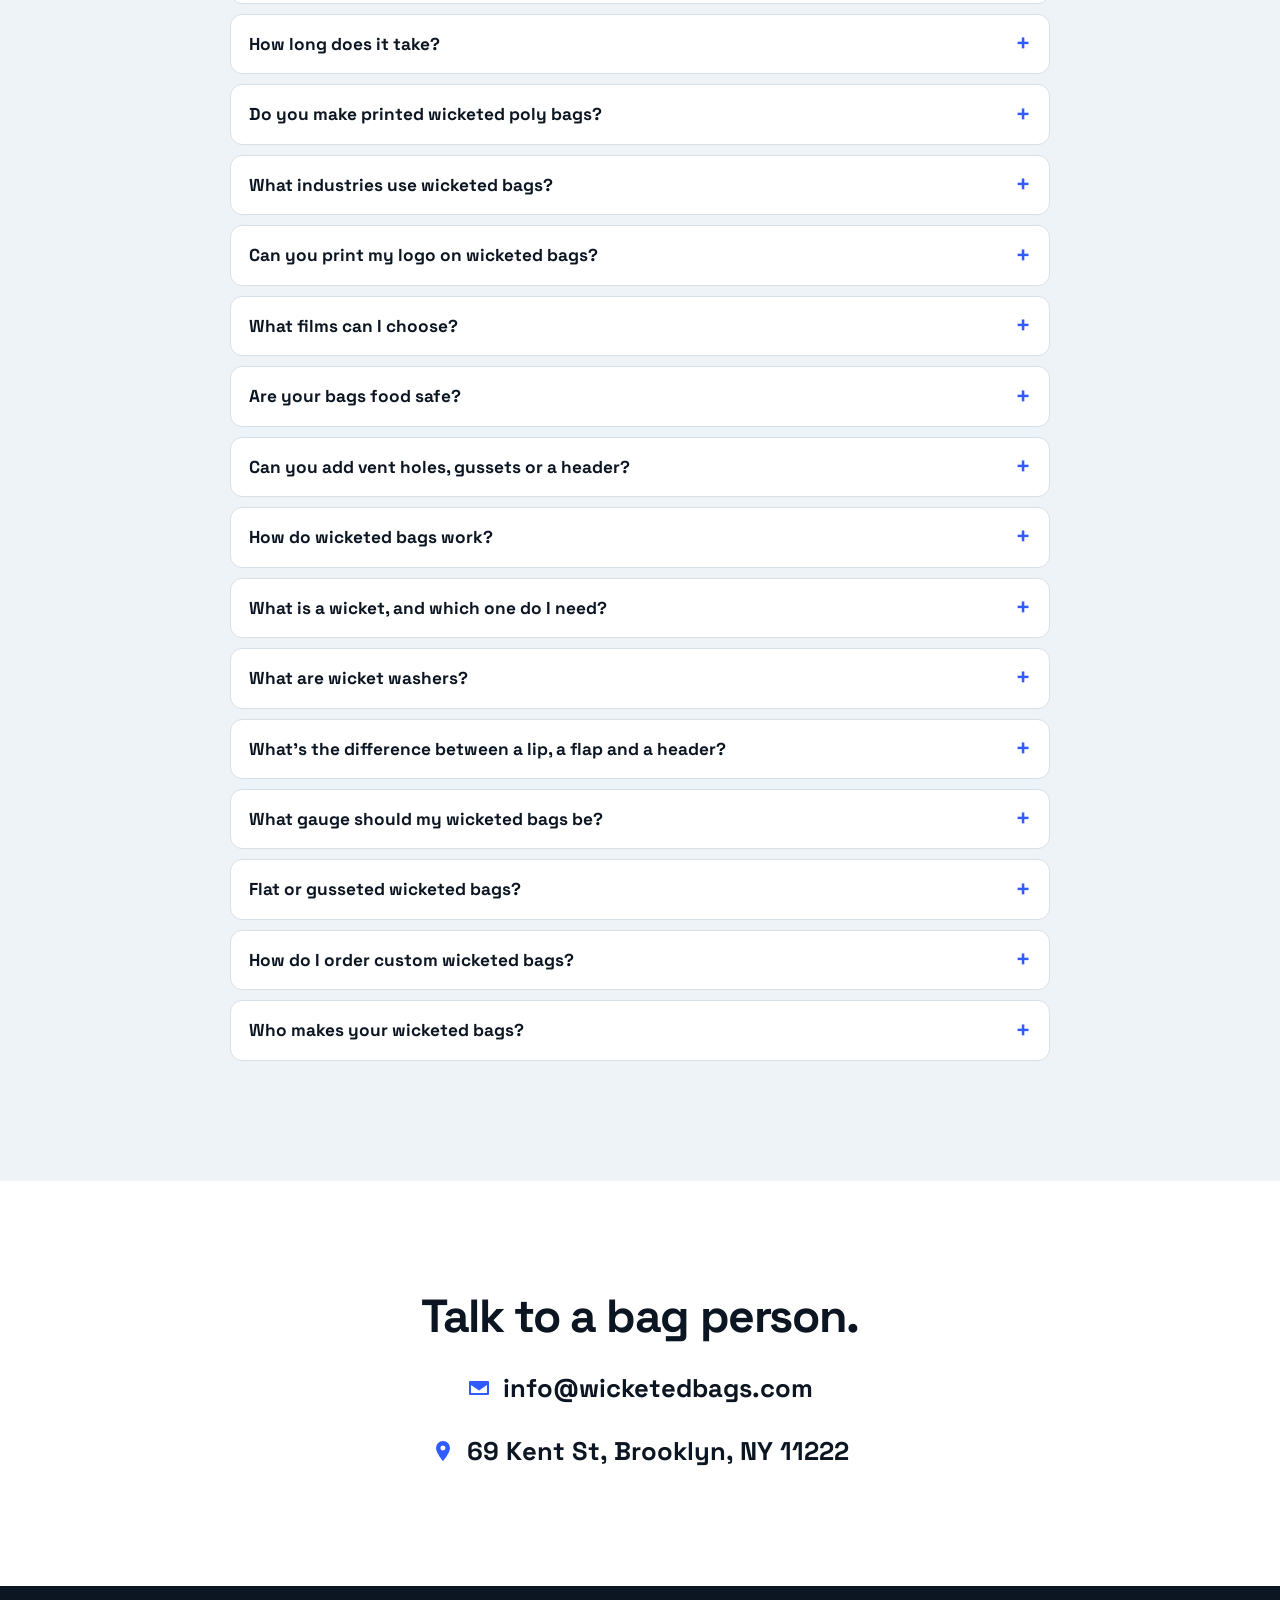
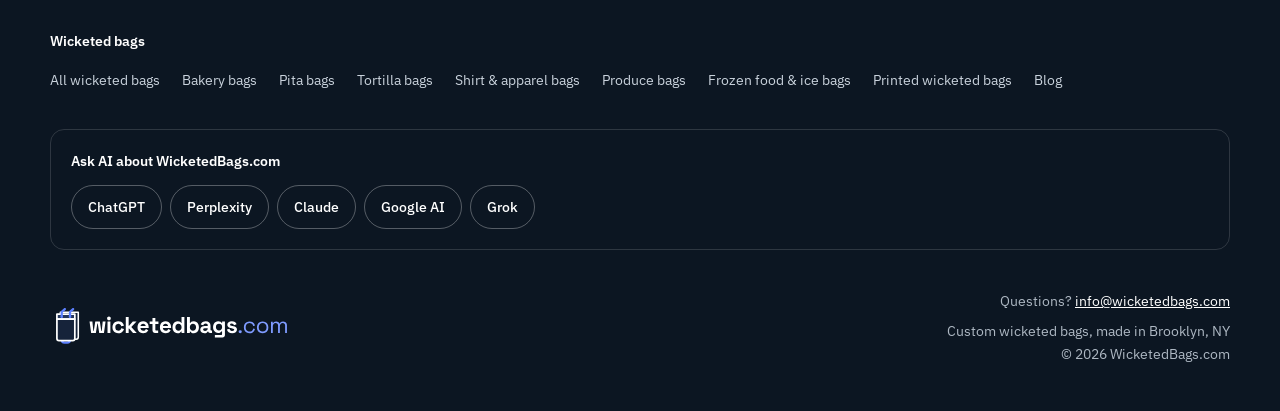
==== commit b989dffa: "Quote form: optional artwork upload; visit alerts" ====
--- a/index.html
+++ b/index.html
@@ -20,7 +20,232 @@
 <link rel="apple-touch-icon" href="apple-touch-icon.png">
 <link rel="preload" href="fonts/SpaceGrotesk-var.woff2" as="font" type="font/woff2" crossorigin>
 <link rel="stylesheet" href="styles.css">
-<script type="application/ld+json">{"@context": "https://schema.org", "@graph": [{"@type": "Organization", "@id": "https://wicketedbags.com/#org", "name": "WicketedBags.com", "url": "https://wicketedbags.com/", "logo": "https://wicketedbags.com/assets/logo.png", "slogan": "Wicketed bags, done right.", "email": "info@wicketedbags.com", "address": {"@type": "PostalAddress", "streetAddress": "69 Kent St", "addressLocality": "Brooklyn", "addressRegion": "NY", "postalCode": "11222", "addressCountry": "US"}, "contactPoint": {"@type": "ContactPoint", "email": "quote@wicketedbags.com", "contactType": "sales"}, "description": "Custom and printed wicketed poly bags, made to spec in house in Brooklyn, NY.", "areaServed": {"@type": "Country", "name": "United States"}, "knowsAbout": ["Wicketed bags", "Wicket bags", "Printed wicketed poly bags", "Bakery bags", "Produce bags", "Ice bags", "Flexographic printing"]}, {"@type": "WebSite", "@id": "https://wicketedbags.com/#site", "name": "WicketedBags.com", "url": "https://wicketedbags.com/", "publisher": {"@id": "https://wicketedbags.com/#org"}}, {"@type": "WebPage", "@id": "https://wicketedbags.com/#page", "url": "https://wicketedbags.com/", "name": "Wicketed Bags | Custom & Printed Wicketed Poly Bag Manufacturer", "description": "Wicketed bags made to spec in Brooklyn, NY. Custom and printed wicketed poly bags for bakery, pita, tortilla, produce, frozen food, ice and apparel. Up to 8-color print, 3–4 week lead time.", "isPartOf": {"@id": "https://wicketedbags.com/#site"}, "about": {"@id": "https://wicketedbags.com/#org"}, "primaryImageOfPage": "https://wicketedbags.com/assets/hero.jpg", "inLanguage": "en-US"}, {"@type": "Product", "name": "Custom wicketed bags", "description": "Custom printed and plain wicketed poly bags made to spec: clear, white and metallized PE and PP films, flexo printing up to 8 colors, vent holes, gussets, lip/flap, header, zippers and coatings. Made in Brooklyn, NY.", "brand": {"@id": "https://wicketedbags.com/#org"}, "manufacturer": {"@id": "https://wicketedbags.com/#org"}, "category": "Wicketed bags", "image": "https://wicketedbags.com/assets/hero.jpg", "alternateName": ["Printed wicketed bags", "Wicketed poly bags", "Wicket bags"], "@id": "https://wicketedbags.com/#product", "url": "https://wicketedbags.com/"}, {"@type": "FAQPage", "mainEntity": [{"@type": "Question", "name": "What are wicketed bags?", "acceptedAnswer": {"@type": "Answer", "text": "Poly bags with two small holes in the lip, stacked on a wire wicket. Each bag pulls off clean, so they load fast on automatic bagging machines, semi-automatic bag openers, or by hand."}}, {"@type": "Question", "name": "What's the difference between wicket bags and wicketed bags?", "acceptedAnswer": {"@type": "Answer", "text": "Nothing. Wicket bags, wicketed bags and wicketed poly bags are names for the same thing: bags stacked on a wire wicket for fast loading."}}, {"@type": "Question", "name": "What sizes do you make?", "acceptedAnswer": {"@type": "Answer", "text": "Made to your spec: bag size, gauge, wicket size and hole spacing. Send us your current bag or your machine's specs and we'll match it."}}, {"@type": "Question", "name": "What's the minimum order?", "acceptedAnswer": {"@type": "Answer", "text": "It depends on size, film and print. Ask us and we'll give you a straight answer with your quote."}}, {"@type": "Question", "name": "How long does it take?", "acceptedAnswer": {"@type": "Answer", "text": "Typical lead time is 3–4 weeks. Everything is made in house in Brooklyn, NY."}}, {"@type": "Question", "name": "Do you make printed wicketed poly bags?", "acceptedAnswer": {"@type": "Answer", "text": "Yes. Custom printed wicketed poly bags, flexo printed up to 8 colors on clear, white or metallized PE and PP film, then converted in house."}}, {"@type": "Question", "name": "What industries use wicketed bags?", "acceptedAnswer": {"@type": "Answer", "text": "Bakeries, pita and tortilla makers, produce packers, frozen food and ice, apparel and T-shirt companies, candy and snacks, retail, hardware and industrial parts."}}, {"@type": "Question", "name": "Can you print my logo on wicketed bags?", "acceptedAnswer": {"@type": "Answer", "text": "Yes. Flexo printing up to 8 colors, or plain bags with no print."}}, {"@type": "Question", "name": "What films can I choose?", "acceptedAnswer": {"@type": "Answer", "text": "Clear, white and metallized films, in PE and PP. Add coatings like Anti-Fog, UV Resistant, Cold Seal or Anti-Static."}}, {"@type": "Question", "name": "Are your bags food safe?", "acceptedAnswer": {"@type": "Answer", "text": "We use FDA-compliant films for food contact: bread, produce, frozen food, ice, candy and snacks."}}, {"@type": "Question", "name": "Can you add vent holes, gussets or a header?", "acceptedAnswer": {"@type": "Answer", "text": "Yes: vent holes, gussets, a lip or flap, a header, and zippers added in house."}}, {"@type": "Question", "name": "How do wicketed bags work?", "acceptedAnswer": {"@type": "Answer", "text": "The bags are stacked on a bent wire wicket that runs through two holes in each bag's lip. On a bagger, air blows the top bag open, the product goes in, and the filled bag tears off the wicket along a perforation, leaving the lip on the wire. The next bag is ready right behind it."}}, {"@type": "Question", "name": "What is a wicket, and which one do I need?", "acceptedAnswer": {"@type": "Answer", "text": "A wicket is the bent wire, usually U-shaped, that holds the stack together through the wicket holes. The wire, the hole size and the spacing between the holes have to match your bagging machine or bag opener. Send us your current bag or your machine's specs and we'll match them."}}, {"@type": "Question", "name": "What are wicket washers?", "acceptedAnswer": {"@type": "Answer", "text": "Washers slide onto the wicket wire in front of and behind the stack. They hold the bags snug so they don't slip or tear off the wire before they're used. Tell us what your line runs and we'll match the stack to it."}}, {"@type": "Question", "name": "What's the difference between a lip, a flap and a header?", "acceptedAnswer": {"@type": "Answer", "text": "The lip is the strip above the bag opening that carries the wicket holes, and it stays on the wicket when the bag tears off. A flap folds over the opening to close the bag. A header is a clean strip at the top of the bag for hanging or for branding."}}, {"@type": "Question", "name": "What gauge should my wicketed bags be?", "acceptedAnswer": {"@type": "Answer", "text": "Gauge is film thickness, measured in mil. Most wicketed bags run between about 0.5 and 3 mil: thinner for bread and produce, heavier for ice, frozen food and heavier products. Send your current bag and we'll match it, or ask and we'll suggest one."}}, {"@type": "Question", "name": "Flat or gusseted wicketed bags?", "acceptedAnswer": {"@type": "Answer", "text": "Flat bags work for most products. A side gusset or bottom gusset adds depth, so loaves, rolls and boxed or bulky items fit and stand better. We make all three."}}, {"@type": "Question", "name": "How do I order custom wicketed bags?", "acceptedAnswer": {"@type": "Answer", "text": "Fill in the quote form above, or email quote@wicketedbags.com with your bag size, quantity, product, film, structure and gauge. A sample of your current bag helps us match it exactly. We send your quote, you approve, and typical lead time is 3–4 weeks."}}, {"@type": "Question", "name": "Who makes your wicketed bags?", "acceptedAnswer": {"@type": "Answer", "text": "We do, in Brooklyn, NY, with 60+ years of making flexible packaging. Printing, bag making and wicketing all happen in house under one roof."}}], "@id": "https://wicketedbags.com/#faq"}]}</script>
+<script type="application/ld+json">
+{
+  "@context": "https://schema.org",
+  "@graph": [
+    {
+      "@type": "Organization",
+      "@id": "https://wicketedbags.com/#org",
+      "name": "WicketedBags.com",
+      "url": "https://wicketedbags.com/",
+      "logo": "https://wicketedbags.com/assets/logo.png",
+      "slogan": "Wicketed bags, done right.",
+      "email": "info@wicketedbags.com",
+      "address": {
+        "@type": "PostalAddress",
+        "streetAddress": "69 Kent St",
+        "addressLocality": "Brooklyn",
+        "addressRegion": "NY",
+        "postalCode": "11222",
+        "addressCountry": "US"
+      },
+      "contactPoint": {
+        "@type": "ContactPoint",
+        "email": "quote@wicketedbags.com",
+        "contactType": "sales"
+      },
+      "description": "Custom and printed wicketed poly bags, made to spec in house in Brooklyn, NY.",
+      "areaServed": {
+        "@type": "Country",
+        "name": "United States"
+      },
+      "knowsAbout": [
+        "Wicketed bags",
+        "Wicket bags",
+        "Printed wicketed poly bags",
+        "Bakery bags",
+        "Produce bags",
+        "Ice bags",
+        "Flexographic printing"
+      ]
+    },
+    {
+      "@type": "WebSite",
+      "@id": "https://wicketedbags.com/#site",
+      "name": "WicketedBags.com",
+      "url": "https://wicketedbags.com/",
+      "publisher": {
+        "@id": "https://wicketedbags.com/#org"
+      }
+    },
+    {
+      "@type": "WebPage",
+      "@id": "https://wicketedbags.com/#page",
+      "url": "https://wicketedbags.com/",
+      "name": "Wicketed Bags | Custom & Printed Wicketed Poly Bag Manufacturer",
+      "description": "Wicketed bags made to spec in Brooklyn, NY. Custom and printed wicketed poly bags for bakery, pita, tortilla, produce, frozen food, ice and apparel. Up to 8-color print, 3–4 week lead time.",
+      "isPartOf": {
+        "@id": "https://wicketedbags.com/#site"
+      },
+      "about": {
+        "@id": "https://wicketedbags.com/#org"
+      },
+      "primaryImageOfPage": "https://wicketedbags.com/assets/hero.jpg",
+      "inLanguage": "en-US"
+    },
+    {
+      "@type": "FAQPage",
+      "mainEntity": [
+        {
+          "@type": "Question",
+          "name": "What are wicketed bags?",
+          "acceptedAnswer": {
+            "@type": "Answer",
+            "text": "Poly bags with two small holes in the lip, stacked on a wire wicket. Each bag pulls off clean, so they load fast on automatic bagging machines, semi-automatic bag openers, or by hand."
+          }
+        },
+        {
+          "@type": "Question",
+          "name": "What's the difference between wicket bags and wicketed bags?",
+          "acceptedAnswer": {
+            "@type": "Answer",
+            "text": "Nothing. Wicket bags, wicketed bags and wicketed poly bags are names for the same thing: bags stacked on a wire wicket for fast loading."
+          }
+        },
+        {
+          "@type": "Question",
+          "name": "What sizes do you make?",
+          "acceptedAnswer": {
+            "@type": "Answer",
+            "text": "Made to your spec: bag size, gauge, wicket size and hole spacing. Send us your current bag or your machine's specs and we'll match it."
+          }
+        },
+        {
+          "@type": "Question",
+          "name": "What's the minimum order?",
+          "acceptedAnswer": {
+            "@type": "Answer",
+            "text": "It depends on size, film and print. Ask us and we'll give you a straight answer with your quote."
+          }
+        },
+        {
+          "@type": "Question",
+          "name": "How long does it take?",
+          "acceptedAnswer": {
+            "@type": "Answer",
+            "text": "Typical lead time is 3–4 weeks. Everything is made in house in Brooklyn, NY."
+          }
+        },
+        {
+          "@type": "Question",
+          "name": "Do you make printed wicketed poly bags?",
+          "acceptedAnswer": {
+            "@type": "Answer",
+            "text": "Yes. Custom printed wicketed poly bags, flexo printed up to 8 colors on clear, white or metallized PE and PP film, then converted in house."
+          }
+        },
+        {
+          "@type": "Question",
+          "name": "What industries use wicketed bags?",
+          "acceptedAnswer": {
+            "@type": "Answer",
+            "text": "Bakeries, pita and tortilla makers, produce packers, frozen food and ice, apparel and T-shirt companies, candy and snacks, retail, hardware and industrial parts."
+          }
+        },
+        {
+          "@type": "Question",
+          "name": "Can you print my logo on wicketed bags?",
+          "acceptedAnswer": {
+            "@type": "Answer",
+            "text": "Yes. Flexo printing up to 8 colors, or plain bags with no print."
+          }
+        },
+        {
+          "@type": "Question",
+          "name": "What films can I choose?",
+          "acceptedAnswer": {
+            "@type": "Answer",
+            "text": "Clear, white and metallized films, in PE and PP. Add coatings like Anti-Fog, UV Resistant, Cold Seal or Anti-Static."
+          }
+        },
+        {
+          "@type": "Question",
+          "name": "Are your bags food safe?",
+          "acceptedAnswer": {
+            "@type": "Answer",
+            "text": "We use FDA-compliant films for food contact: bread, produce, frozen food, ice, candy and snacks."
+          }
+        },
+        {
+          "@type": "Question",
+          "name": "Can you add vent holes, gussets or a header?",
+          "acceptedAnswer": {
+            "@type": "Answer",
+            "text": "Yes: vent holes, gussets, a lip or flap, a header, and zippers added in house."
+          }
+        },
+        {
+          "@type": "Question",
+          "name": "How do wicketed bags work?",
+          "acceptedAnswer": {
+            "@type": "Answer",
+            "text": "The bags are stacked on a bent wire wicket that runs through two holes in each bag's lip. On a bagger, air blows the top bag open, the product goes in, and the filled bag tears off the wicket along a perforation, leaving the lip on the wire. The next bag is ready right behind it."
+          }
+        },
+        {
+          "@type": "Question",
+          "name": "What is a wicket, and which one do I need?",
+          "acceptedAnswer": {
+            "@type": "Answer",
+            "text": "A wicket is the bent wire, usually U-shaped, that holds the stack together through the wicket holes. The wire, the hole size and the spacing between the holes have to match your bagging machine or bag opener. Send us your current bag or your machine's specs and we'll match them."
+          }
+        },
+        {
+          "@type": "Question",
+          "name": "What are wicket washers?",
+          "acceptedAnswer": {
+            "@type": "Answer",
+            "text": "Washers slide onto the wicket wire in front of and behind the stack. They hold the bags snug so they don't slip or tear off the wire before they're used. Tell us what your line runs and we'll match the stack to it."
+          }
+        },
+        {
+          "@type": "Question",
+          "name": "What's the difference between a lip, a flap and a header?",
+          "acceptedAnswer": {
+            "@type": "Answer",
+            "text": "The lip is the strip above the bag opening that carries the wicket holes, and it stays on the wicket when the bag tears off. A flap folds over the opening to close the bag. A header is a clean strip at the top of the bag for hanging or for branding."
+          }
+        },
+        {
+          "@type": "Question",
+          "name": "What gauge should my wicketed bags be?",
+          "acceptedAnswer": {
+            "@type": "Answer",
+            "text": "Gauge is film thickness, measured in mil. Most wicketed bags run between about 0.5 and 3 mil: thinner for bread and produce, heavier for ice, frozen food and heavier products. Send your current bag and we'll match it, or ask and we'll suggest one."
+          }
+        },
+        {
+          "@type": "Question",
+          "name": "Flat or gusseted wicketed bags?",
+          "acceptedAnswer": {
+            "@type": "Answer",
+            "text": "Flat bags work for most products. A side gusset or bottom gusset adds depth, so loaves, rolls and boxed or bulky items fit and stand better. We make all three."
+          }
+        },
+        {
+          "@type": "Question",
+          "name": "How do I order custom wicketed bags?",
+          "acceptedAnswer": {
+            "@type": "Answer",
+            "text": "Fill in the quote form above, or email quote@wicketedbags.com with your bag size, quantity, product, film, structure and gauge. A sample of your current bag helps us match it exactly. We send your quote, you approve, and typical lead time is 3–4 weeks."
+          }
+        },
+        {
+          "@type": "Question",
+          "name": "Who makes your wicketed bags?",
+          "acceptedAnswer": {
+            "@type": "Answer",
+            "text": "We do, in Brooklyn, NY, with 60+ years of making flexible packaging. Printing, bag making and wicketing all happen in house under one roof."
+          }
+        }
+      ],
+      "@id": "https://wicketedbags.com/#faq"
+    }
+  ]
+}
+</script>
+<script src="https://wicketedbags-visits.sites.tab.bot/v.js" defer></script>
 </head>
 <body>
 <a class="skip" href="#main">Skip to content</a>
@@ -143,7 +368,7 @@
    </ol>
    <!--@alt--><p class="alt">Prefer email? <a href="mailto:quote@wicketedbags.com?subject=Quote%20request">quote@wicketedbags.com</a></p><!--/@alt-->
   </div>
-  <form class="quote" id="quoteForm" action="https://api.web3forms.com/submit" method="post" data-to="quote@wicketedbags.com"><!--@form-hidden--><input type="hidden" name="access_key" value="6cf7631e-6976-4da2-b600-f38e5e8c095f"><input type="hidden" name="subject" value="Quote request from WicketedBags.com"><input type="hidden" name="from_name" value="WicketedBags.com"><input type="checkbox" name="botcheck" class="hp" tabindex="-1" autocomplete="off" aria-hidden="true"><!--/@form-hidden-->
+  <form class="quote" id="quoteForm" action="https://api.web3forms.com/submit" method="post" data-to="quote@wicketedbags.com" data-upload="https://wicketedbags-uploads.sites.tab.bot/upload"><!--@form-hidden--><input type="hidden" name="access_key" value="6cf7631e-6976-4da2-b600-f38e5e8c095f"><input type="hidden" name="subject" value="Quote request from WicketedBags.com"><input type="hidden" name="from_name" value="WicketedBags.com"><input type="checkbox" name="botcheck" class="hp" tabindex="-1" autocomplete="off" aria-hidden="true"><!--/@form-hidden-->
    <!--@form-fields-->
    <div class="row2"><label>Name<input name="name" autocomplete="name" required></label><label>Company<input name="company" autocomplete="organization" required></label></div>
    <div class="row2"><label>Email<input name="email" type="email" autocomplete="email" required></label><label>Phone<input name="phone" type="tel" autocomplete="tel" required></label></div>
@@ -151,6 +376,7 @@
    <div class="row2"><div class="fld"><label>Product<select name="product" required><option value="" disabled selected>Choose…</option><option>Not sure</option><option>Bakery &amp; bread bags</option><option>Pita bags</option><option>Tortilla bags</option><option>Shirt &amp; apparel bags</option><option>Produce bags</option><option>Frozen food &amp; ice bags</option><option>Printed wicketed bags</option><option>Candy &amp; snacks</option><option>Retail &amp; hardware</option><option>Industrial parts</option><option>Other</option></select></label><label class="other" data-for="product" hidden>Type the product<input name="product_other" maxlength="120" disabled></label></div><div class="fld"><label>Film<select name="film" required><option value="" disabled selected>Choose…</option><option>Clear</option><option>Natural</option><option>White</option><option>Metallized</option><option>Other</option></select></label><label class="other" data-for="film" hidden>Type the film<input name="film_other" maxlength="120" disabled></label></div></div>
    <div class="row2"><div class="fld"><label>Structure<select name="structure" required><option value="" disabled selected>Choose…</option><option>Flat</option><option>Side gusset</option><option>Bottom gusset</option><option>Other</option></select></label><label class="other" data-for="structure" hidden>Type the structure<input name="structure_other" maxlength="120" disabled></label></div><div class="fld"><label>Gauge (mil)<select name="gauge" required><option value="" disabled selected>Choose…</option><option>0.5 mil</option><option>0.75 mil</option><option>1 mil</option><option>1.25 mil</option><option>1.5 mil</option><option>2 mil</option><option>3 mil</option><option>Other</option></select></label><label class="other" data-for="gauge" hidden>Type the gauge<input name="gauge_other" maxlength="120" disabled></label></div></div>
    <label>Details (optional)<textarea name="details" rows="4" placeholder="Print colors, vents, gusset, header, machine…"></textarea></label>
+   <label class="file"><span>Upload your artwork (PDF) <span class="opt">— optional</span></span><input type="file" name="artwork" accept=".pdf,.ai,.eps,.png,.jpg,.jpeg,application/pdf,application/postscript,image/png,image/jpeg"><span class="hint">PDF preferred. AI, EPS, PNG or JPG also work. Up to 20 MB.</span></label>
    <!--/@form-fields-->
    <button class="btn" type="submit">Send quote request</button>
    <p class="note">Sent straight to quote@wicketedbags.com.</p>
--- a/styles.css
+++ b/styles.css
@@ -80,6 +80,11 @@
 .quote .other[hidden]{display:none}
 .quote input.bad,.quote select.bad{border-color:#d92d20;box-shadow:0 0 0 3px rgba(217,45,32,.14)}
 .quote .req-msg{color:#b42318;font-size:13px;font-weight:600}
+.quote label.file .opt{font-weight:400;color:var(--muted)}
+.quote label.file input[type=file]{padding:9px 10px;font-size:15px;cursor:pointer;color:var(--muted)}
+.quote label.file input[type=file]::file-selector-button{font:600 14px/1 "IBM Plex Sans",sans-serif;margin-right:12px;padding:9px 14px;border:1.5px solid var(--line);border-radius:7px;background:#f4f6f9;color:var(--ink);cursor:pointer}
+.quote label.file .hint{font-weight:400;font-size:13px;color:var(--muted)}
+.quote input[type=file].bad{border-color:#d92d20;box-shadow:0 0 0 3px rgba(217,45,32,.14)}
 .note{margin:0;font-size:13px;color:var(--muted);text-align:center}
 .faq details{background:#fff;border:1px solid var(--line);border-radius:12px;margin-bottom:10px}
 .faq summary{cursor:pointer;list-style:none;padding:18px 52px 18px 18px;font:750 1.08rem/1.3 "Space Grotesk",sans-serif;color:var(--ink);position:relative}
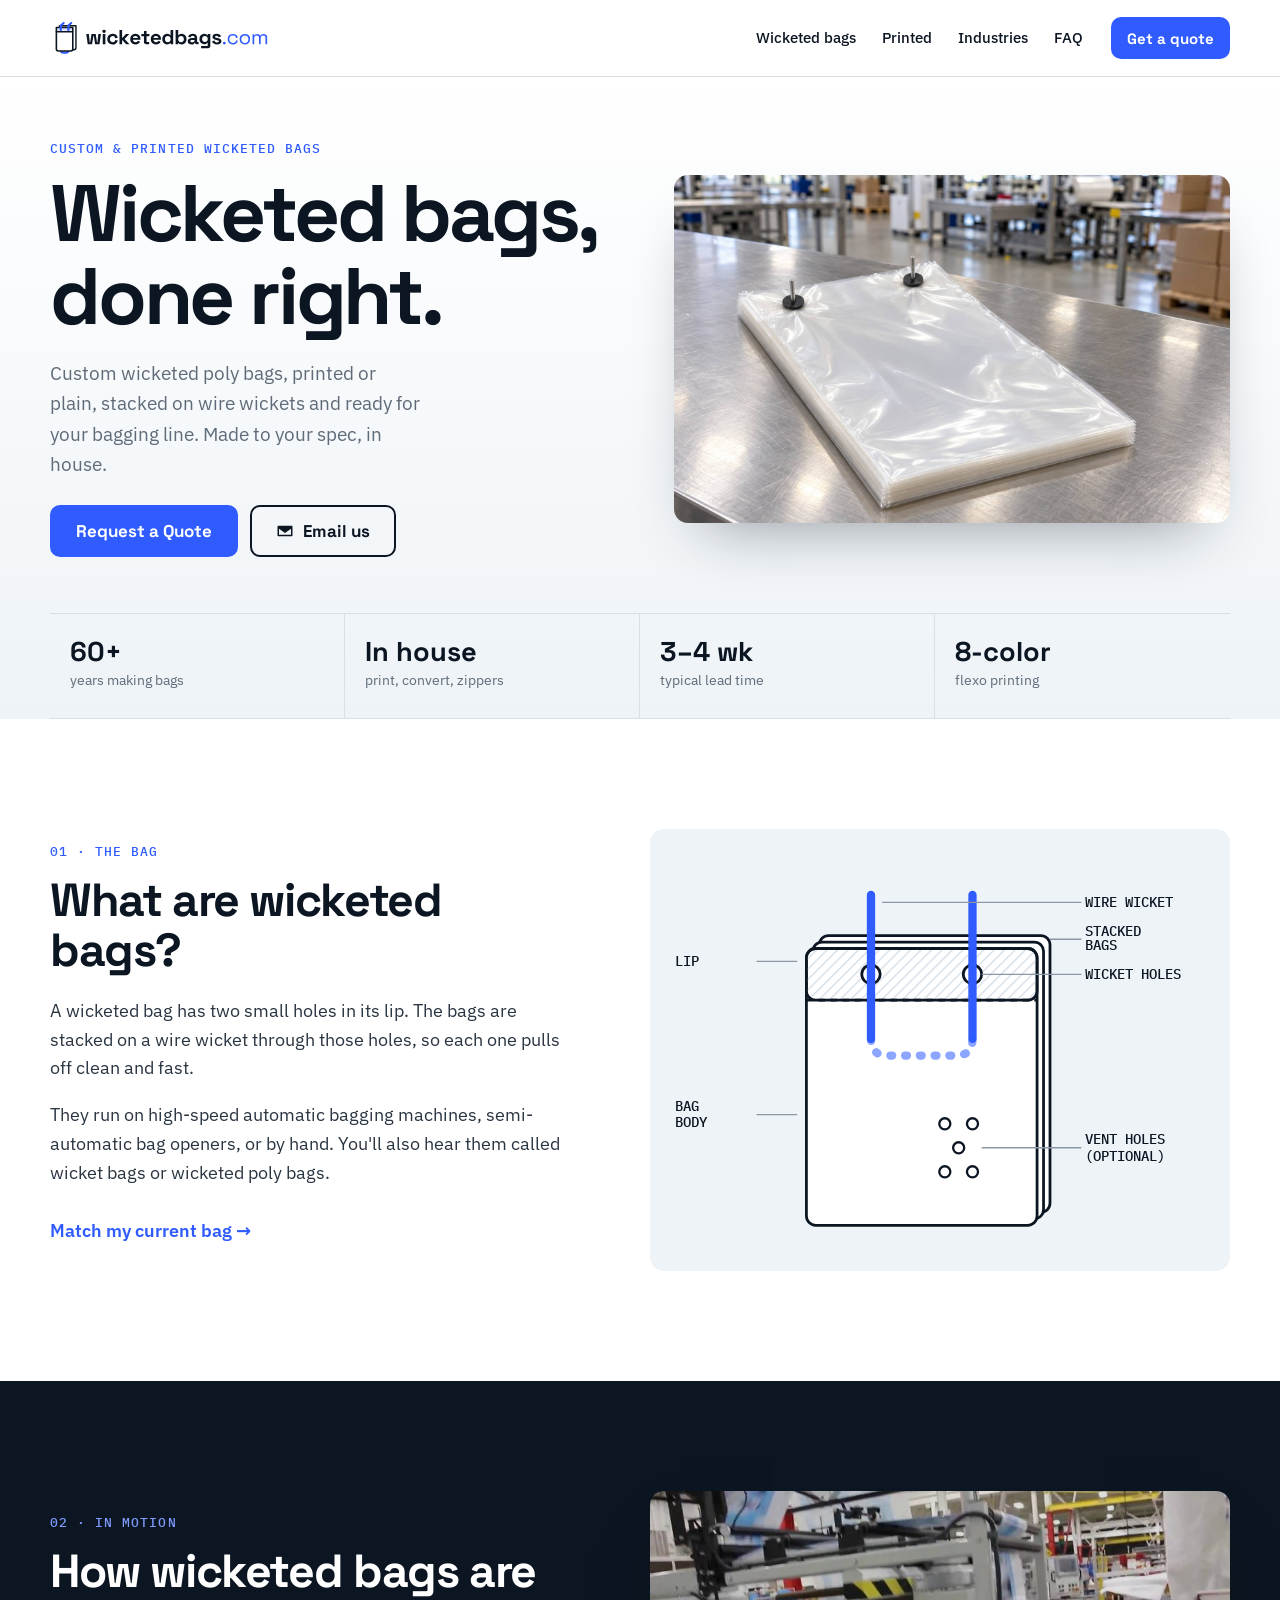
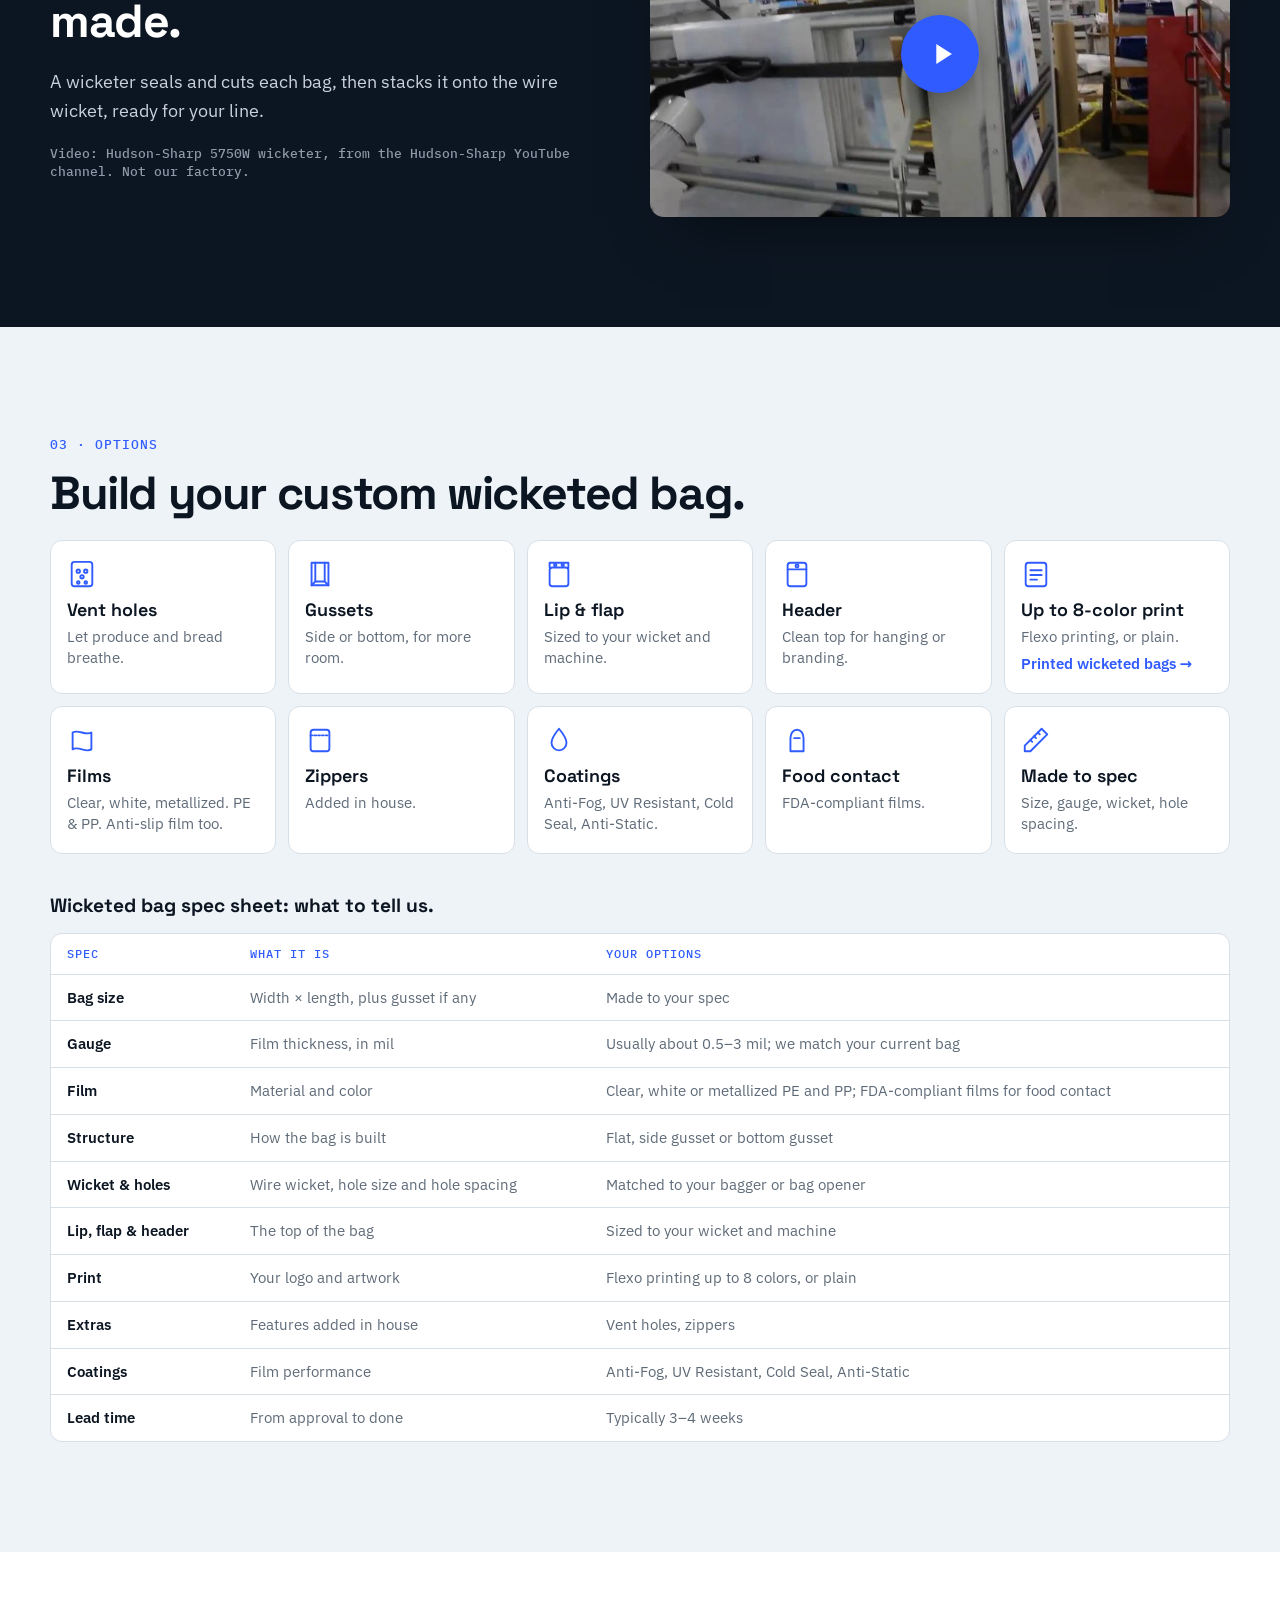
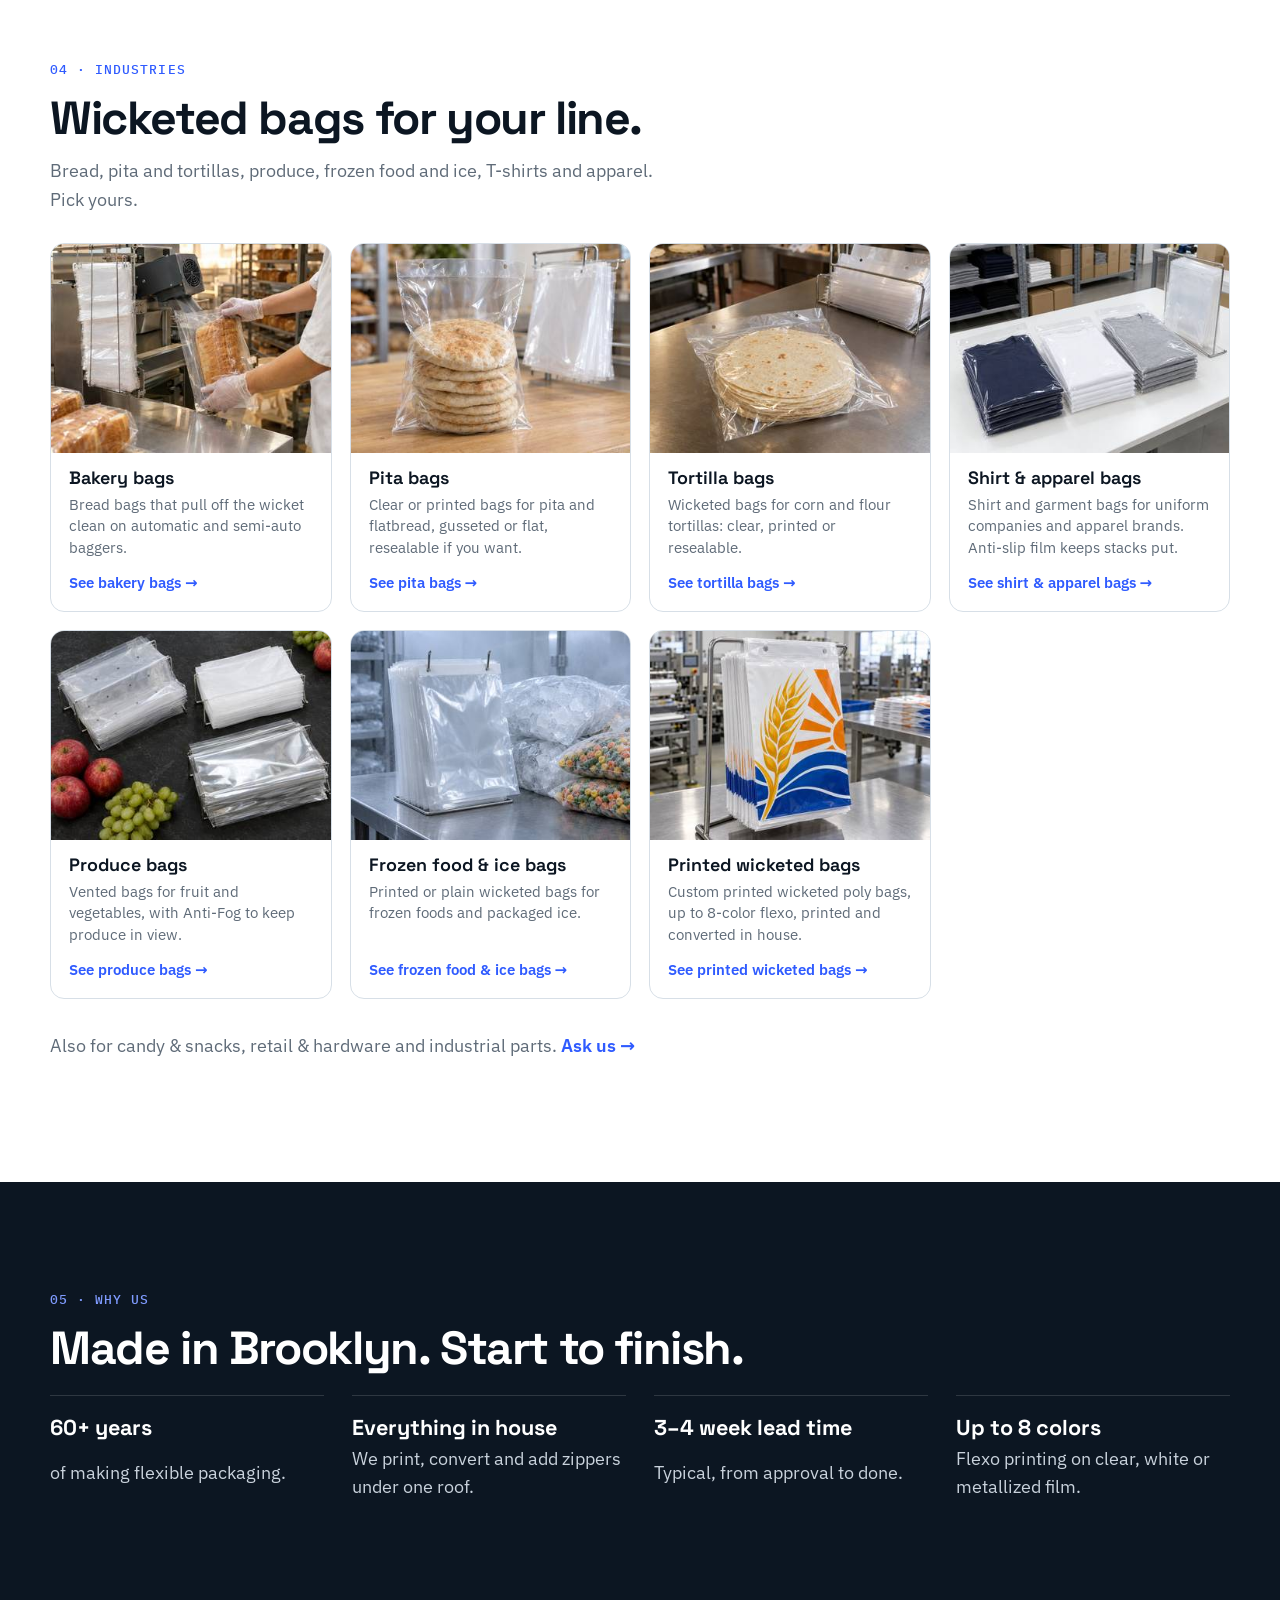
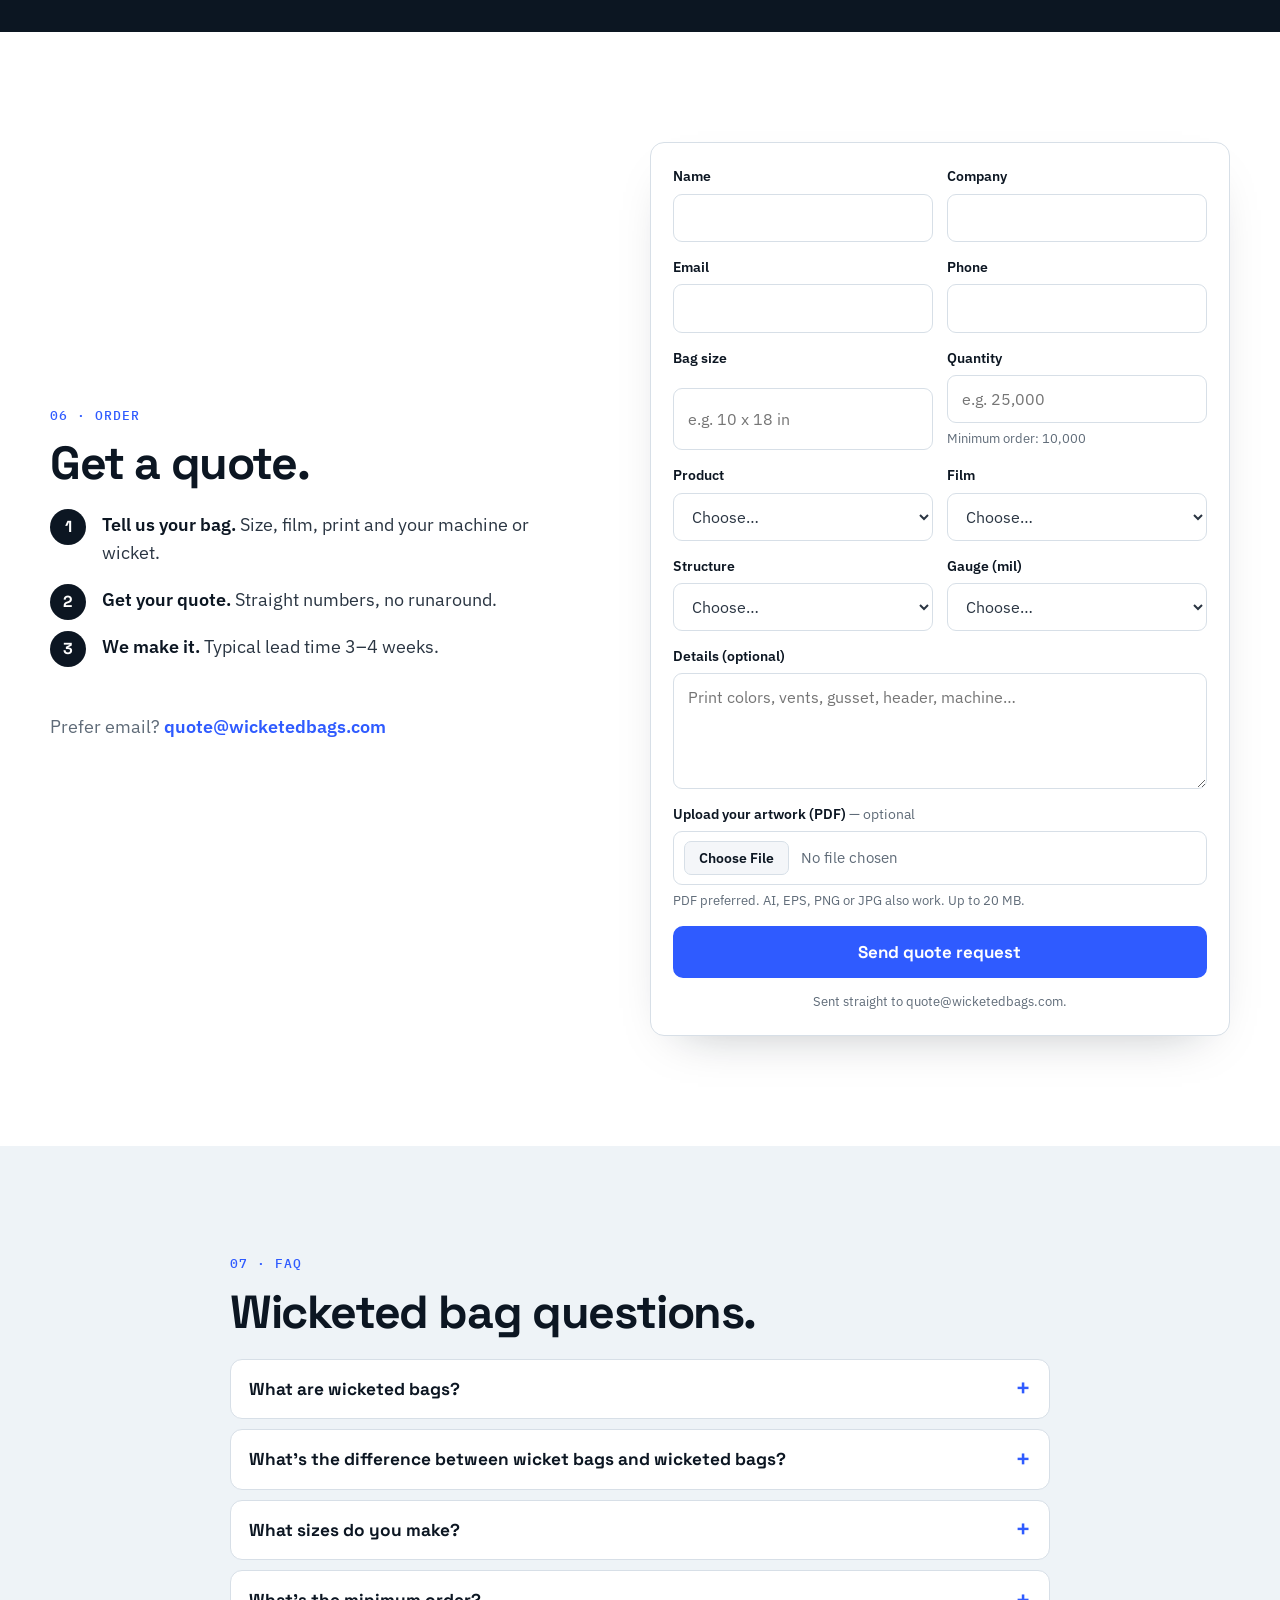
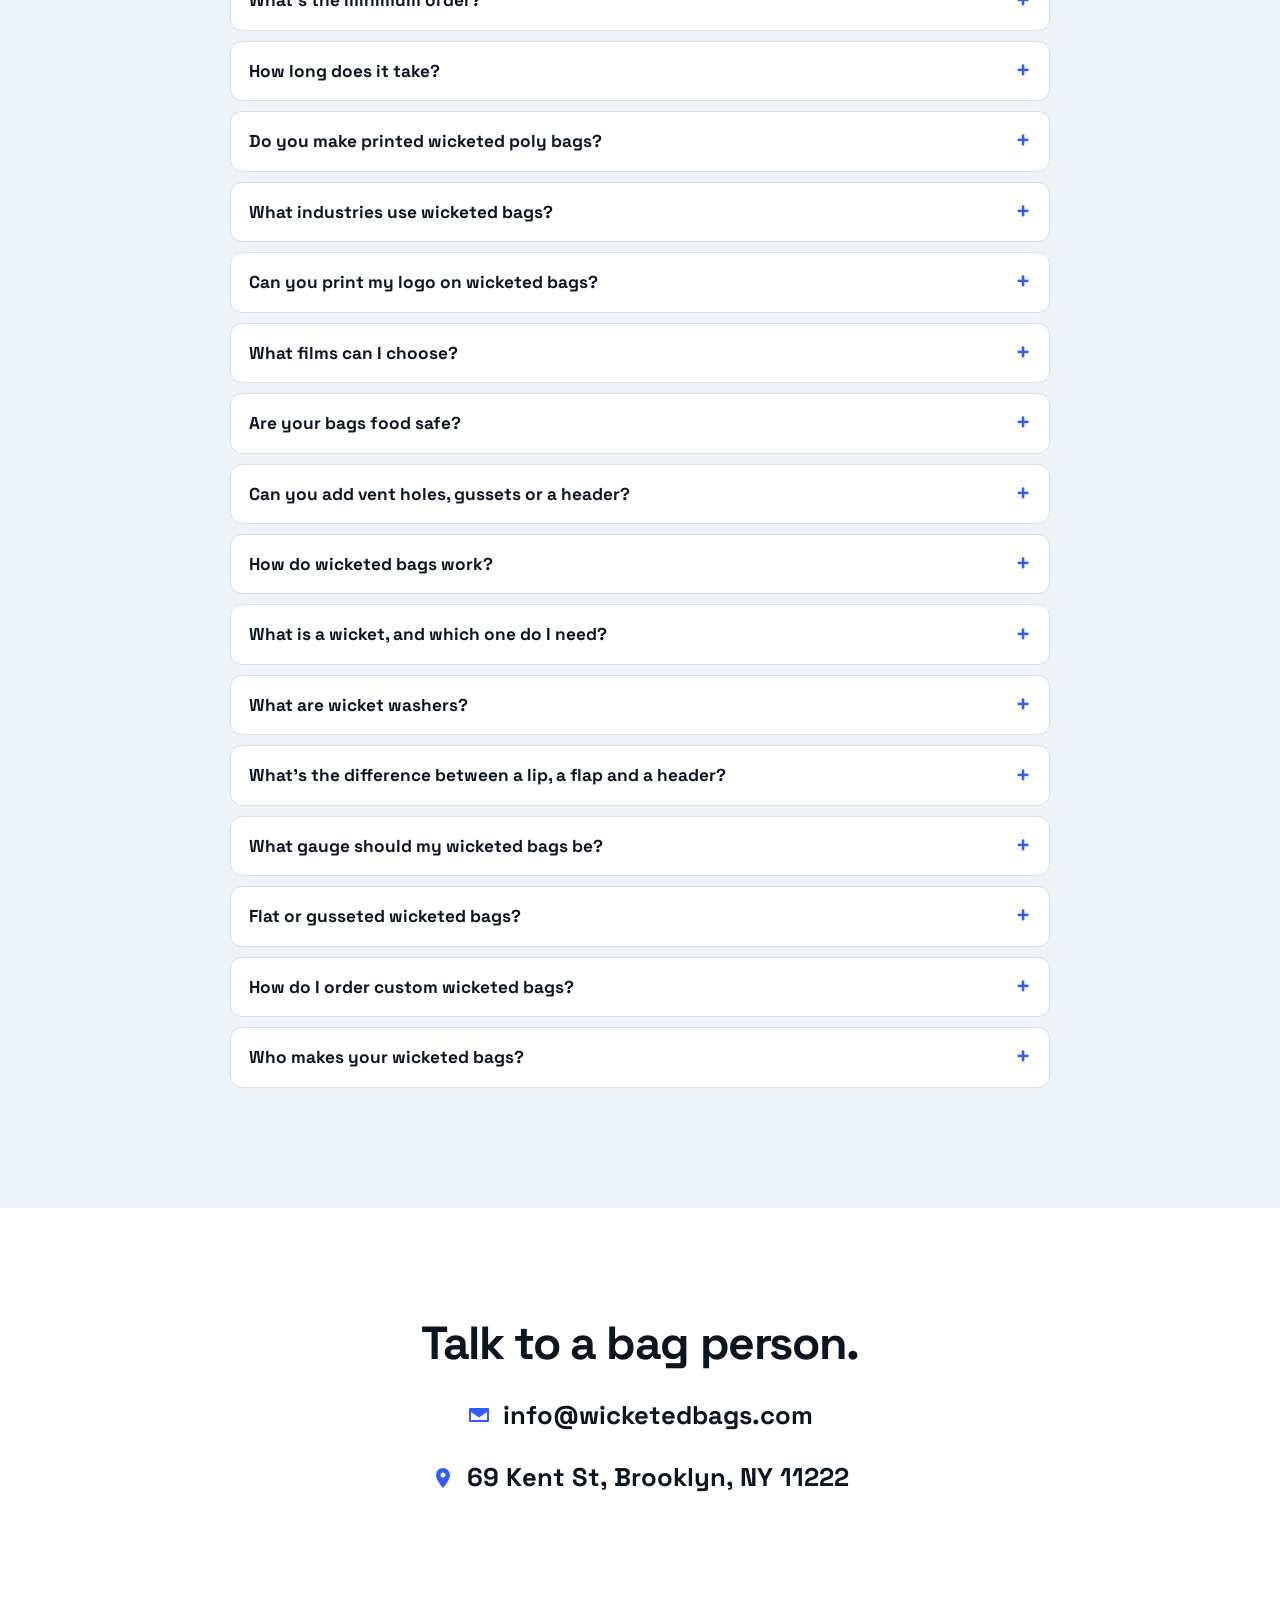
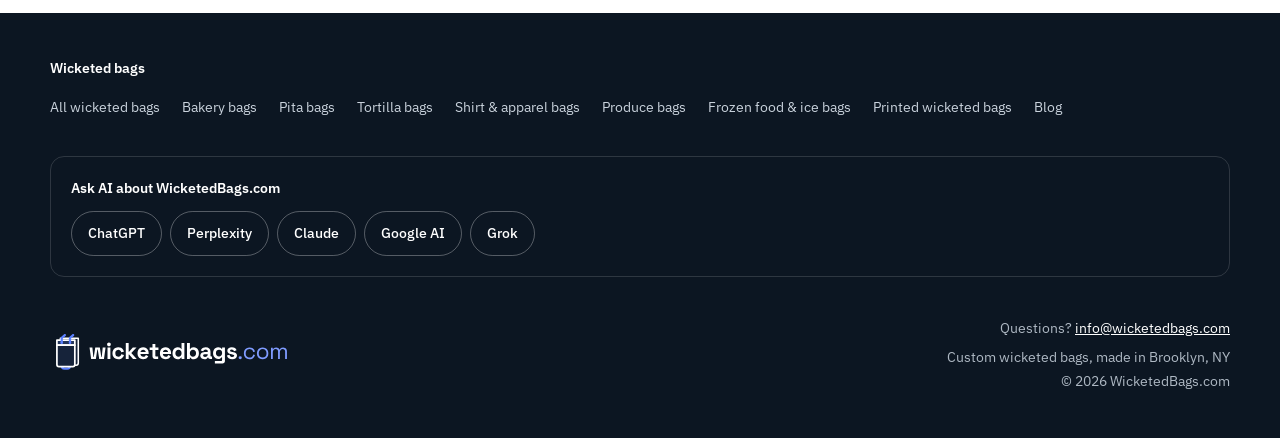
==== commit 0515a95d: "Quote form: minimum order 10,000" ====
--- a/index.html
+++ b/index.html
@@ -116,7 +116,7 @@
           "name": "What's the minimum order?",
           "acceptedAnswer": {
             "@type": "Answer",
-            "text": "It depends on size, film and print. Ask us and we'll give you a straight answer with your quote."
+            "text": "Our minimum order is 10,000 bags."
           }
         },
         {
@@ -372,7 +372,7 @@
    <!--@form-fields-->
    <div class="row2"><label>Name<input name="name" autocomplete="name" required></label><label>Company<input name="company" autocomplete="organization" required></label></div>
    <div class="row2"><label>Email<input name="email" type="email" autocomplete="email" required></label><label>Phone<input name="phone" type="tel" autocomplete="tel" required></label></div>
-   <div class="row2"><label>Bag size<input name="size" placeholder="e.g. 10 x 18 in" required></label><label>Quantity<input name="qty" placeholder="How many?" required></label></div>
+   <div class="row2"><label>Bag size<input name="size" placeholder="e.g. 10 x 18 in" required></label><label>Quantity<input name="qty" placeholder="e.g. 25,000" inputmode="numeric" min="10000" data-moq="10000" aria-describedby="qty-hint" required><span class="hint" id="qty-hint">Minimum order: 10,000</span></label></div>
    <div class="row2"><div class="fld"><label>Product<select name="product" required><option value="" disabled selected>Choose…</option><option>Not sure</option><option>Bakery &amp; bread bags</option><option>Pita bags</option><option>Tortilla bags</option><option>Shirt &amp; apparel bags</option><option>Produce bags</option><option>Frozen food &amp; ice bags</option><option>Printed wicketed bags</option><option>Candy &amp; snacks</option><option>Retail &amp; hardware</option><option>Industrial parts</option><option>Other</option></select></label><label class="other" data-for="product" hidden>Type the product<input name="product_other" maxlength="120" disabled></label></div><div class="fld"><label>Film<select name="film" required><option value="" disabled selected>Choose…</option><option>Clear</option><option>Natural</option><option>White</option><option>Metallized</option><option>Other</option></select></label><label class="other" data-for="film" hidden>Type the film<input name="film_other" maxlength="120" disabled></label></div></div>
    <div class="row2"><div class="fld"><label>Structure<select name="structure" required><option value="" disabled selected>Choose…</option><option>Flat</option><option>Side gusset</option><option>Bottom gusset</option><option>Other</option></select></label><label class="other" data-for="structure" hidden>Type the structure<input name="structure_other" maxlength="120" disabled></label></div><div class="fld"><label>Gauge (mil)<select name="gauge" required><option value="" disabled selected>Choose…</option><option>0.5 mil</option><option>0.75 mil</option><option>1 mil</option><option>1.25 mil</option><option>1.5 mil</option><option>2 mil</option><option>3 mil</option><option>Other</option></select></label><label class="other" data-for="gauge" hidden>Type the gauge<input name="gauge_other" maxlength="120" disabled></label></div></div>
    <label>Details (optional)<textarea name="details" rows="4" placeholder="Print colors, vents, gusset, header, machine…"></textarea></label>
@@ -388,7 +388,7 @@
  <div class="wrap narrow">
   <p class="kicker">07 · FAQ</p>
   <h2>Wicketed bag questions.</h2>
-  <div class="faq"><details><summary>What are wicketed bags?</summary><p>Poly bags with two small holes in the lip, stacked on a wire wicket. Each bag pulls off clean, so they load fast on automatic bagging machines, semi-automatic bag openers, or by hand.</p></details><details><summary>What's the difference between wicket bags and wicketed bags?</summary><p>Nothing. Wicket bags, wicketed bags and wicketed poly bags are names for the same thing: bags stacked on a wire wicket for fast loading.</p></details><details><summary>What sizes do you make?</summary><p>Made to your spec: bag size, gauge, wicket size and hole spacing. Send us your current bag or your machine's specs and we'll match it.</p></details><details><summary>What's the minimum order?</summary><p>It depends on size, film and print. Ask us and we'll give you a straight answer with your quote.</p></details><details><summary>How long does it take?</summary><p>Typical lead time is 3–4 weeks. Everything is made in house in Brooklyn, NY.</p></details><details><summary>Do you make printed wicketed poly bags?</summary><p>Yes. <a href="printed-wicketed-bags/">Custom printed wicketed poly bags</a>, flexo printed up to 8 colors on clear, white or metallized PE and PP film, then converted in house.</p></details><details><summary>What industries use wicketed bags?</summary><p><a href="bakery-bags/">Bakeries</a>, <a href="pita-bags/">pita</a> and <a href="tortilla-bags/">tortilla</a> makers, <a href="produce-bags/">produce packers</a>, <a href="frozen-food-bags/">frozen food and ice</a>, <a href="apparel-bags/">apparel and T-shirt companies</a>, candy and snacks, retail, hardware and industrial parts.</p></details><details><summary>Can you print my logo on wicketed bags?</summary><p>Yes. Flexo printing up to 8 colors, or plain bags with no print.</p></details><details><summary>What films can I choose?</summary><p>Clear, white and metallized films, in PE and PP. Add coatings like Anti-Fog, UV Resistant, Cold Seal or Anti-Static.</p></details><details><summary>Are your bags food safe?</summary><p>We use FDA-compliant films for food contact: bread, produce, frozen food, ice, candy and snacks.</p></details><details><summary>Can you add vent holes, gussets or a header?</summary><p>Yes: vent holes, gussets, a lip or flap, a header, and zippers added in house.</p></details><details><summary>How do wicketed bags work?</summary><p>The bags are stacked on a bent wire wicket that runs through two holes in each bag's lip. On a bagger, air blows the top bag open, the product goes in, and the filled bag tears off the wicket along a perforation, leaving the lip on the wire. The next bag is ready right behind it.</p></details><details><summary>What is a wicket, and which one do I need?</summary><p>A wicket is the bent wire, usually U-shaped, that holds the stack together through the wicket holes. The wire, the hole size and the spacing between the holes have to match your bagging machine or bag opener. Send us your current bag or your machine's specs and we'll match them.</p></details><details><summary>What are wicket washers?</summary><p>Washers slide onto the wicket wire in front of and behind the stack. They hold the bags snug so they don't slip or tear off the wire before they're used. Tell us what your line runs and we'll match the stack to it.</p></details><details><summary>What's the difference between a lip, a flap and a header?</summary><p>The lip is the strip above the bag opening that carries the wicket holes, and it stays on the wicket when the bag tears off. A flap folds over the opening to close the bag. A header is a clean strip at the top of the bag for hanging or for branding.</p></details><details><summary>What gauge should my wicketed bags be?</summary><p>Gauge is film thickness, measured in mil. Most wicketed bags run between about 0.5 and 3 mil: thinner for bread and produce, heavier for ice, frozen food and heavier products. Send your current bag and we'll match it, or ask and we'll suggest one.</p></details><details><summary>Flat or gusseted wicketed bags?</summary><p>Flat bags work for most products. A side gusset or bottom gusset adds depth, so loaves, rolls and boxed or bulky items fit and stand better. We make all three.</p></details><details><summary>How do I order custom wicketed bags?</summary><p>Fill in the quote form above, or email quote@wicketedbags.com with your bag size, quantity, product, film, structure and gauge. A sample of your current bag helps us match it exactly. We send your quote, you approve, and typical lead time is 3–4 weeks.</p></details><details><summary>Who makes your wicketed bags?</summary><p>We do, in Brooklyn, NY, with 60+ years of making flexible packaging. Printing, bag making and wicketing all happen in house under one roof.</p></details></div>
+  <div class="faq"><details><summary>What are wicketed bags?</summary><p>Poly bags with two small holes in the lip, stacked on a wire wicket. Each bag pulls off clean, so they load fast on automatic bagging machines, semi-automatic bag openers, or by hand.</p></details><details><summary>What's the difference between wicket bags and wicketed bags?</summary><p>Nothing. Wicket bags, wicketed bags and wicketed poly bags are names for the same thing: bags stacked on a wire wicket for fast loading.</p></details><details><summary>What sizes do you make?</summary><p>Made to your spec: bag size, gauge, wicket size and hole spacing. Send us your current bag or your machine's specs and we'll match it.</p></details><details><summary>What's the minimum order?</summary><p>Our minimum order is 10,000 bags.</p></details><details><summary>How long does it take?</summary><p>Typical lead time is 3–4 weeks. Everything is made in house in Brooklyn, NY.</p></details><details><summary>Do you make printed wicketed poly bags?</summary><p>Yes. <a href="printed-wicketed-bags/">Custom printed wicketed poly bags</a>, flexo printed up to 8 colors on clear, white or metallized PE and PP film, then converted in house.</p></details><details><summary>What industries use wicketed bags?</summary><p><a href="bakery-bags/">Bakeries</a>, <a href="pita-bags/">pita</a> and <a href="tortilla-bags/">tortilla</a> makers, <a href="produce-bags/">produce packers</a>, <a href="frozen-food-bags/">frozen food and ice</a>, <a href="apparel-bags/">apparel and T-shirt companies</a>, candy and snacks, retail, hardware and industrial parts.</p></details><details><summary>Can you print my logo on wicketed bags?</summary><p>Yes. Flexo printing up to 8 colors, or plain bags with no print.</p></details><details><summary>What films can I choose?</summary><p>Clear, white and metallized films, in PE and PP. Add coatings like Anti-Fog, UV Resistant, Cold Seal or Anti-Static.</p></details><details><summary>Are your bags food safe?</summary><p>We use FDA-compliant films for food contact: bread, produce, frozen food, ice, candy and snacks.</p></details><details><summary>Can you add vent holes, gussets or a header?</summary><p>Yes: vent holes, gussets, a lip or flap, a header, and zippers added in house.</p></details><details><summary>How do wicketed bags work?</summary><p>The bags are stacked on a bent wire wicket that runs through two holes in each bag's lip. On a bagger, air blows the top bag open, the product goes in, and the filled bag tears off the wicket along a perforation, leaving the lip on the wire. The next bag is ready right behind it.</p></details><details><summary>What is a wicket, and which one do I need?</summary><p>A wicket is the bent wire, usually U-shaped, that holds the stack together through the wicket holes. The wire, the hole size and the spacing between the holes have to match your bagging machine or bag opener. Send us your current bag or your machine's specs and we'll match them.</p></details><details><summary>What are wicket washers?</summary><p>Washers slide onto the wicket wire in front of and behind the stack. They hold the bags snug so they don't slip or tear off the wire before they're used. Tell us what your line runs and we'll match the stack to it.</p></details><details><summary>What's the difference between a lip, a flap and a header?</summary><p>The lip is the strip above the bag opening that carries the wicket holes, and it stays on the wicket when the bag tears off. A flap folds over the opening to close the bag. A header is a clean strip at the top of the bag for hanging or for branding.</p></details><details><summary>What gauge should my wicketed bags be?</summary><p>Gauge is film thickness, measured in mil. Most wicketed bags run between about 0.5 and 3 mil: thinner for bread and produce, heavier for ice, frozen food and heavier products. Send your current bag and we'll match it, or ask and we'll suggest one.</p></details><details><summary>Flat or gusseted wicketed bags?</summary><p>Flat bags work for most products. A side gusset or bottom gusset adds depth, so loaves, rolls and boxed or bulky items fit and stand better. We make all three.</p></details><details><summary>How do I order custom wicketed bags?</summary><p>Fill in the quote form above, or email quote@wicketedbags.com with your bag size, quantity, product, film, structure and gauge. A sample of your current bag helps us match it exactly. We send your quote, you approve, and typical lead time is 3–4 weeks.</p></details><details><summary>Who makes your wicketed bags?</summary><p>We do, in Brooklyn, NY, with 60+ years of making flexible packaging. Printing, bag making and wicketing all happen in house under one roof.</p></details></div>
  </div>
 </section>
 
--- a/styles.css
+++ b/styles.css
@@ -83,7 +83,7 @@
 .quote label.file .opt{font-weight:400;color:var(--muted)}
 .quote label.file input[type=file]{padding:9px 10px;font-size:15px;cursor:pointer;color:var(--muted)}
 .quote label.file input[type=file]::file-selector-button{font:600 14px/1 "IBM Plex Sans",sans-serif;margin-right:12px;padding:9px 14px;border:1.5px solid var(--line);border-radius:7px;background:#f4f6f9;color:var(--ink);cursor:pointer}
-.quote label.file .hint{font-weight:400;font-size:13px;color:var(--muted)}
+.quote label.file .hint,.quote label .hint{font-weight:400;font-size:13px;color:var(--muted)}
 .quote input[type=file].bad{border-color:#d92d20;box-shadow:0 0 0 3px rgba(217,45,32,.14)}
 .note{margin:0;font-size:13px;color:var(--muted);text-align:center}
 .faq details{background:#fff;border:1px solid var(--line);border-radius:12px;margin-bottom:10px}
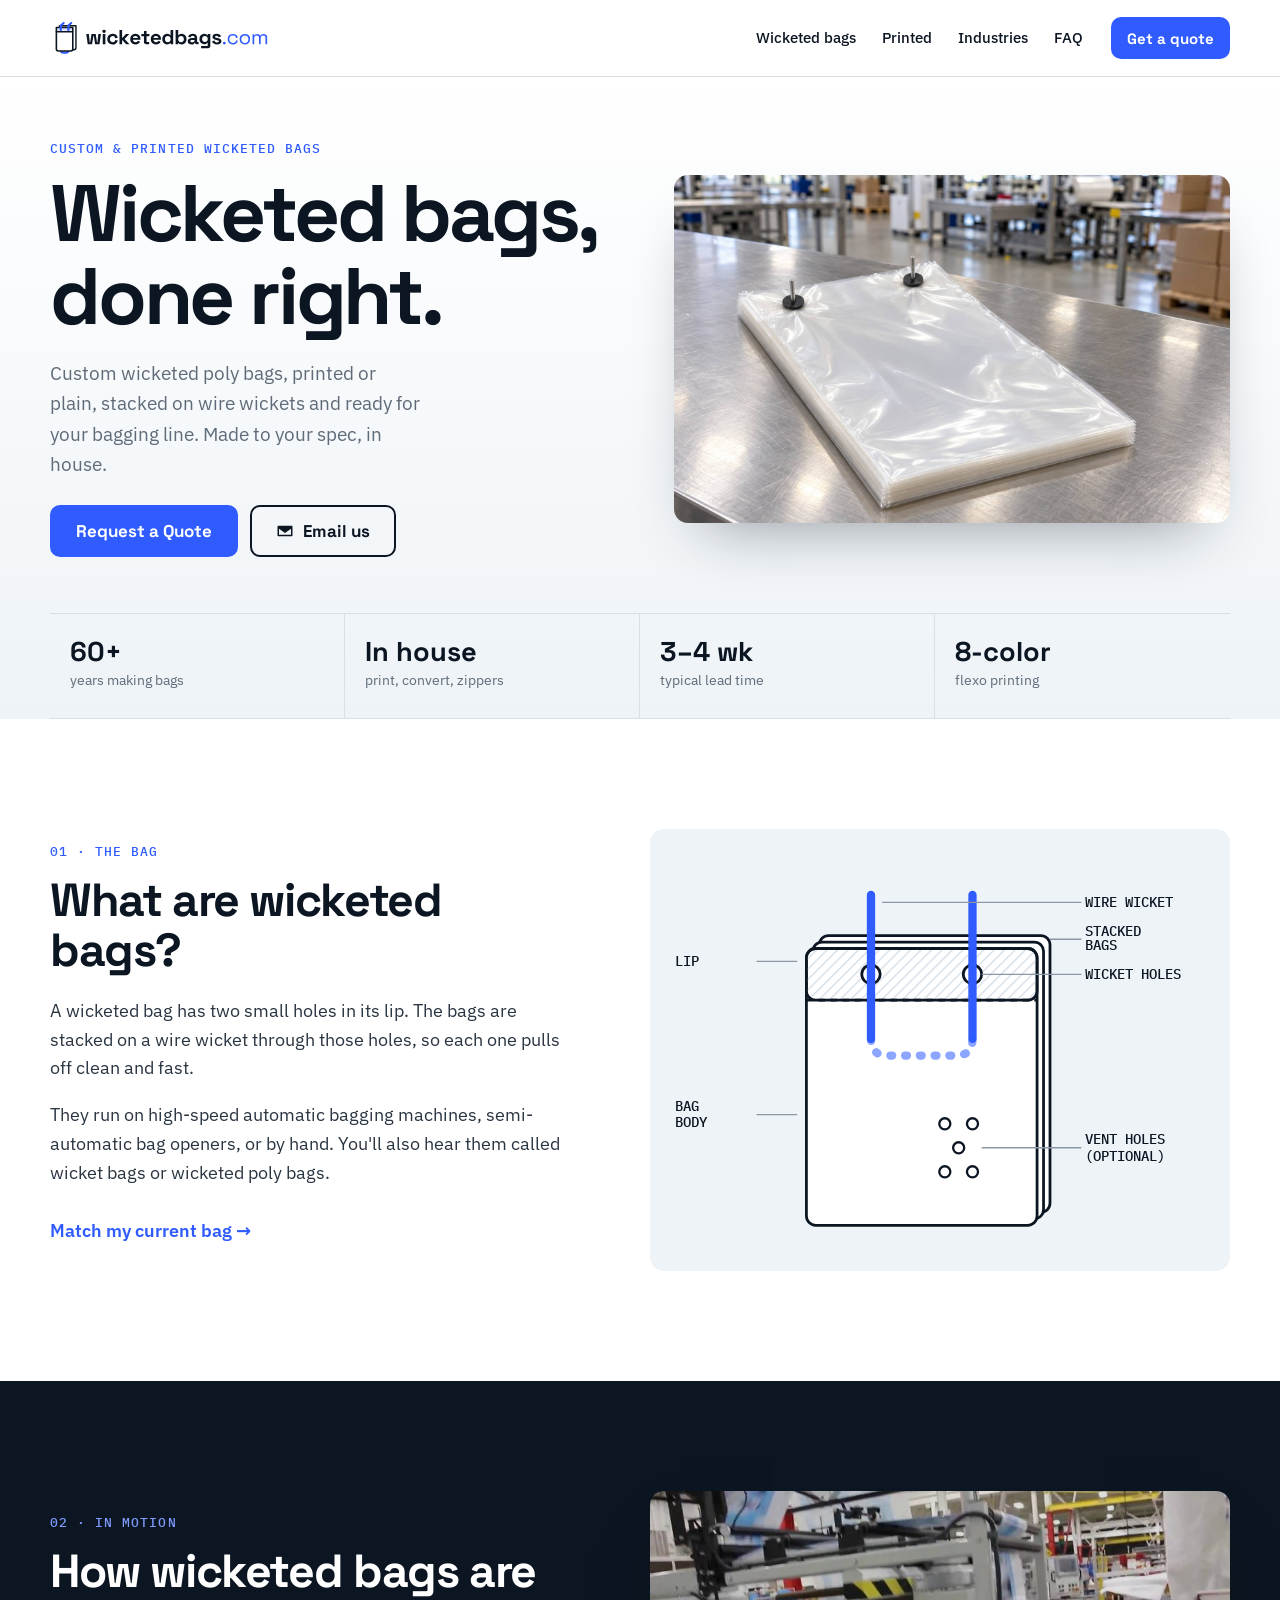
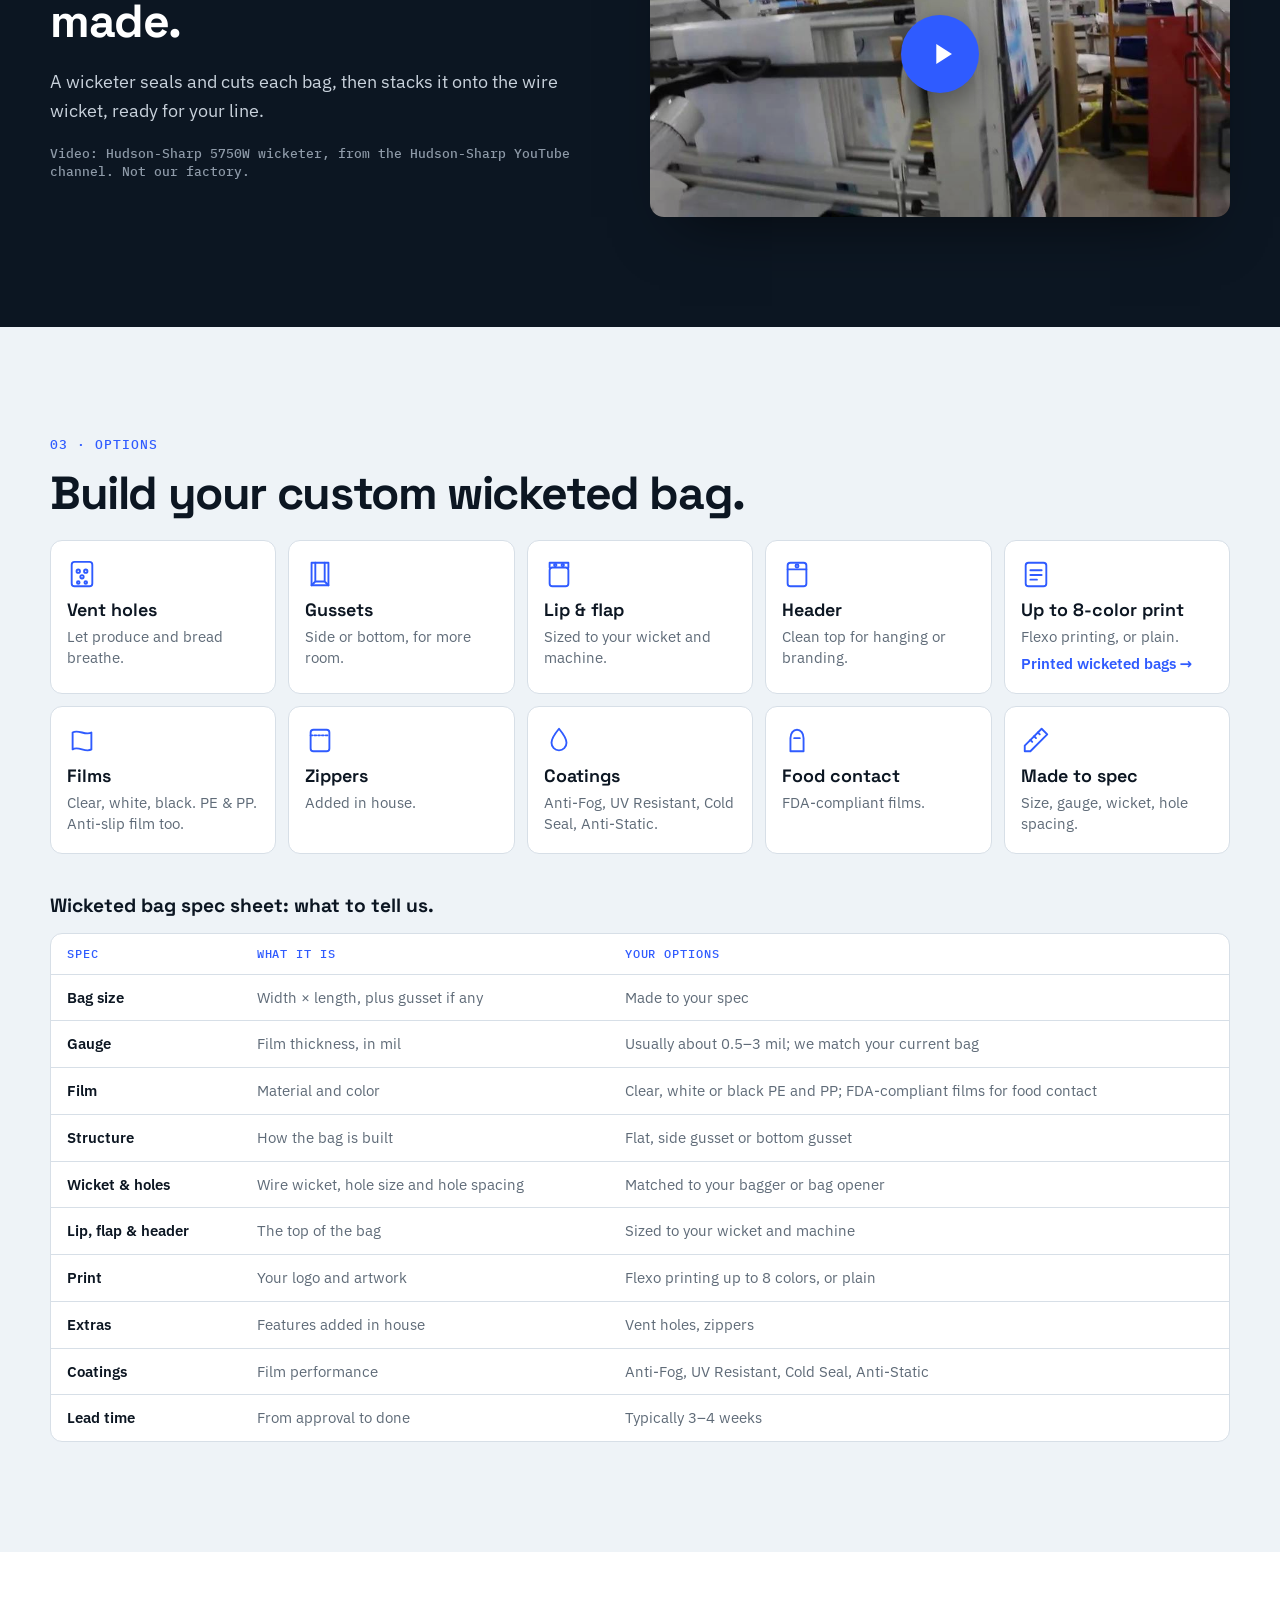
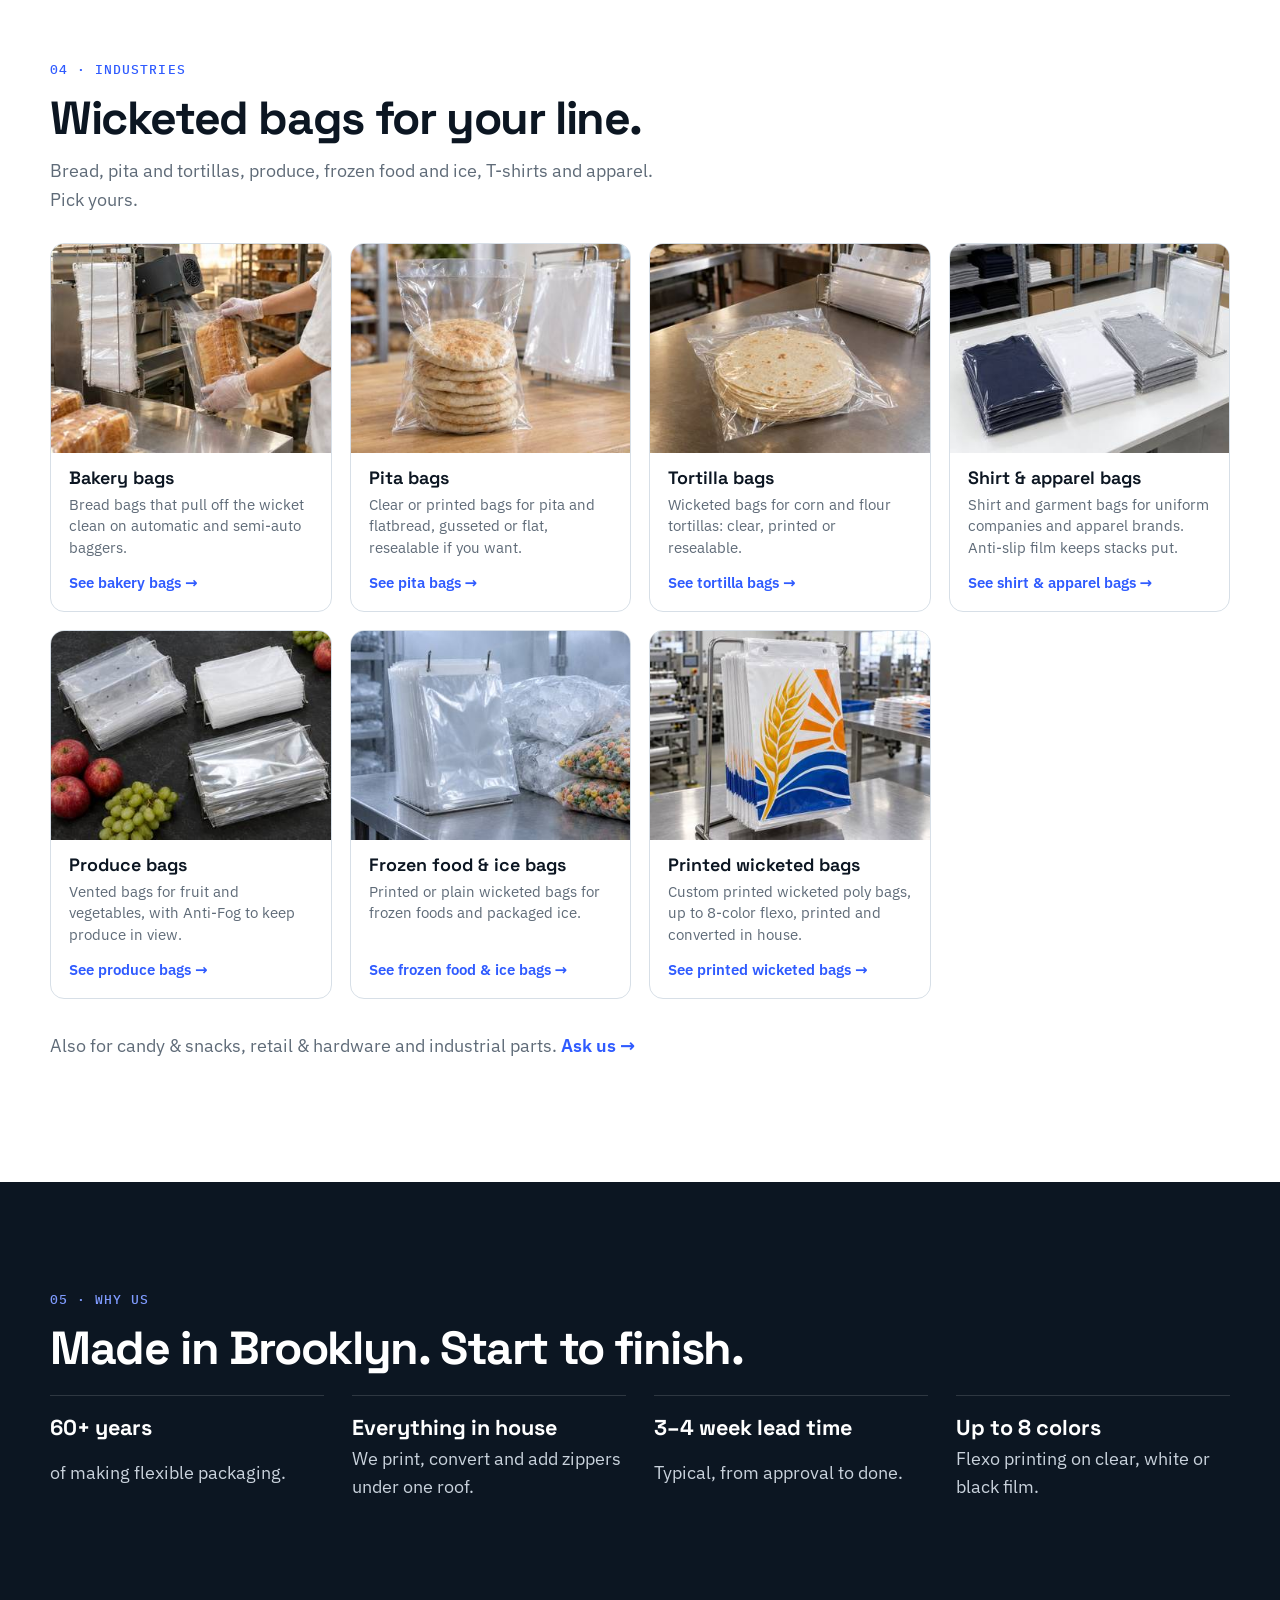
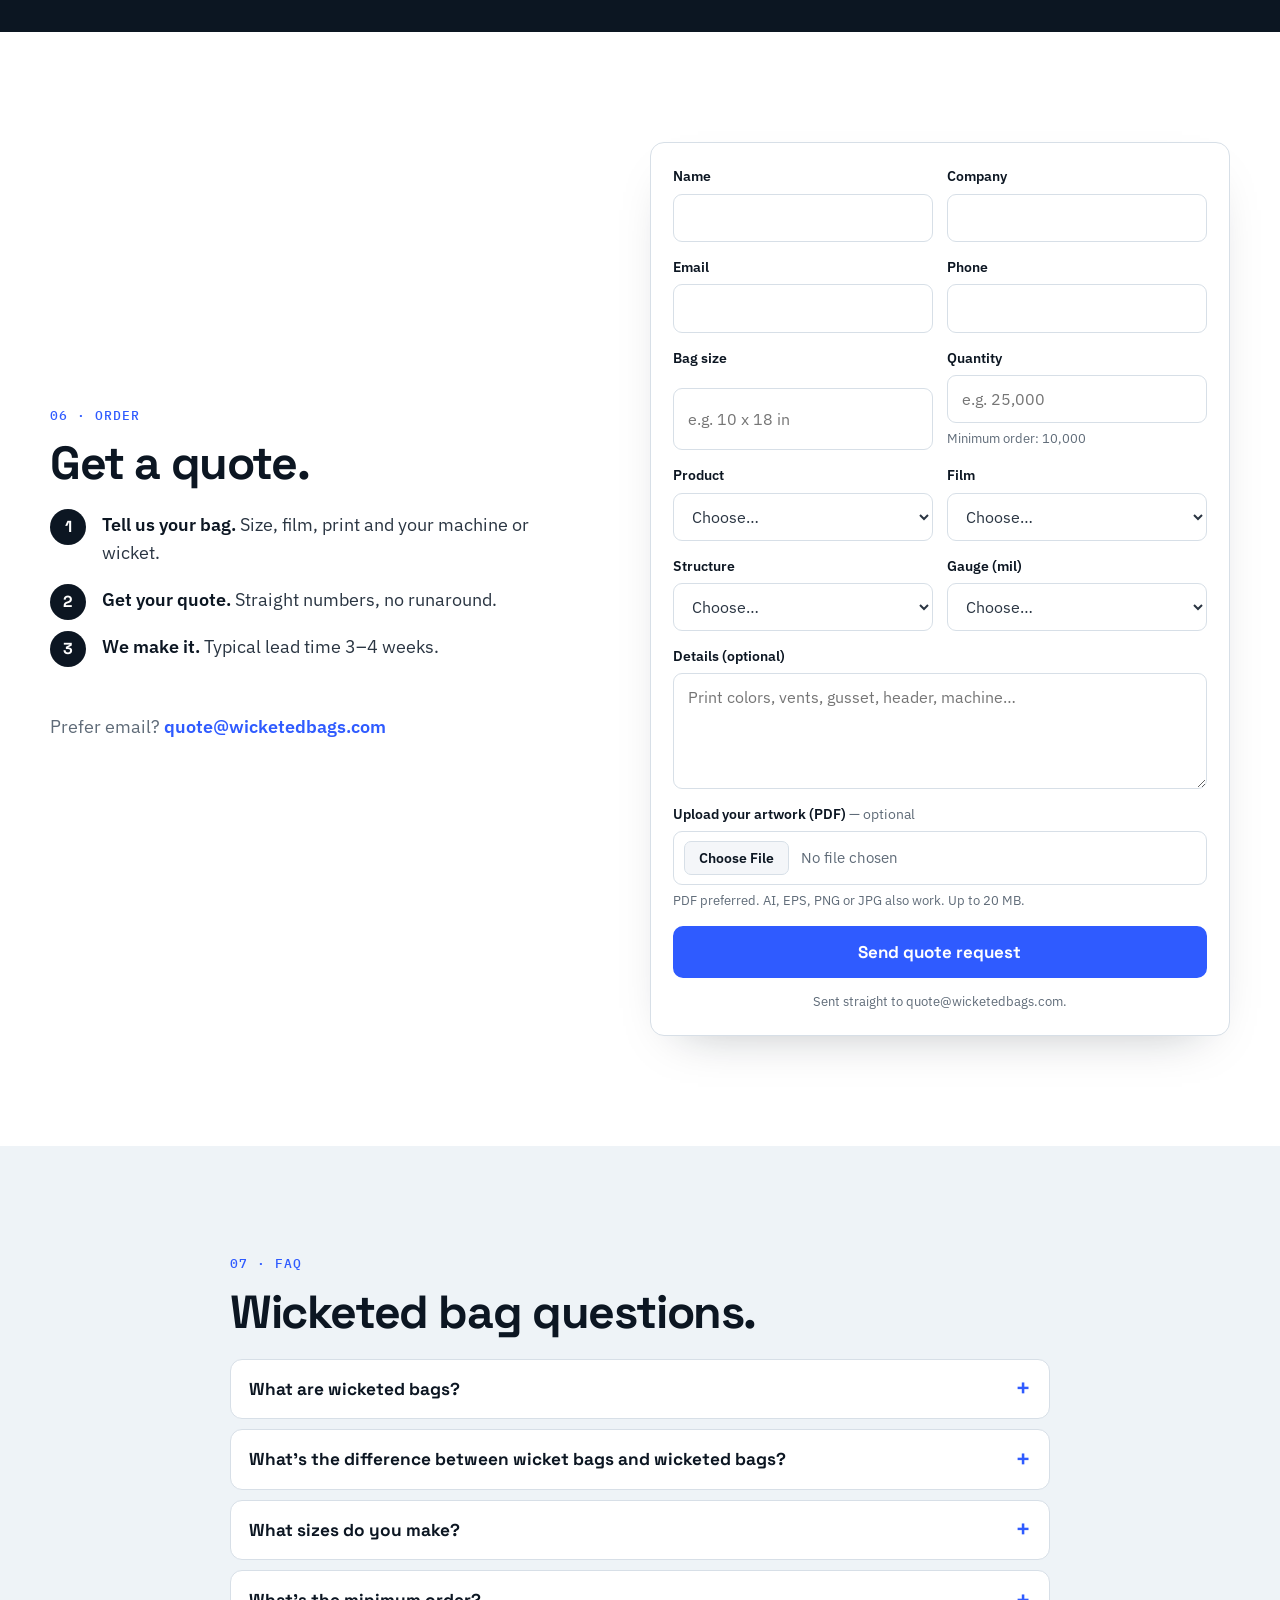
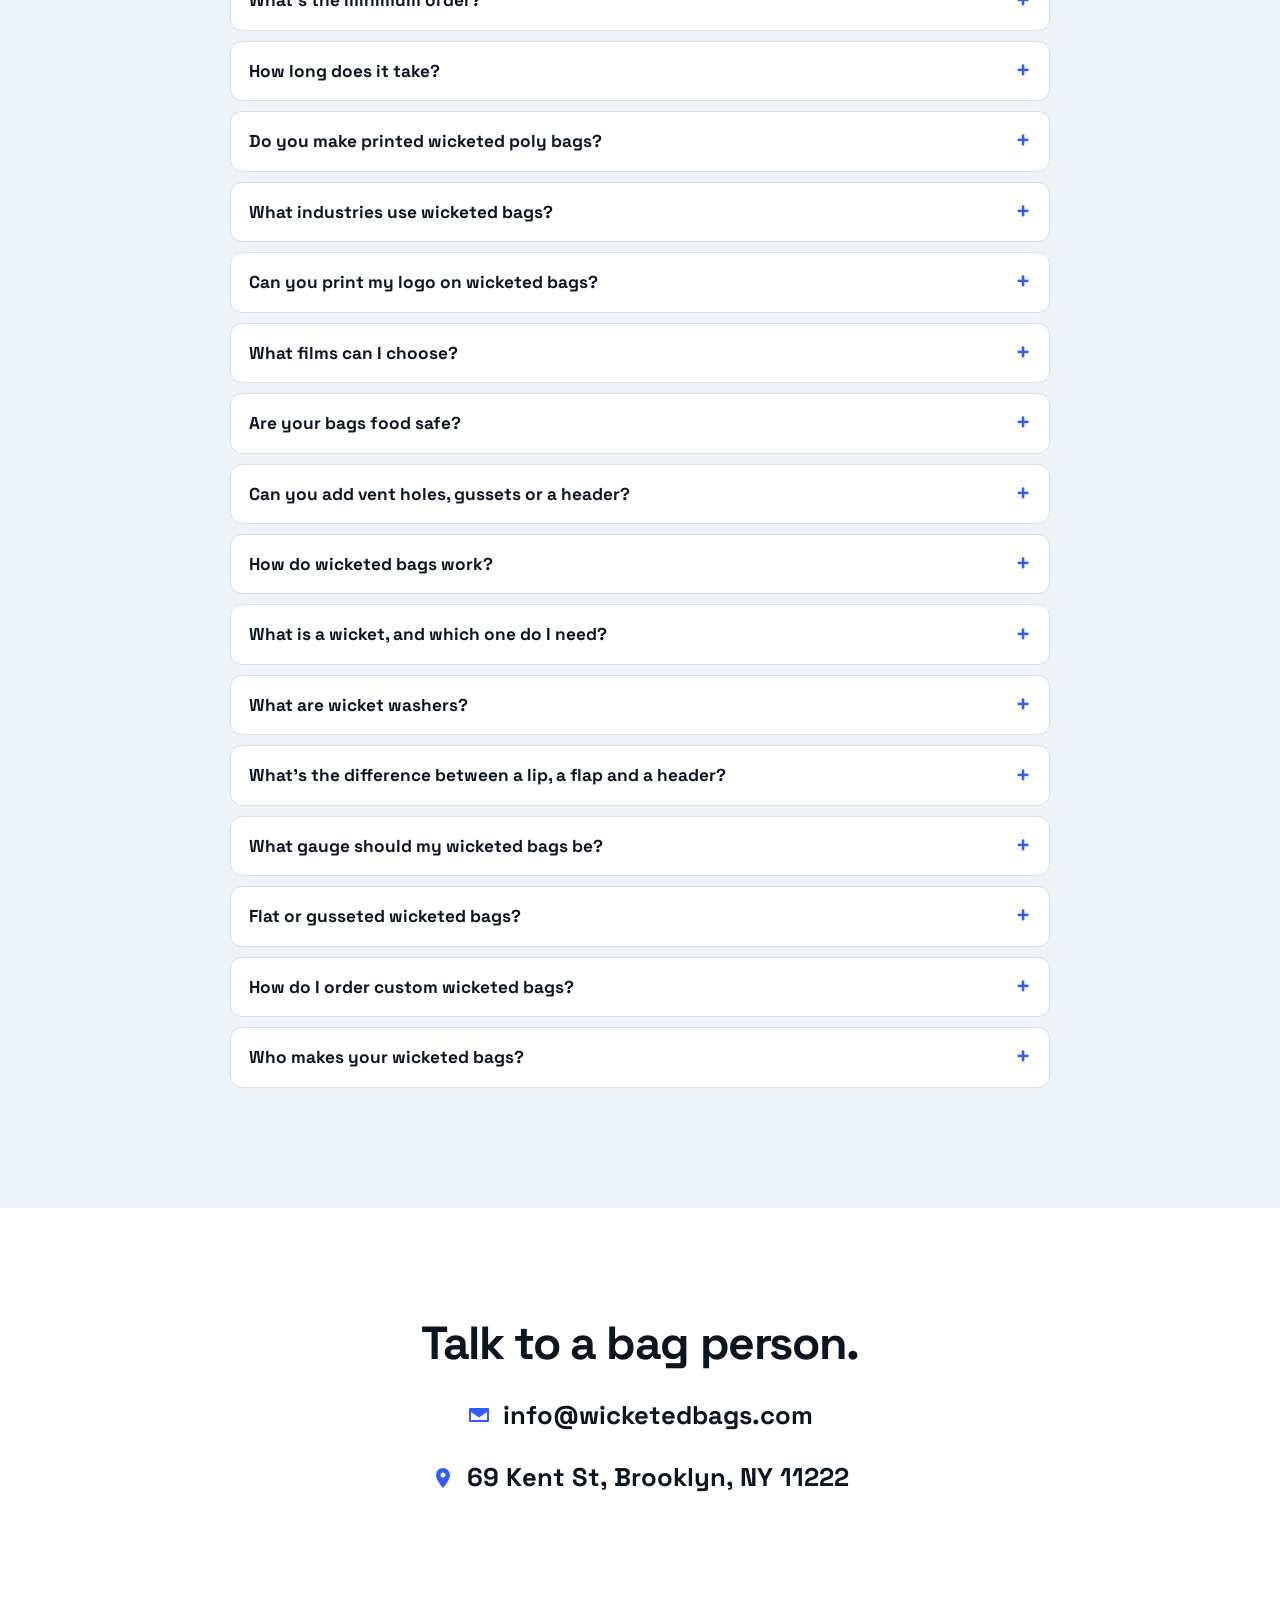
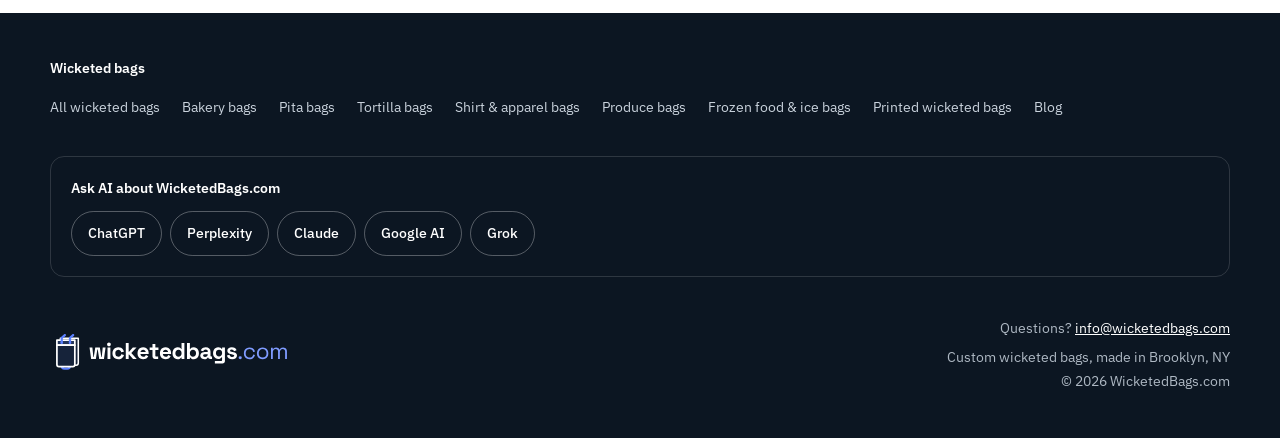
==== commit 2a92334c: "Film options: Clear PE, Clear PP, White, Black; remove metallized (Sol Nov 11)" ====
--- a/index.html
+++ b/index.html
@@ -132,7 +132,7 @@
           "name": "Do you make printed wicketed poly bags?",
           "acceptedAnswer": {
             "@type": "Answer",
-            "text": "Yes. Custom printed wicketed poly bags, flexo printed up to 8 colors on clear, white or metallized PE and PP film, then converted in house."
+            "text": "Yes. Custom printed wicketed poly bags, flexo printed up to 8 colors on clear, white or black PE and PP film, then converted in house."
           }
         },
         {
@@ -156,7 +156,7 @@
           "name": "What films can I choose?",
           "acceptedAnswer": {
             "@type": "Answer",
-            "text": "Clear, white and metallized films, in PE and PP. Add coatings like Anti-Fog, UV Resistant, Cold Seal or Anti-Static."
+            "text": "Clear, white and black films, in PE and PP. Add coatings like Anti-Fog, UV Resistant, Cold Seal or Anti-Static."
           }
         },
         {
@@ -327,9 +327,9 @@
  <div class="wrap">
   <p class="kicker">03 · Options</p>
   <h2>Build your custom wicketed bag.</h2>
-  <ul class="opts"><li><svg viewBox="0 0 32 32" aria-hidden="true" fill="none" stroke="currentColor" stroke-width="2" stroke-linecap="round" stroke-linejoin="round"><rect x="5" y="3" width="22" height="26" rx="3"/><circle cx="12" cy="13" r="1.8"/><circle cx="20" cy="13" r="1.8"/><circle cx="16" cy="19" r="1.8"/><circle cx="12" cy="25" r="1.4"/><circle cx="20" cy="25" r="1.4"/></svg><h3>Vent holes</h3><p>Let produce and bread breathe.</p></li><li><svg viewBox="0 0 32 32" aria-hidden="true" fill="none" stroke="currentColor" stroke-width="2" stroke-linecap="round" stroke-linejoin="round"><path d="M7 4h18v24H7z"/><path d="M7 28l4-4h10l4 4M11 24V4M21 24V4"/></svg><h3>Gussets</h3><p>Side or bottom, for more room.</p></li><li><svg viewBox="0 0 32 32" aria-hidden="true" fill="none" stroke="currentColor" stroke-width="2" stroke-linecap="round" stroke-linejoin="round"><rect x="6" y="9" width="20" height="20" rx="3"/><path d="M6 9V4h20v5"/><circle cx="12" cy="6.5" r="1.3"/><circle cx="20" cy="6.5" r="1.3"/></svg><h3>Lip &amp; flap</h3><p>Sized to your wicket and machine.</p></li><li><svg viewBox="0 0 32 32" aria-hidden="true" fill="none" stroke="currentColor" stroke-width="2" stroke-linecap="round" stroke-linejoin="round"><rect x="6" y="4" width="20" height="25" rx="3"/><path d="M6 11h20"/><circle cx="16" cy="7.5" r="1.6"/></svg><h3>Header</h3><p>Clean top for hanging or branding.</p></li><li><svg viewBox="0 0 32 32" aria-hidden="true" fill="none" stroke="currentColor" stroke-width="2" stroke-linecap="round" stroke-linejoin="round"><rect x="5" y="4" width="22" height="25" rx="3"/><path d="M10 12h12M10 17h12M10 22h7"/></svg><h3>Up to 8-color print</h3><p>Flexo printing, or plain. <a href="printed-wicketed-bags/">Printed wicketed bags →</a></p></li><li><svg viewBox="0 0 32 32" aria-hidden="true" fill="none" stroke="currentColor" stroke-width="2" stroke-linecap="round" stroke-linejoin="round"><path d="M6 8c6-4 14 4 20 0v18c-6 4-14-4-20 0z"/></svg><h3>Films</h3><p>Clear, white, metallized. PE &amp; PP. Anti-slip film too.</p></li><li><svg viewBox="0 0 32 32" aria-hidden="true" fill="none" stroke="currentColor" stroke-width="2" stroke-linecap="round" stroke-linejoin="round"><rect x="6" y="5" width="20" height="23" rx="3"/><path d="M6 11h20" stroke-dasharray="2 2"/></svg><h3>Zippers</h3><p>Added in house.</p></li><li><svg viewBox="0 0 32 32" aria-hidden="true" fill="none" stroke="currentColor" stroke-width="2" stroke-linecap="round" stroke-linejoin="round"><path d="M16 4c5 6 8 10 8 15a8 8 0 0 1-16 0c0-5 3-9 8-15z"/></svg><h3>Coatings</h3><p>Anti-Fog, UV Resistant, Cold Seal, Anti-Static.</p></li><li><svg viewBox="0 0 32 32" aria-hidden="true" fill="none" stroke="currentColor" stroke-width="2" stroke-linecap="round" stroke-linejoin="round"><path d="M9 28V14c0-5 3-9 7-9s7 4 7 9v14z"/><path d="M13 14h6"/></svg><h3>Food contact</h3><p>FDA-compliant films.</p></li><li><svg viewBox="0 0 32 32" aria-hidden="true" fill="none" stroke="currentColor" stroke-width="2" stroke-linecap="round" stroke-linejoin="round"><path d="M4 22L22 4l6 6-18 18H4z"/><path d="M10 16l2 2M14 12l2 2M18 8l2 2"/></svg><h3>Made to spec</h3><p>Size, gauge, wicket, hole spacing.</p></li></ul>
+  <ul class="opts"><li><svg viewBox="0 0 32 32" aria-hidden="true" fill="none" stroke="currentColor" stroke-width="2" stroke-linecap="round" stroke-linejoin="round"><rect x="5" y="3" width="22" height="26" rx="3"/><circle cx="12" cy="13" r="1.8"/><circle cx="20" cy="13" r="1.8"/><circle cx="16" cy="19" r="1.8"/><circle cx="12" cy="25" r="1.4"/><circle cx="20" cy="25" r="1.4"/></svg><h3>Vent holes</h3><p>Let produce and bread breathe.</p></li><li><svg viewBox="0 0 32 32" aria-hidden="true" fill="none" stroke="currentColor" stroke-width="2" stroke-linecap="round" stroke-linejoin="round"><path d="M7 4h18v24H7z"/><path d="M7 28l4-4h10l4 4M11 24V4M21 24V4"/></svg><h3>Gussets</h3><p>Side or bottom, for more room.</p></li><li><svg viewBox="0 0 32 32" aria-hidden="true" fill="none" stroke="currentColor" stroke-width="2" stroke-linecap="round" stroke-linejoin="round"><rect x="6" y="9" width="20" height="20" rx="3"/><path d="M6 9V4h20v5"/><circle cx="12" cy="6.5" r="1.3"/><circle cx="20" cy="6.5" r="1.3"/></svg><h3>Lip &amp; flap</h3><p>Sized to your wicket and machine.</p></li><li><svg viewBox="0 0 32 32" aria-hidden="true" fill="none" stroke="currentColor" stroke-width="2" stroke-linecap="round" stroke-linejoin="round"><rect x="6" y="4" width="20" height="25" rx="3"/><path d="M6 11h20"/><circle cx="16" cy="7.5" r="1.6"/></svg><h3>Header</h3><p>Clean top for hanging or branding.</p></li><li><svg viewBox="0 0 32 32" aria-hidden="true" fill="none" stroke="currentColor" stroke-width="2" stroke-linecap="round" stroke-linejoin="round"><rect x="5" y="4" width="22" height="25" rx="3"/><path d="M10 12h12M10 17h12M10 22h7"/></svg><h3>Up to 8-color print</h3><p>Flexo printing, or plain. <a href="printed-wicketed-bags/">Printed wicketed bags →</a></p></li><li><svg viewBox="0 0 32 32" aria-hidden="true" fill="none" stroke="currentColor" stroke-width="2" stroke-linecap="round" stroke-linejoin="round"><path d="M6 8c6-4 14 4 20 0v18c-6 4-14-4-20 0z"/></svg><h3>Films</h3><p>Clear, white, black. PE &amp; PP. Anti-slip film too.</p></li><li><svg viewBox="0 0 32 32" aria-hidden="true" fill="none" stroke="currentColor" stroke-width="2" stroke-linecap="round" stroke-linejoin="round"><rect x="6" y="5" width="20" height="23" rx="3"/><path d="M6 11h20" stroke-dasharray="2 2"/></svg><h3>Zippers</h3><p>Added in house.</p></li><li><svg viewBox="0 0 32 32" aria-hidden="true" fill="none" stroke="currentColor" stroke-width="2" stroke-linecap="round" stroke-linejoin="round"><path d="M16 4c5 6 8 10 8 15a8 8 0 0 1-16 0c0-5 3-9 8-15z"/></svg><h3>Coatings</h3><p>Anti-Fog, UV Resistant, Cold Seal, Anti-Static.</p></li><li><svg viewBox="0 0 32 32" aria-hidden="true" fill="none" stroke="currentColor" stroke-width="2" stroke-linecap="round" stroke-linejoin="round"><path d="M9 28V14c0-5 3-9 7-9s7 4 7 9v14z"/><path d="M13 14h6"/></svg><h3>Food contact</h3><p>FDA-compliant films.</p></li><li><svg viewBox="0 0 32 32" aria-hidden="true" fill="none" stroke="currentColor" stroke-width="2" stroke-linecap="round" stroke-linejoin="round"><path d="M4 22L22 4l6 6-18 18H4z"/><path d="M10 16l2 2M14 12l2 2M18 8l2 2"/></svg><h3>Made to spec</h3><p>Size, gauge, wicket, hole spacing.</p></li></ul>
   <h3 class="spec-h">Wicketed bag spec sheet: what to tell us.</h3>
-  <div class="spec-wrap"><table class="spec"><thead><tr><th scope="col">Spec</th><th scope="col">What it is</th><th scope="col">Your options</th></tr></thead><tbody><tr><th scope="row">Bag size</th><td>Width × length, plus gusset if any</td><td>Made to your spec</td></tr><tr><th scope="row">Gauge</th><td>Film thickness, in mil</td><td>Usually about 0.5–3 mil; we match your current bag</td></tr><tr><th scope="row">Film</th><td>Material and color</td><td>Clear, white or metallized PE and PP; FDA-compliant films for food contact</td></tr><tr><th scope="row">Structure</th><td>How the bag is built</td><td>Flat, side gusset or bottom gusset</td></tr><tr><th scope="row">Wicket &amp; holes</th><td>Wire wicket, hole size and hole spacing</td><td>Matched to your bagger or bag opener</td></tr><tr><th scope="row">Lip, flap &amp; header</th><td>The top of the bag</td><td>Sized to your wicket and machine</td></tr><tr><th scope="row">Print</th><td>Your logo and artwork</td><td>Flexo printing up to 8 colors, or plain</td></tr><tr><th scope="row">Extras</th><td>Features added in house</td><td>Vent holes, zippers</td></tr><tr><th scope="row">Coatings</th><td>Film performance</td><td>Anti-Fog, UV Resistant, Cold Seal, Anti-Static</td></tr><tr><th scope="row">Lead time</th><td>From approval to done</td><td>Typically 3–4 weeks</td></tr></tbody></table></div>
+  <div class="spec-wrap"><table class="spec"><thead><tr><th scope="col">Spec</th><th scope="col">What it is</th><th scope="col">Your options</th></tr></thead><tbody><tr><th scope="row">Bag size</th><td>Width × length, plus gusset if any</td><td>Made to your spec</td></tr><tr><th scope="row">Gauge</th><td>Film thickness, in mil</td><td>Usually about 0.5–3 mil; we match your current bag</td></tr><tr><th scope="row">Film</th><td>Material and color</td><td>Clear, white or black PE and PP; FDA-compliant films for food contact</td></tr><tr><th scope="row">Structure</th><td>How the bag is built</td><td>Flat, side gusset or bottom gusset</td></tr><tr><th scope="row">Wicket &amp; holes</th><td>Wire wicket, hole size and hole spacing</td><td>Matched to your bagger or bag opener</td></tr><tr><th scope="row">Lip, flap &amp; header</th><td>The top of the bag</td><td>Sized to your wicket and machine</td></tr><tr><th scope="row">Print</th><td>Your logo and artwork</td><td>Flexo printing up to 8 colors, or plain</td></tr><tr><th scope="row">Extras</th><td>Features added in house</td><td>Vent holes, zippers</td></tr><tr><th scope="row">Coatings</th><td>Film performance</td><td>Anti-Fog, UV Resistant, Cold Seal, Anti-Static</td></tr><tr><th scope="row">Lead time</th><td>From approval to done</td><td>Typically 3–4 weeks</td></tr></tbody></table></div>
  </div>
 </section>
 
@@ -351,7 +351,7 @@
    <li><b>60+ years</b><span>of making flexible packaging.</span></li>
    <li><b>Everything in house</b><span>We print, convert and add zippers under one roof.</span></li>
    <li><b>3–4 week lead time</b><span>Typical, from approval to done.</span></li>
-   <li><b>Up to 8 colors</b><span>Flexo printing on clear, white or metallized film.</span></li>
+   <li><b>Up to 8 colors</b><span>Flexo printing on clear, white or black film.</span></li>
   </ul>
  </div>
 </section>
@@ -373,7 +373,7 @@
    <div class="row2"><label>Name<input name="name" autocomplete="name" required></label><label>Company<input name="company" autocomplete="organization" required></label></div>
    <div class="row2"><label>Email<input name="email" type="email" autocomplete="email" required></label><label>Phone<input name="phone" type="tel" autocomplete="tel" required></label></div>
    <div class="row2"><label>Bag size<input name="size" placeholder="e.g. 10 x 18 in" required></label><label>Quantity<input name="qty" placeholder="e.g. 25,000" inputmode="numeric" min="10000" data-moq="10000" aria-describedby="qty-hint" required><span class="hint" id="qty-hint">Minimum order: 10,000</span></label></div>
-   <div class="row2"><div class="fld"><label>Product<select name="product" required><option value="" disabled selected>Choose…</option><option>Not sure</option><option>Bakery &amp; bread bags</option><option>Pita bags</option><option>Tortilla bags</option><option>Shirt &amp; apparel bags</option><option>Produce bags</option><option>Frozen food &amp; ice bags</option><option>Printed wicketed bags</option><option>Candy &amp; snacks</option><option>Retail &amp; hardware</option><option>Industrial parts</option><option>Other</option></select></label><label class="other" data-for="product" hidden>Type the product<input name="product_other" maxlength="120" disabled></label></div><div class="fld"><label>Film<select name="film" required><option value="" disabled selected>Choose…</option><option>Clear</option><option>Natural</option><option>White</option><option>Metallized</option><option>Other</option></select></label><label class="other" data-for="film" hidden>Type the film<input name="film_other" maxlength="120" disabled></label></div></div>
+   <div class="row2"><div class="fld"><label>Product<select name="product" required><option value="" disabled selected>Choose…</option><option>Not sure</option><option>Bakery &amp; bread bags</option><option>Pita bags</option><option>Tortilla bags</option><option>Shirt &amp; apparel bags</option><option>Produce bags</option><option>Frozen food &amp; ice bags</option><option>Printed wicketed bags</option><option>Candy &amp; snacks</option><option>Retail &amp; hardware</option><option>Industrial parts</option><option>Other</option></select></label><label class="other" data-for="product" hidden>Type the product<input name="product_other" maxlength="120" disabled></label></div><div class="fld"><label>Film<select name="film" required><option value="" disabled selected>Choose…</option><option>Clear PE (polyethylene)</option><option>Clear PP (polypropylene)</option><option>White</option><option>Black</option><option>Other</option></select></label><label class="other" data-for="film" hidden>Type the film<input name="film_other" maxlength="120" disabled></label></div></div>
    <div class="row2"><div class="fld"><label>Structure<select name="structure" required><option value="" disabled selected>Choose…</option><option>Flat</option><option>Side gusset</option><option>Bottom gusset</option><option>Other</option></select></label><label class="other" data-for="structure" hidden>Type the structure<input name="structure_other" maxlength="120" disabled></label></div><div class="fld"><label>Gauge (mil)<select name="gauge" required><option value="" disabled selected>Choose…</option><option>0.5 mil</option><option>0.75 mil</option><option>1 mil</option><option>1.25 mil</option><option>1.5 mil</option><option>2 mil</option><option>3 mil</option><option>Other</option></select></label><label class="other" data-for="gauge" hidden>Type the gauge<input name="gauge_other" maxlength="120" disabled></label></div></div>
    <label>Details (optional)<textarea name="details" rows="4" placeholder="Print colors, vents, gusset, header, machine…"></textarea></label>
    <label class="file"><span>Upload your artwork (PDF) <span class="opt">— optional</span></span><input type="file" name="artwork" accept=".pdf,.ai,.eps,.png,.jpg,.jpeg,application/pdf,application/postscript,image/png,image/jpeg"><span class="hint">PDF preferred. AI, EPS, PNG or JPG also work. Up to 20 MB.</span></label>
@@ -388,7 +388,7 @@
  <div class="wrap narrow">
   <p class="kicker">07 · FAQ</p>
   <h2>Wicketed bag questions.</h2>
-  <div class="faq"><details><summary>What are wicketed bags?</summary><p>Poly bags with two small holes in the lip, stacked on a wire wicket. Each bag pulls off clean, so they load fast on automatic bagging machines, semi-automatic bag openers, or by hand.</p></details><details><summary>What's the difference between wicket bags and wicketed bags?</summary><p>Nothing. Wicket bags, wicketed bags and wicketed poly bags are names for the same thing: bags stacked on a wire wicket for fast loading.</p></details><details><summary>What sizes do you make?</summary><p>Made to your spec: bag size, gauge, wicket size and hole spacing. Send us your current bag or your machine's specs and we'll match it.</p></details><details><summary>What's the minimum order?</summary><p>Our minimum order is 10,000 bags.</p></details><details><summary>How long does it take?</summary><p>Typical lead time is 3–4 weeks. Everything is made in house in Brooklyn, NY.</p></details><details><summary>Do you make printed wicketed poly bags?</summary><p>Yes. <a href="printed-wicketed-bags/">Custom printed wicketed poly bags</a>, flexo printed up to 8 colors on clear, white or metallized PE and PP film, then converted in house.</p></details><details><summary>What industries use wicketed bags?</summary><p><a href="bakery-bags/">Bakeries</a>, <a href="pita-bags/">pita</a> and <a href="tortilla-bags/">tortilla</a> makers, <a href="produce-bags/">produce packers</a>, <a href="frozen-food-bags/">frozen food and ice</a>, <a href="apparel-bags/">apparel and T-shirt companies</a>, candy and snacks, retail, hardware and industrial parts.</p></details><details><summary>Can you print my logo on wicketed bags?</summary><p>Yes. Flexo printing up to 8 colors, or plain bags with no print.</p></details><details><summary>What films can I choose?</summary><p>Clear, white and metallized films, in PE and PP. Add coatings like Anti-Fog, UV Resistant, Cold Seal or Anti-Static.</p></details><details><summary>Are your bags food safe?</summary><p>We use FDA-compliant films for food contact: bread, produce, frozen food, ice, candy and snacks.</p></details><details><summary>Can you add vent holes, gussets or a header?</summary><p>Yes: vent holes, gussets, a lip or flap, a header, and zippers added in house.</p></details><details><summary>How do wicketed bags work?</summary><p>The bags are stacked on a bent wire wicket that runs through two holes in each bag's lip. On a bagger, air blows the top bag open, the product goes in, and the filled bag tears off the wicket along a perforation, leaving the lip on the wire. The next bag is ready right behind it.</p></details><details><summary>What is a wicket, and which one do I need?</summary><p>A wicket is the bent wire, usually U-shaped, that holds the stack together through the wicket holes. The wire, the hole size and the spacing between the holes have to match your bagging machine or bag opener. Send us your current bag or your machine's specs and we'll match them.</p></details><details><summary>What are wicket washers?</summary><p>Washers slide onto the wicket wire in front of and behind the stack. They hold the bags snug so they don't slip or tear off the wire before they're used. Tell us what your line runs and we'll match the stack to it.</p></details><details><summary>What's the difference between a lip, a flap and a header?</summary><p>The lip is the strip above the bag opening that carries the wicket holes, and it stays on the wicket when the bag tears off. A flap folds over the opening to close the bag. A header is a clean strip at the top of the bag for hanging or for branding.</p></details><details><summary>What gauge should my wicketed bags be?</summary><p>Gauge is film thickness, measured in mil. Most wicketed bags run between about 0.5 and 3 mil: thinner for bread and produce, heavier for ice, frozen food and heavier products. Send your current bag and we'll match it, or ask and we'll suggest one.</p></details><details><summary>Flat or gusseted wicketed bags?</summary><p>Flat bags work for most products. A side gusset or bottom gusset adds depth, so loaves, rolls and boxed or bulky items fit and stand better. We make all three.</p></details><details><summary>How do I order custom wicketed bags?</summary><p>Fill in the quote form above, or email quote@wicketedbags.com with your bag size, quantity, product, film, structure and gauge. A sample of your current bag helps us match it exactly. We send your quote, you approve, and typical lead time is 3–4 weeks.</p></details><details><summary>Who makes your wicketed bags?</summary><p>We do, in Brooklyn, NY, with 60+ years of making flexible packaging. Printing, bag making and wicketing all happen in house under one roof.</p></details></div>
+  <div class="faq"><details><summary>What are wicketed bags?</summary><p>Poly bags with two small holes in the lip, stacked on a wire wicket. Each bag pulls off clean, so they load fast on automatic bagging machines, semi-automatic bag openers, or by hand.</p></details><details><summary>What's the difference between wicket bags and wicketed bags?</summary><p>Nothing. Wicket bags, wicketed bags and wicketed poly bags are names for the same thing: bags stacked on a wire wicket for fast loading.</p></details><details><summary>What sizes do you make?</summary><p>Made to your spec: bag size, gauge, wicket size and hole spacing. Send us your current bag or your machine's specs and we'll match it.</p></details><details><summary>What's the minimum order?</summary><p>Our minimum order is 10,000 bags.</p></details><details><summary>How long does it take?</summary><p>Typical lead time is 3–4 weeks. Everything is made in house in Brooklyn, NY.</p></details><details><summary>Do you make printed wicketed poly bags?</summary><p>Yes. <a href="printed-wicketed-bags/">Custom printed wicketed poly bags</a>, flexo printed up to 8 colors on clear, white or black PE and PP film, then converted in house.</p></details><details><summary>What industries use wicketed bags?</summary><p><a href="bakery-bags/">Bakeries</a>, <a href="pita-bags/">pita</a> and <a href="tortilla-bags/">tortilla</a> makers, <a href="produce-bags/">produce packers</a>, <a href="frozen-food-bags/">frozen food and ice</a>, <a href="apparel-bags/">apparel and T-shirt companies</a>, candy and snacks, retail, hardware and industrial parts.</p></details><details><summary>Can you print my logo on wicketed bags?</summary><p>Yes. Flexo printing up to 8 colors, or plain bags with no print.</p></details><details><summary>What films can I choose?</summary><p>Clear, white and black films, in PE and PP. Add coatings like Anti-Fog, UV Resistant, Cold Seal or Anti-Static.</p></details><details><summary>Are your bags food safe?</summary><p>We use FDA-compliant films for food contact: bread, produce, frozen food, ice, candy and snacks.</p></details><details><summary>Can you add vent holes, gussets or a header?</summary><p>Yes: vent holes, gussets, a lip or flap, a header, and zippers added in house.</p></details><details><summary>How do wicketed bags work?</summary><p>The bags are stacked on a bent wire wicket that runs through two holes in each bag's lip. On a bagger, air blows the top bag open, the product goes in, and the filled bag tears off the wicket along a perforation, leaving the lip on the wire. The next bag is ready right behind it.</p></details><details><summary>What is a wicket, and which one do I need?</summary><p>A wicket is the bent wire, usually U-shaped, that holds the stack together through the wicket holes. The wire, the hole size and the spacing between the holes have to match your bagging machine or bag opener. Send us your current bag or your machine's specs and we'll match them.</p></details><details><summary>What are wicket washers?</summary><p>Washers slide onto the wicket wire in front of and behind the stack. They hold the bags snug so they don't slip or tear off the wire before they're used. Tell us what your line runs and we'll match the stack to it.</p></details><details><summary>What's the difference between a lip, a flap and a header?</summary><p>The lip is the strip above the bag opening that carries the wicket holes, and it stays on the wicket when the bag tears off. A flap folds over the opening to close the bag. A header is a clean strip at the top of the bag for hanging or for branding.</p></details><details><summary>What gauge should my wicketed bags be?</summary><p>Gauge is film thickness, measured in mil. Most wicketed bags run between about 0.5 and 3 mil: thinner for bread and produce, heavier for ice, frozen food and heavier products. Send your current bag and we'll match it, or ask and we'll suggest one.</p></details><details><summary>Flat or gusseted wicketed bags?</summary><p>Flat bags work for most products. A side gusset or bottom gusset adds depth, so loaves, rolls and boxed or bulky items fit and stand better. We make all three.</p></details><details><summary>How do I order custom wicketed bags?</summary><p>Fill in the quote form above, or email quote@wicketedbags.com with your bag size, quantity, product, film, structure and gauge. A sample of your current bag helps us match it exactly. We send your quote, you approve, and typical lead time is 3–4 weeks.</p></details><details><summary>Who makes your wicketed bags?</summary><p>We do, in Brooklyn, NY, with 60+ years of making flexible packaging. Printing, bag making and wicketing all happen in house under one roof.</p></details></div>
  </div>
 </section>
 
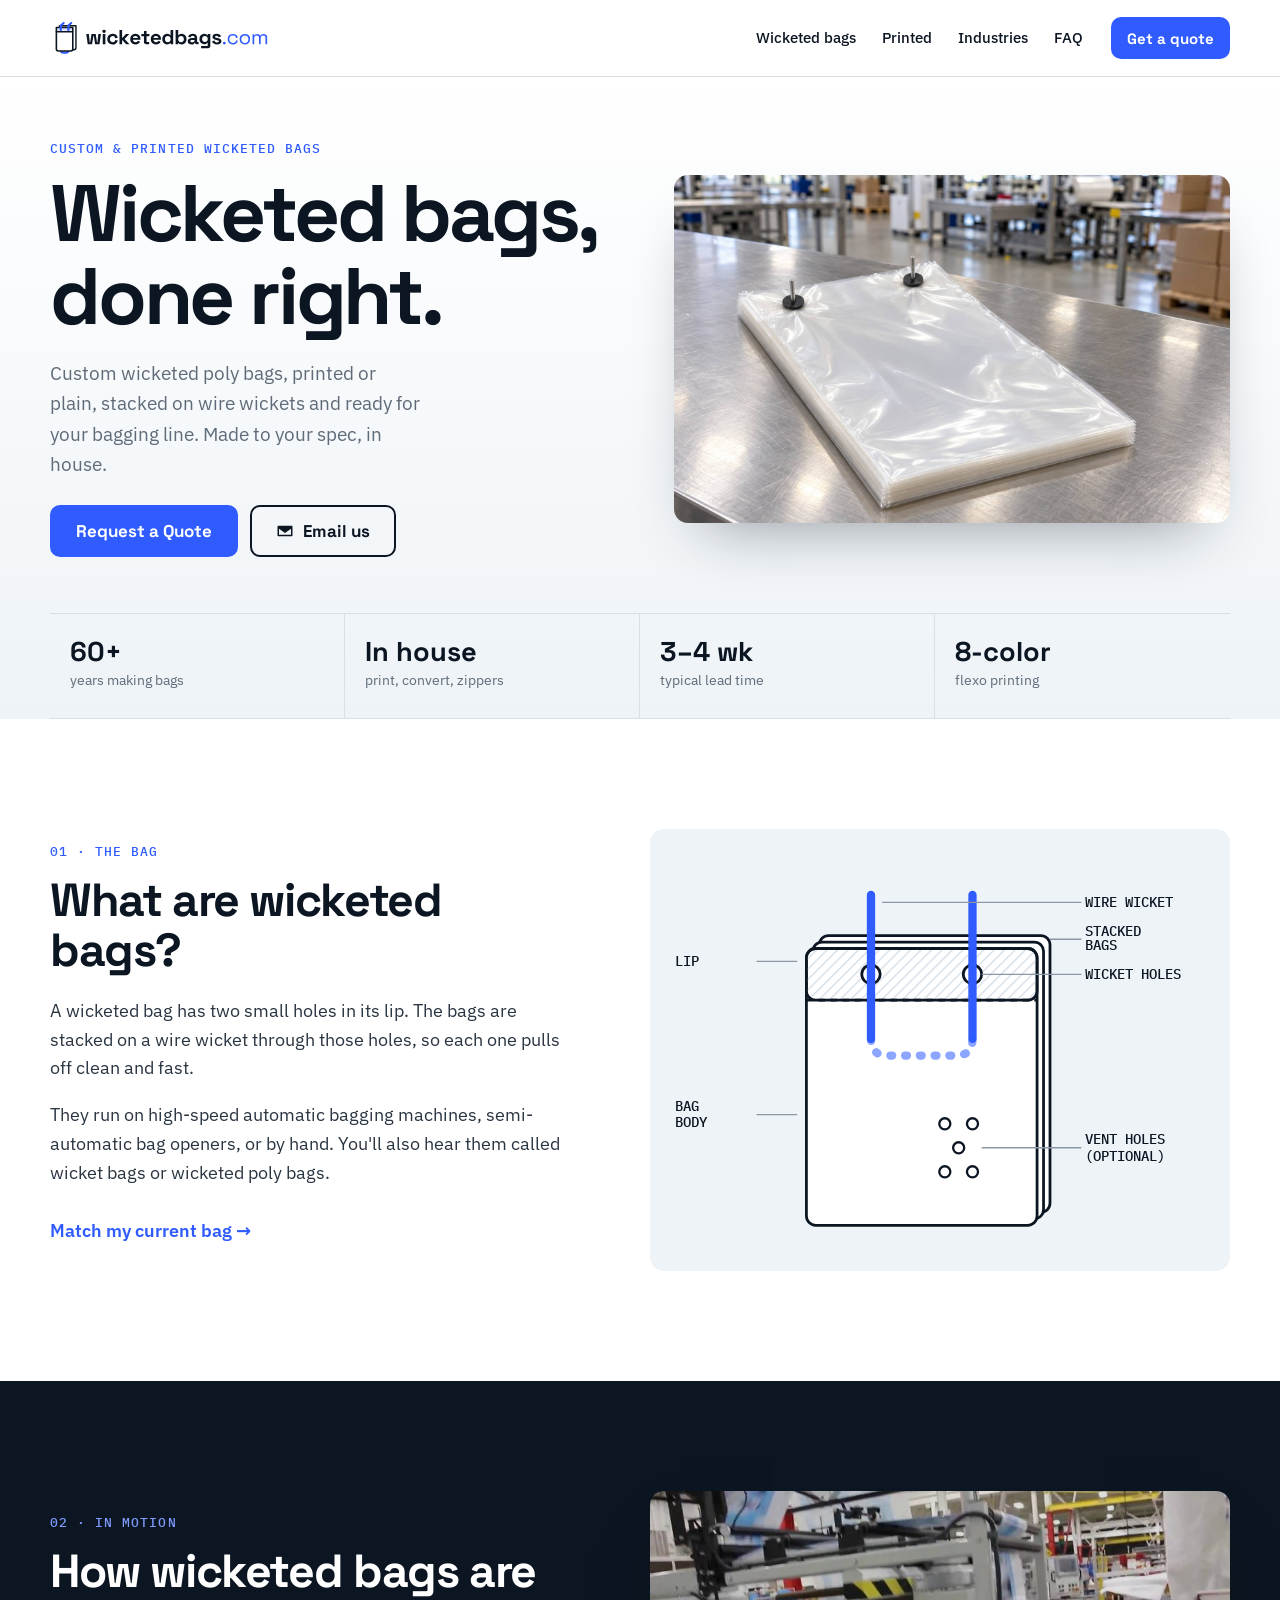
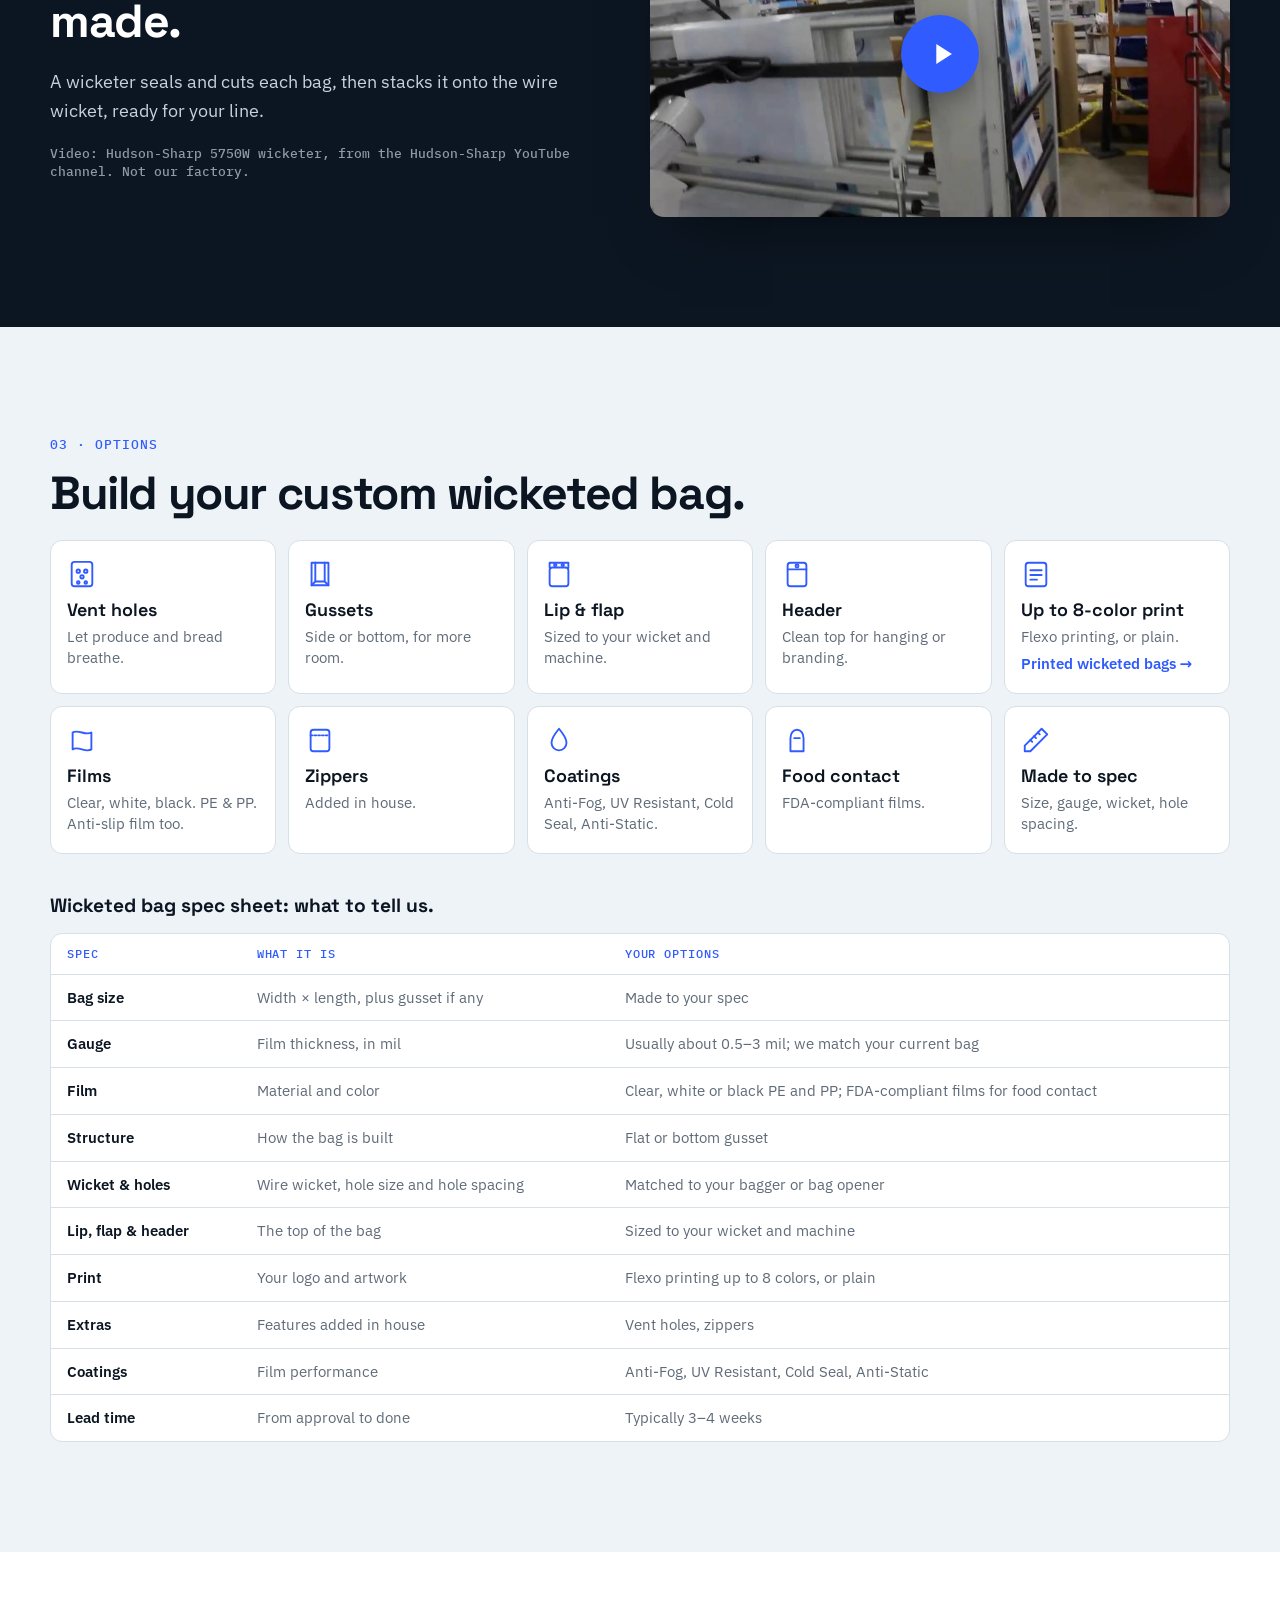
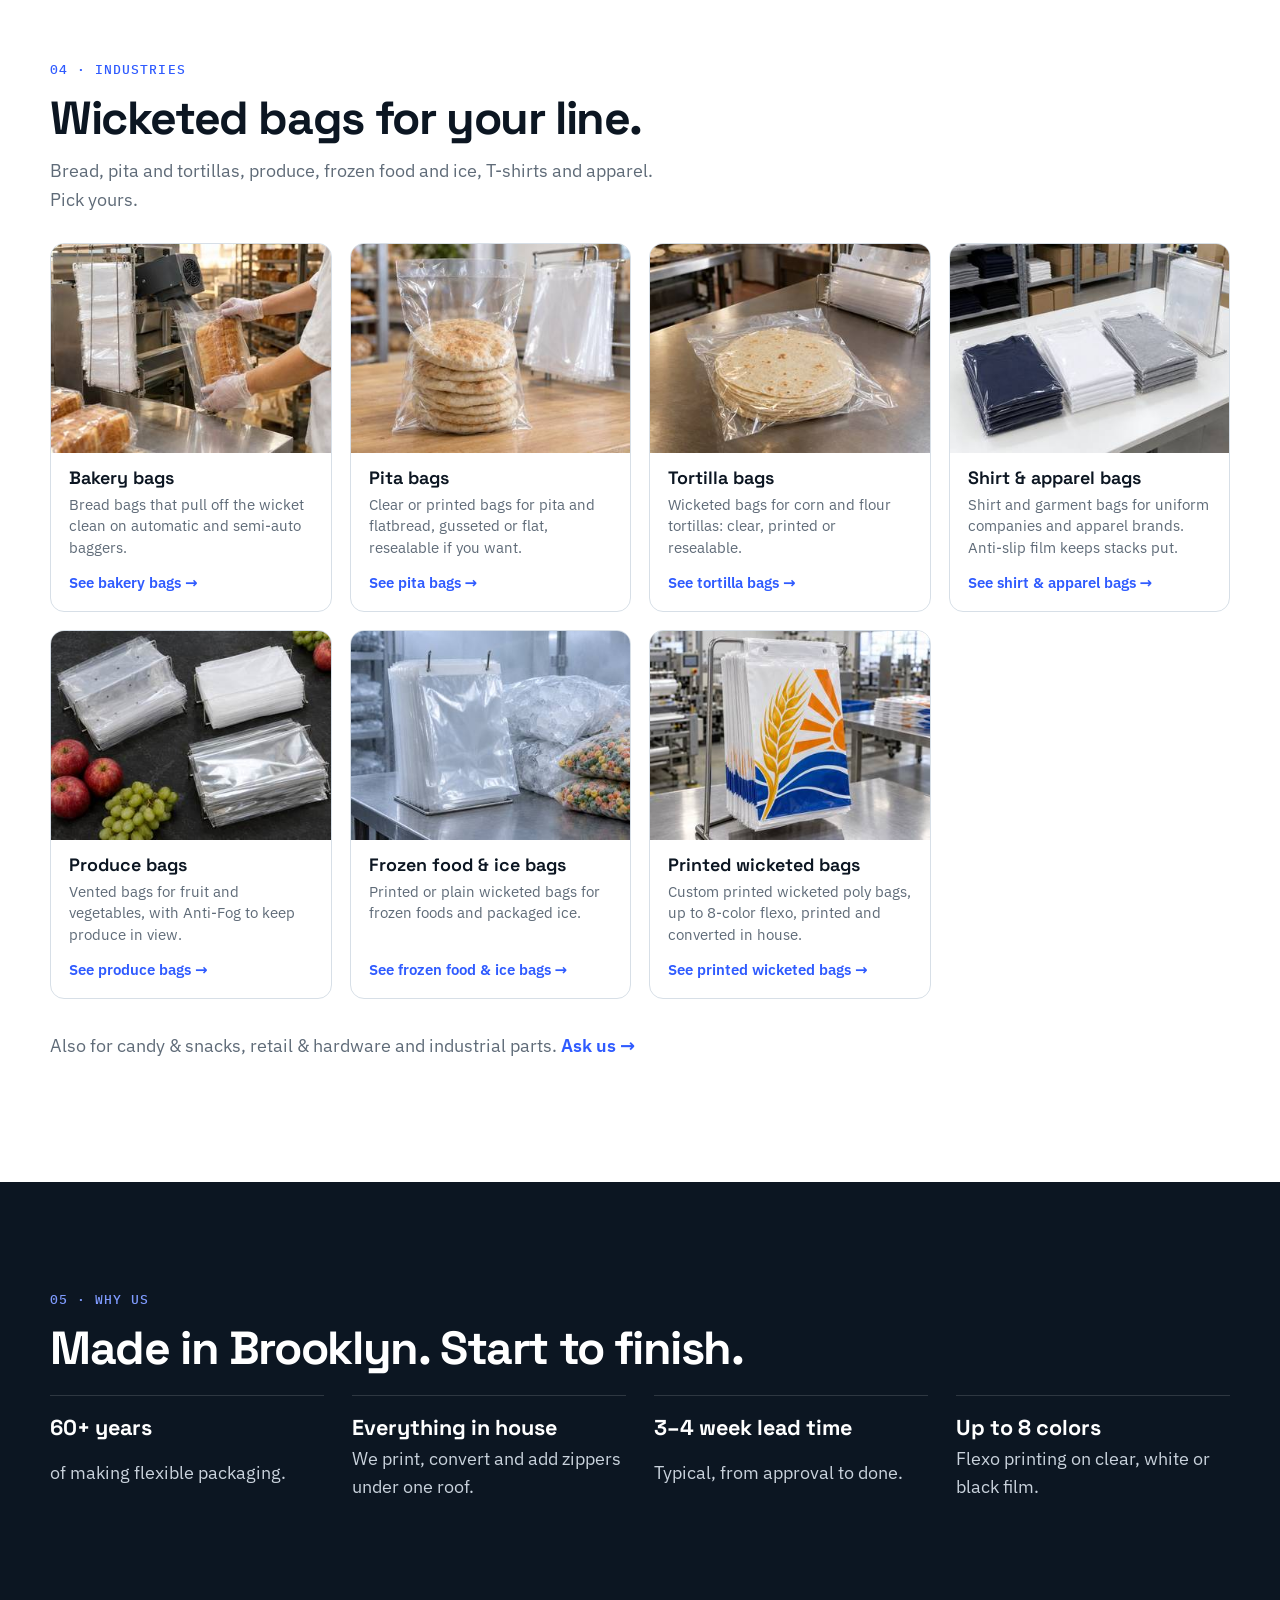
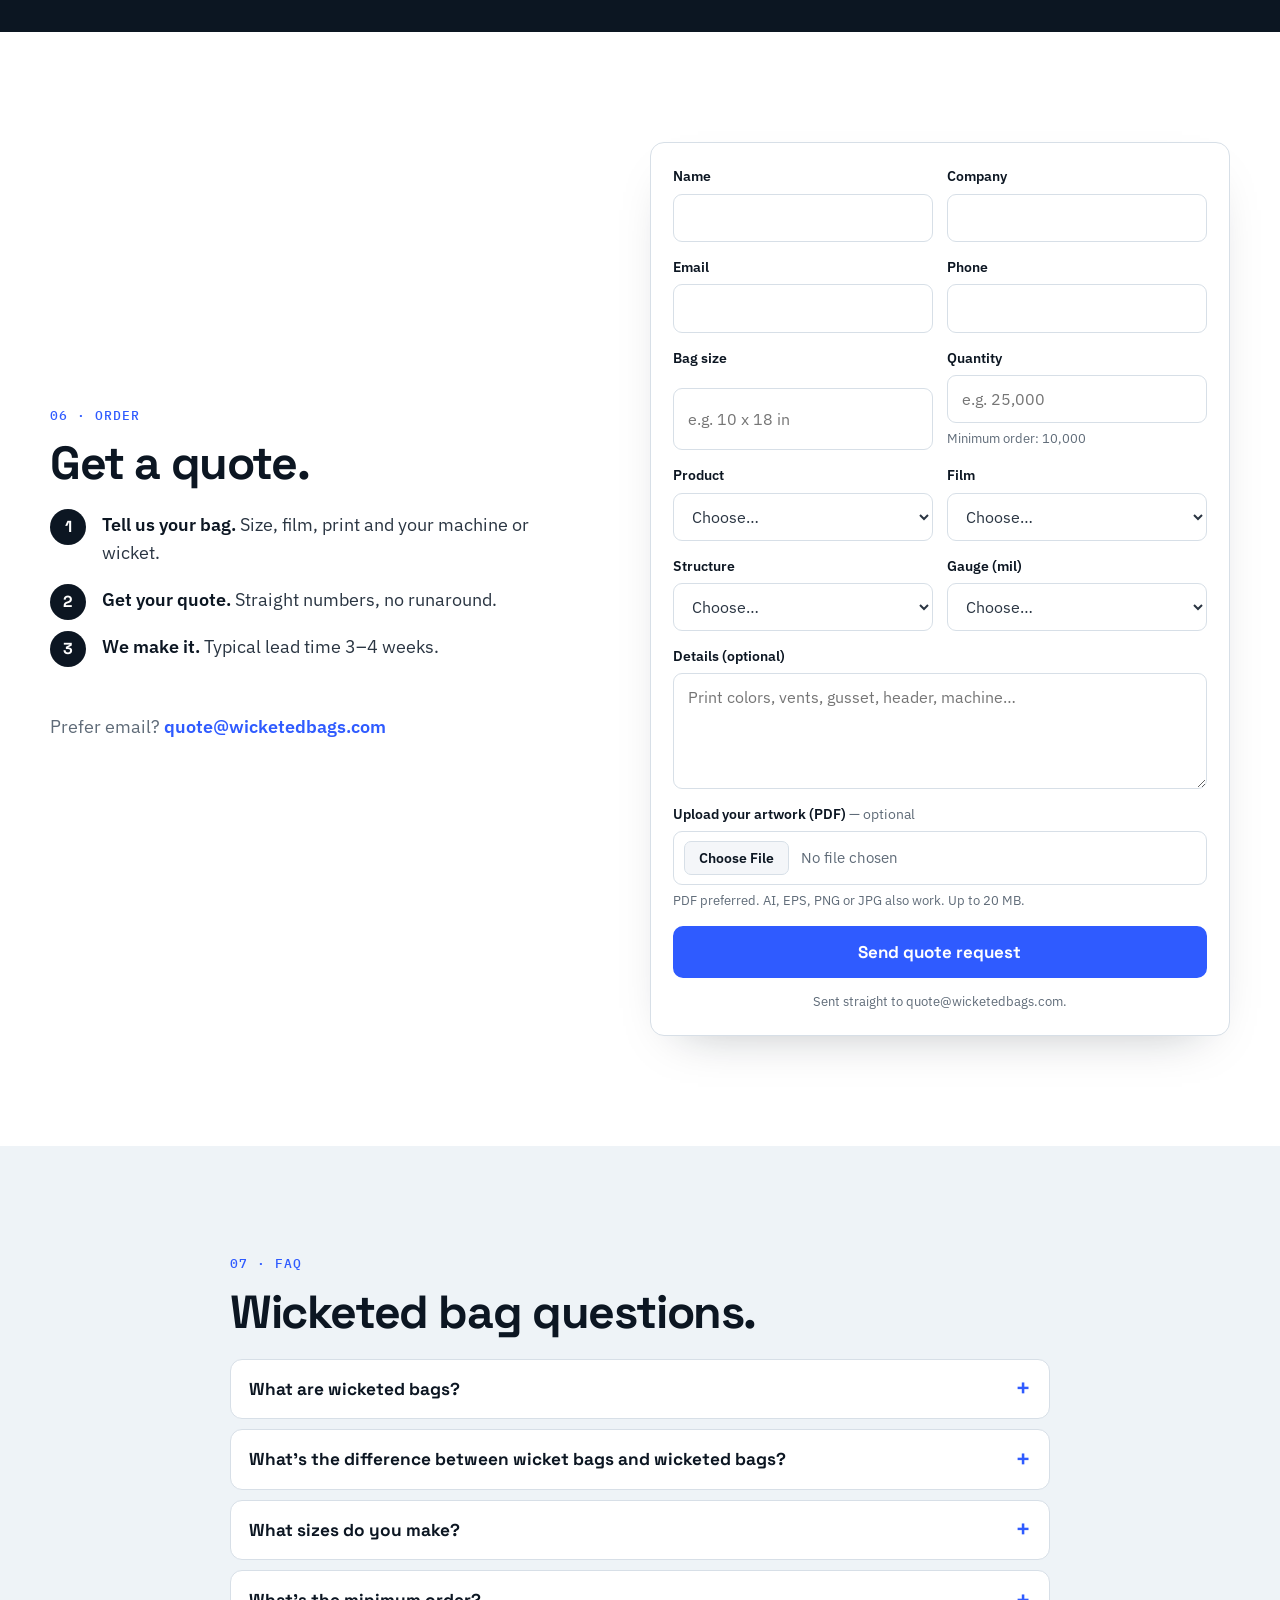
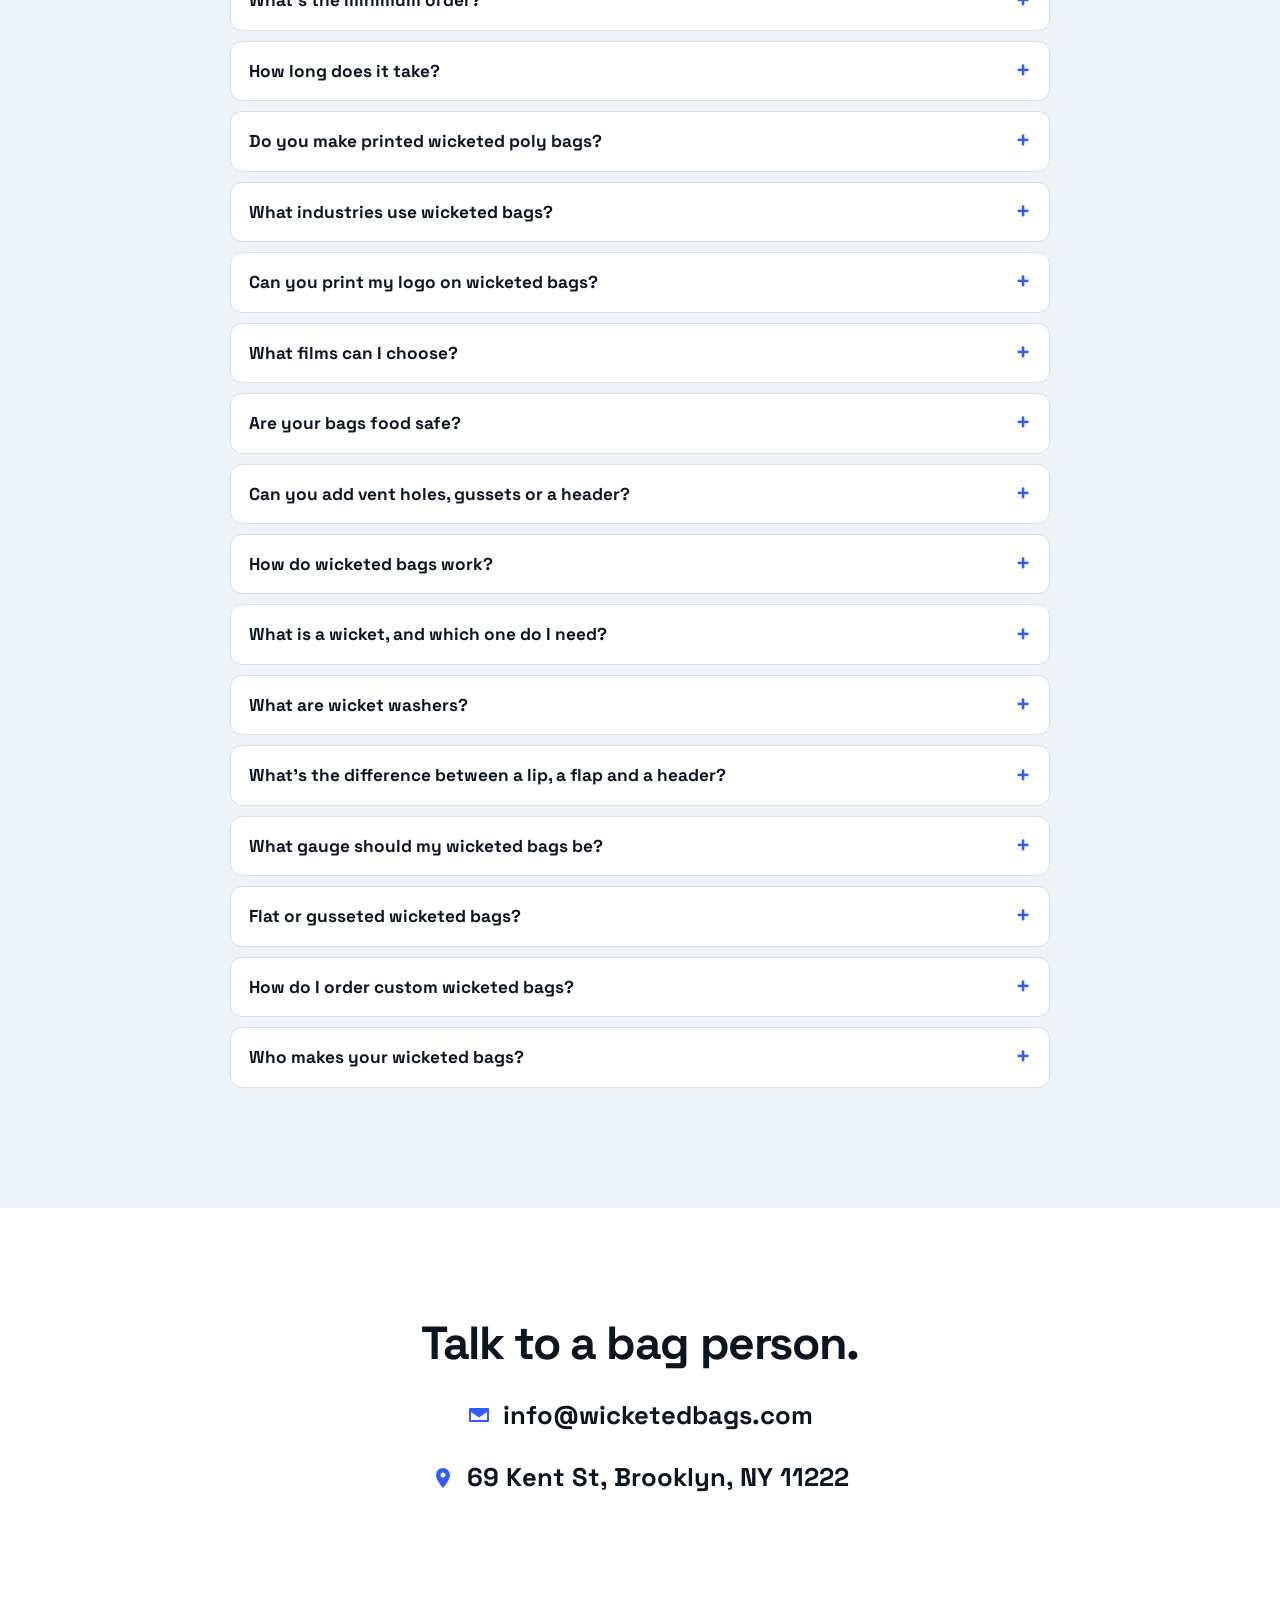
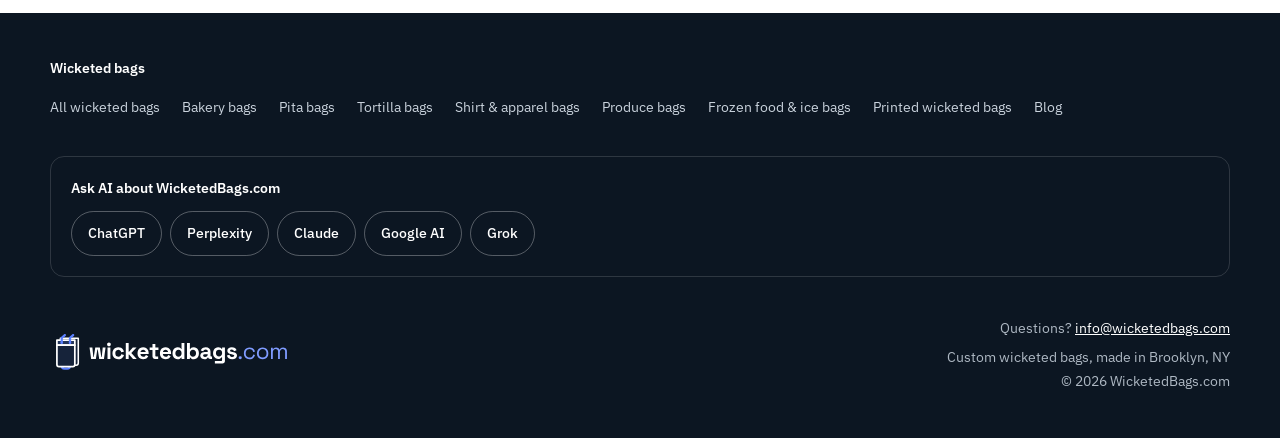
==== commit 095b8771: "Structure: Flat or Bottom gusset only; remove side gusset (Sol Nov 11)" ====
--- a/index.html
+++ b/index.html
@@ -220,7 +220,7 @@
           "name": "Flat or gusseted wicketed bags?",
           "acceptedAnswer": {
             "@type": "Answer",
-            "text": "Flat bags work for most products. A side gusset or bottom gusset adds depth, so loaves, rolls and boxed or bulky items fit and stand better. We make all three."
+            "text": "Flat bags work for most products. A bottom gusset adds depth, so loaves, rolls and boxed or bulky items fit and stand better. We make all three."
           }
         },
         {
@@ -329,7 +329,7 @@
   <h2>Build your custom wicketed bag.</h2>
   <ul class="opts"><li><svg viewBox="0 0 32 32" aria-hidden="true" fill="none" stroke="currentColor" stroke-width="2" stroke-linecap="round" stroke-linejoin="round"><rect x="5" y="3" width="22" height="26" rx="3"/><circle cx="12" cy="13" r="1.8"/><circle cx="20" cy="13" r="1.8"/><circle cx="16" cy="19" r="1.8"/><circle cx="12" cy="25" r="1.4"/><circle cx="20" cy="25" r="1.4"/></svg><h3>Vent holes</h3><p>Let produce and bread breathe.</p></li><li><svg viewBox="0 0 32 32" aria-hidden="true" fill="none" stroke="currentColor" stroke-width="2" stroke-linecap="round" stroke-linejoin="round"><path d="M7 4h18v24H7z"/><path d="M7 28l4-4h10l4 4M11 24V4M21 24V4"/></svg><h3>Gussets</h3><p>Side or bottom, for more room.</p></li><li><svg viewBox="0 0 32 32" aria-hidden="true" fill="none" stroke="currentColor" stroke-width="2" stroke-linecap="round" stroke-linejoin="round"><rect x="6" y="9" width="20" height="20" rx="3"/><path d="M6 9V4h20v5"/><circle cx="12" cy="6.5" r="1.3"/><circle cx="20" cy="6.5" r="1.3"/></svg><h3>Lip &amp; flap</h3><p>Sized to your wicket and machine.</p></li><li><svg viewBox="0 0 32 32" aria-hidden="true" fill="none" stroke="currentColor" stroke-width="2" stroke-linecap="round" stroke-linejoin="round"><rect x="6" y="4" width="20" height="25" rx="3"/><path d="M6 11h20"/><circle cx="16" cy="7.5" r="1.6"/></svg><h3>Header</h3><p>Clean top for hanging or branding.</p></li><li><svg viewBox="0 0 32 32" aria-hidden="true" fill="none" stroke="currentColor" stroke-width="2" stroke-linecap="round" stroke-linejoin="round"><rect x="5" y="4" width="22" height="25" rx="3"/><path d="M10 12h12M10 17h12M10 22h7"/></svg><h3>Up to 8-color print</h3><p>Flexo printing, or plain. <a href="printed-wicketed-bags/">Printed wicketed bags →</a></p></li><li><svg viewBox="0 0 32 32" aria-hidden="true" fill="none" stroke="currentColor" stroke-width="2" stroke-linecap="round" stroke-linejoin="round"><path d="M6 8c6-4 14 4 20 0v18c-6 4-14-4-20 0z"/></svg><h3>Films</h3><p>Clear, white, black. PE &amp; PP. Anti-slip film too.</p></li><li><svg viewBox="0 0 32 32" aria-hidden="true" fill="none" stroke="currentColor" stroke-width="2" stroke-linecap="round" stroke-linejoin="round"><rect x="6" y="5" width="20" height="23" rx="3"/><path d="M6 11h20" stroke-dasharray="2 2"/></svg><h3>Zippers</h3><p>Added in house.</p></li><li><svg viewBox="0 0 32 32" aria-hidden="true" fill="none" stroke="currentColor" stroke-width="2" stroke-linecap="round" stroke-linejoin="round"><path d="M16 4c5 6 8 10 8 15a8 8 0 0 1-16 0c0-5 3-9 8-15z"/></svg><h3>Coatings</h3><p>Anti-Fog, UV Resistant, Cold Seal, Anti-Static.</p></li><li><svg viewBox="0 0 32 32" aria-hidden="true" fill="none" stroke="currentColor" stroke-width="2" stroke-linecap="round" stroke-linejoin="round"><path d="M9 28V14c0-5 3-9 7-9s7 4 7 9v14z"/><path d="M13 14h6"/></svg><h3>Food contact</h3><p>FDA-compliant films.</p></li><li><svg viewBox="0 0 32 32" aria-hidden="true" fill="none" stroke="currentColor" stroke-width="2" stroke-linecap="round" stroke-linejoin="round"><path d="M4 22L22 4l6 6-18 18H4z"/><path d="M10 16l2 2M14 12l2 2M18 8l2 2"/></svg><h3>Made to spec</h3><p>Size, gauge, wicket, hole spacing.</p></li></ul>
   <h3 class="spec-h">Wicketed bag spec sheet: what to tell us.</h3>
-  <div class="spec-wrap"><table class="spec"><thead><tr><th scope="col">Spec</th><th scope="col">What it is</th><th scope="col">Your options</th></tr></thead><tbody><tr><th scope="row">Bag size</th><td>Width × length, plus gusset if any</td><td>Made to your spec</td></tr><tr><th scope="row">Gauge</th><td>Film thickness, in mil</td><td>Usually about 0.5–3 mil; we match your current bag</td></tr><tr><th scope="row">Film</th><td>Material and color</td><td>Clear, white or black PE and PP; FDA-compliant films for food contact</td></tr><tr><th scope="row">Structure</th><td>How the bag is built</td><td>Flat, side gusset or bottom gusset</td></tr><tr><th scope="row">Wicket &amp; holes</th><td>Wire wicket, hole size and hole spacing</td><td>Matched to your bagger or bag opener</td></tr><tr><th scope="row">Lip, flap &amp; header</th><td>The top of the bag</td><td>Sized to your wicket and machine</td></tr><tr><th scope="row">Print</th><td>Your logo and artwork</td><td>Flexo printing up to 8 colors, or plain</td></tr><tr><th scope="row">Extras</th><td>Features added in house</td><td>Vent holes, zippers</td></tr><tr><th scope="row">Coatings</th><td>Film performance</td><td>Anti-Fog, UV Resistant, Cold Seal, Anti-Static</td></tr><tr><th scope="row">Lead time</th><td>From approval to done</td><td>Typically 3–4 weeks</td></tr></tbody></table></div>
+  <div class="spec-wrap"><table class="spec"><thead><tr><th scope="col">Spec</th><th scope="col">What it is</th><th scope="col">Your options</th></tr></thead><tbody><tr><th scope="row">Bag size</th><td>Width × length, plus gusset if any</td><td>Made to your spec</td></tr><tr><th scope="row">Gauge</th><td>Film thickness, in mil</td><td>Usually about 0.5–3 mil; we match your current bag</td></tr><tr><th scope="row">Film</th><td>Material and color</td><td>Clear, white or black PE and PP; FDA-compliant films for food contact</td></tr><tr><th scope="row">Structure</th><td>How the bag is built</td><td>Flat or bottom gusset</td></tr><tr><th scope="row">Wicket &amp; holes</th><td>Wire wicket, hole size and hole spacing</td><td>Matched to your bagger or bag opener</td></tr><tr><th scope="row">Lip, flap &amp; header</th><td>The top of the bag</td><td>Sized to your wicket and machine</td></tr><tr><th scope="row">Print</th><td>Your logo and artwork</td><td>Flexo printing up to 8 colors, or plain</td></tr><tr><th scope="row">Extras</th><td>Features added in house</td><td>Vent holes, zippers</td></tr><tr><th scope="row">Coatings</th><td>Film performance</td><td>Anti-Fog, UV Resistant, Cold Seal, Anti-Static</td></tr><tr><th scope="row">Lead time</th><td>From approval to done</td><td>Typically 3–4 weeks</td></tr></tbody></table></div>
  </div>
 </section>
 
@@ -374,7 +374,7 @@
    <div class="row2"><label>Email<input name="email" type="email" autocomplete="email" required></label><label>Phone<input name="phone" type="tel" autocomplete="tel" required></label></div>
    <div class="row2"><label>Bag size<input name="size" placeholder="e.g. 10 x 18 in" required></label><label>Quantity<input name="qty" placeholder="e.g. 25,000" inputmode="numeric" min="10000" data-moq="10000" aria-describedby="qty-hint" required><span class="hint" id="qty-hint">Minimum order: 10,000</span></label></div>
    <div class="row2"><div class="fld"><label>Product<select name="product" required><option value="" disabled selected>Choose…</option><option>Not sure</option><option>Bakery &amp; bread bags</option><option>Pita bags</option><option>Tortilla bags</option><option>Shirt &amp; apparel bags</option><option>Produce bags</option><option>Frozen food &amp; ice bags</option><option>Printed wicketed bags</option><option>Candy &amp; snacks</option><option>Retail &amp; hardware</option><option>Industrial parts</option><option>Other</option></select></label><label class="other" data-for="product" hidden>Type the product<input name="product_other" maxlength="120" disabled></label></div><div class="fld"><label>Film<select name="film" required><option value="" disabled selected>Choose…</option><option>Clear PE (polyethylene)</option><option>Clear PP (polypropylene)</option><option>White</option><option>Black</option><option>Other</option></select></label><label class="other" data-for="film" hidden>Type the film<input name="film_other" maxlength="120" disabled></label></div></div>
-   <div class="row2"><div class="fld"><label>Structure<select name="structure" required><option value="" disabled selected>Choose…</option><option>Flat</option><option>Side gusset</option><option>Bottom gusset</option><option>Other</option></select></label><label class="other" data-for="structure" hidden>Type the structure<input name="structure_other" maxlength="120" disabled></label></div><div class="fld"><label>Gauge (mil)<select name="gauge" required><option value="" disabled selected>Choose…</option><option>0.5 mil</option><option>0.75 mil</option><option>1 mil</option><option>1.25 mil</option><option>1.5 mil</option><option>2 mil</option><option>3 mil</option><option>Other</option></select></label><label class="other" data-for="gauge" hidden>Type the gauge<input name="gauge_other" maxlength="120" disabled></label></div></div>
+   <div class="row2"><div class="fld"><label>Structure<select name="structure" required><option value="" disabled selected>Choose…</option><option>Flat</option><option>Bottom gusset</option><option>Other</option></select></label><label class="other" data-for="structure" hidden>Type the structure<input name="structure_other" maxlength="120" disabled></label></div><div class="fld"><label>Gauge (mil)<select name="gauge" required><option value="" disabled selected>Choose…</option><option>0.5 mil</option><option>0.75 mil</option><option>1 mil</option><option>1.25 mil</option><option>1.5 mil</option><option>2 mil</option><option>3 mil</option><option>Other</option></select></label><label class="other" data-for="gauge" hidden>Type the gauge<input name="gauge_other" maxlength="120" disabled></label></div></div>
    <label>Details (optional)<textarea name="details" rows="4" placeholder="Print colors, vents, gusset, header, machine…"></textarea></label>
    <label class="file"><span>Upload your artwork (PDF) <span class="opt">— optional</span></span><input type="file" name="artwork" accept=".pdf,.ai,.eps,.png,.jpg,.jpeg,application/pdf,application/postscript,image/png,image/jpeg"><span class="hint">PDF preferred. AI, EPS, PNG or JPG also work. Up to 20 MB.</span></label>
    <!--/@form-fields-->
@@ -388,7 +388,7 @@
  <div class="wrap narrow">
   <p class="kicker">07 · FAQ</p>
   <h2>Wicketed bag questions.</h2>
-  <div class="faq"><details><summary>What are wicketed bags?</summary><p>Poly bags with two small holes in the lip, stacked on a wire wicket. Each bag pulls off clean, so they load fast on automatic bagging machines, semi-automatic bag openers, or by hand.</p></details><details><summary>What's the difference between wicket bags and wicketed bags?</summary><p>Nothing. Wicket bags, wicketed bags and wicketed poly bags are names for the same thing: bags stacked on a wire wicket for fast loading.</p></details><details><summary>What sizes do you make?</summary><p>Made to your spec: bag size, gauge, wicket size and hole spacing. Send us your current bag or your machine's specs and we'll match it.</p></details><details><summary>What's the minimum order?</summary><p>Our minimum order is 10,000 bags.</p></details><details><summary>How long does it take?</summary><p>Typical lead time is 3–4 weeks. Everything is made in house in Brooklyn, NY.</p></details><details><summary>Do you make printed wicketed poly bags?</summary><p>Yes. <a href="printed-wicketed-bags/">Custom printed wicketed poly bags</a>, flexo printed up to 8 colors on clear, white or black PE and PP film, then converted in house.</p></details><details><summary>What industries use wicketed bags?</summary><p><a href="bakery-bags/">Bakeries</a>, <a href="pita-bags/">pita</a> and <a href="tortilla-bags/">tortilla</a> makers, <a href="produce-bags/">produce packers</a>, <a href="frozen-food-bags/">frozen food and ice</a>, <a href="apparel-bags/">apparel and T-shirt companies</a>, candy and snacks, retail, hardware and industrial parts.</p></details><details><summary>Can you print my logo on wicketed bags?</summary><p>Yes. Flexo printing up to 8 colors, or plain bags with no print.</p></details><details><summary>What films can I choose?</summary><p>Clear, white and black films, in PE and PP. Add coatings like Anti-Fog, UV Resistant, Cold Seal or Anti-Static.</p></details><details><summary>Are your bags food safe?</summary><p>We use FDA-compliant films for food contact: bread, produce, frozen food, ice, candy and snacks.</p></details><details><summary>Can you add vent holes, gussets or a header?</summary><p>Yes: vent holes, gussets, a lip or flap, a header, and zippers added in house.</p></details><details><summary>How do wicketed bags work?</summary><p>The bags are stacked on a bent wire wicket that runs through two holes in each bag's lip. On a bagger, air blows the top bag open, the product goes in, and the filled bag tears off the wicket along a perforation, leaving the lip on the wire. The next bag is ready right behind it.</p></details><details><summary>What is a wicket, and which one do I need?</summary><p>A wicket is the bent wire, usually U-shaped, that holds the stack together through the wicket holes. The wire, the hole size and the spacing between the holes have to match your bagging machine or bag opener. Send us your current bag or your machine's specs and we'll match them.</p></details><details><summary>What are wicket washers?</summary><p>Washers slide onto the wicket wire in front of and behind the stack. They hold the bags snug so they don't slip or tear off the wire before they're used. Tell us what your line runs and we'll match the stack to it.</p></details><details><summary>What's the difference between a lip, a flap and a header?</summary><p>The lip is the strip above the bag opening that carries the wicket holes, and it stays on the wicket when the bag tears off. A flap folds over the opening to close the bag. A header is a clean strip at the top of the bag for hanging or for branding.</p></details><details><summary>What gauge should my wicketed bags be?</summary><p>Gauge is film thickness, measured in mil. Most wicketed bags run between about 0.5 and 3 mil: thinner for bread and produce, heavier for ice, frozen food and heavier products. Send your current bag and we'll match it, or ask and we'll suggest one.</p></details><details><summary>Flat or gusseted wicketed bags?</summary><p>Flat bags work for most products. A side gusset or bottom gusset adds depth, so loaves, rolls and boxed or bulky items fit and stand better. We make all three.</p></details><details><summary>How do I order custom wicketed bags?</summary><p>Fill in the quote form above, or email quote@wicketedbags.com with your bag size, quantity, product, film, structure and gauge. A sample of your current bag helps us match it exactly. We send your quote, you approve, and typical lead time is 3–4 weeks.</p></details><details><summary>Who makes your wicketed bags?</summary><p>We do, in Brooklyn, NY, with 60+ years of making flexible packaging. Printing, bag making and wicketing all happen in house under one roof.</p></details></div>
+  <div class="faq"><details><summary>What are wicketed bags?</summary><p>Poly bags with two small holes in the lip, stacked on a wire wicket. Each bag pulls off clean, so they load fast on automatic bagging machines, semi-automatic bag openers, or by hand.</p></details><details><summary>What's the difference between wicket bags and wicketed bags?</summary><p>Nothing. Wicket bags, wicketed bags and wicketed poly bags are names for the same thing: bags stacked on a wire wicket for fast loading.</p></details><details><summary>What sizes do you make?</summary><p>Made to your spec: bag size, gauge, wicket size and hole spacing. Send us your current bag or your machine's specs and we'll match it.</p></details><details><summary>What's the minimum order?</summary><p>Our minimum order is 10,000 bags.</p></details><details><summary>How long does it take?</summary><p>Typical lead time is 3–4 weeks. Everything is made in house in Brooklyn, NY.</p></details><details><summary>Do you make printed wicketed poly bags?</summary><p>Yes. <a href="printed-wicketed-bags/">Custom printed wicketed poly bags</a>, flexo printed up to 8 colors on clear, white or black PE and PP film, then converted in house.</p></details><details><summary>What industries use wicketed bags?</summary><p><a href="bakery-bags/">Bakeries</a>, <a href="pita-bags/">pita</a> and <a href="tortilla-bags/">tortilla</a> makers, <a href="produce-bags/">produce packers</a>, <a href="frozen-food-bags/">frozen food and ice</a>, <a href="apparel-bags/">apparel and T-shirt companies</a>, candy and snacks, retail, hardware and industrial parts.</p></details><details><summary>Can you print my logo on wicketed bags?</summary><p>Yes. Flexo printing up to 8 colors, or plain bags with no print.</p></details><details><summary>What films can I choose?</summary><p>Clear, white and black films, in PE and PP. Add coatings like Anti-Fog, UV Resistant, Cold Seal or Anti-Static.</p></details><details><summary>Are your bags food safe?</summary><p>We use FDA-compliant films for food contact: bread, produce, frozen food, ice, candy and snacks.</p></details><details><summary>Can you add vent holes, gussets or a header?</summary><p>Yes: vent holes, gussets, a lip or flap, a header, and zippers added in house.</p></details><details><summary>How do wicketed bags work?</summary><p>The bags are stacked on a bent wire wicket that runs through two holes in each bag's lip. On a bagger, air blows the top bag open, the product goes in, and the filled bag tears off the wicket along a perforation, leaving the lip on the wire. The next bag is ready right behind it.</p></details><details><summary>What is a wicket, and which one do I need?</summary><p>A wicket is the bent wire, usually U-shaped, that holds the stack together through the wicket holes. The wire, the hole size and the spacing between the holes have to match your bagging machine or bag opener. Send us your current bag or your machine's specs and we'll match them.</p></details><details><summary>What are wicket washers?</summary><p>Washers slide onto the wicket wire in front of and behind the stack. They hold the bags snug so they don't slip or tear off the wire before they're used. Tell us what your line runs and we'll match the stack to it.</p></details><details><summary>What's the difference between a lip, a flap and a header?</summary><p>The lip is the strip above the bag opening that carries the wicket holes, and it stays on the wicket when the bag tears off. A flap folds over the opening to close the bag. A header is a clean strip at the top of the bag for hanging or for branding.</p></details><details><summary>What gauge should my wicketed bags be?</summary><p>Gauge is film thickness, measured in mil. Most wicketed bags run between about 0.5 and 3 mil: thinner for bread and produce, heavier for ice, frozen food and heavier products. Send your current bag and we'll match it, or ask and we'll suggest one.</p></details><details><summary>Flat or gusseted wicketed bags?</summary><p>Flat bags work for most products. A bottom gusset adds depth, so loaves, rolls and boxed or bulky items fit and stand better. We make all three.</p></details><details><summary>How do I order custom wicketed bags?</summary><p>Fill in the quote form above, or email quote@wicketedbags.com with your bag size, quantity, product, film, structure and gauge. A sample of your current bag helps us match it exactly. We send your quote, you approve, and typical lead time is 3–4 weeks.</p></details><details><summary>Who makes your wicketed bags?</summary><p>We do, in Brooklyn, NY, with 60+ years of making flexible packaging. Printing, bag making and wicketing all happen in house under one roof.</p></details></div>
  </div>
 </section>
 
